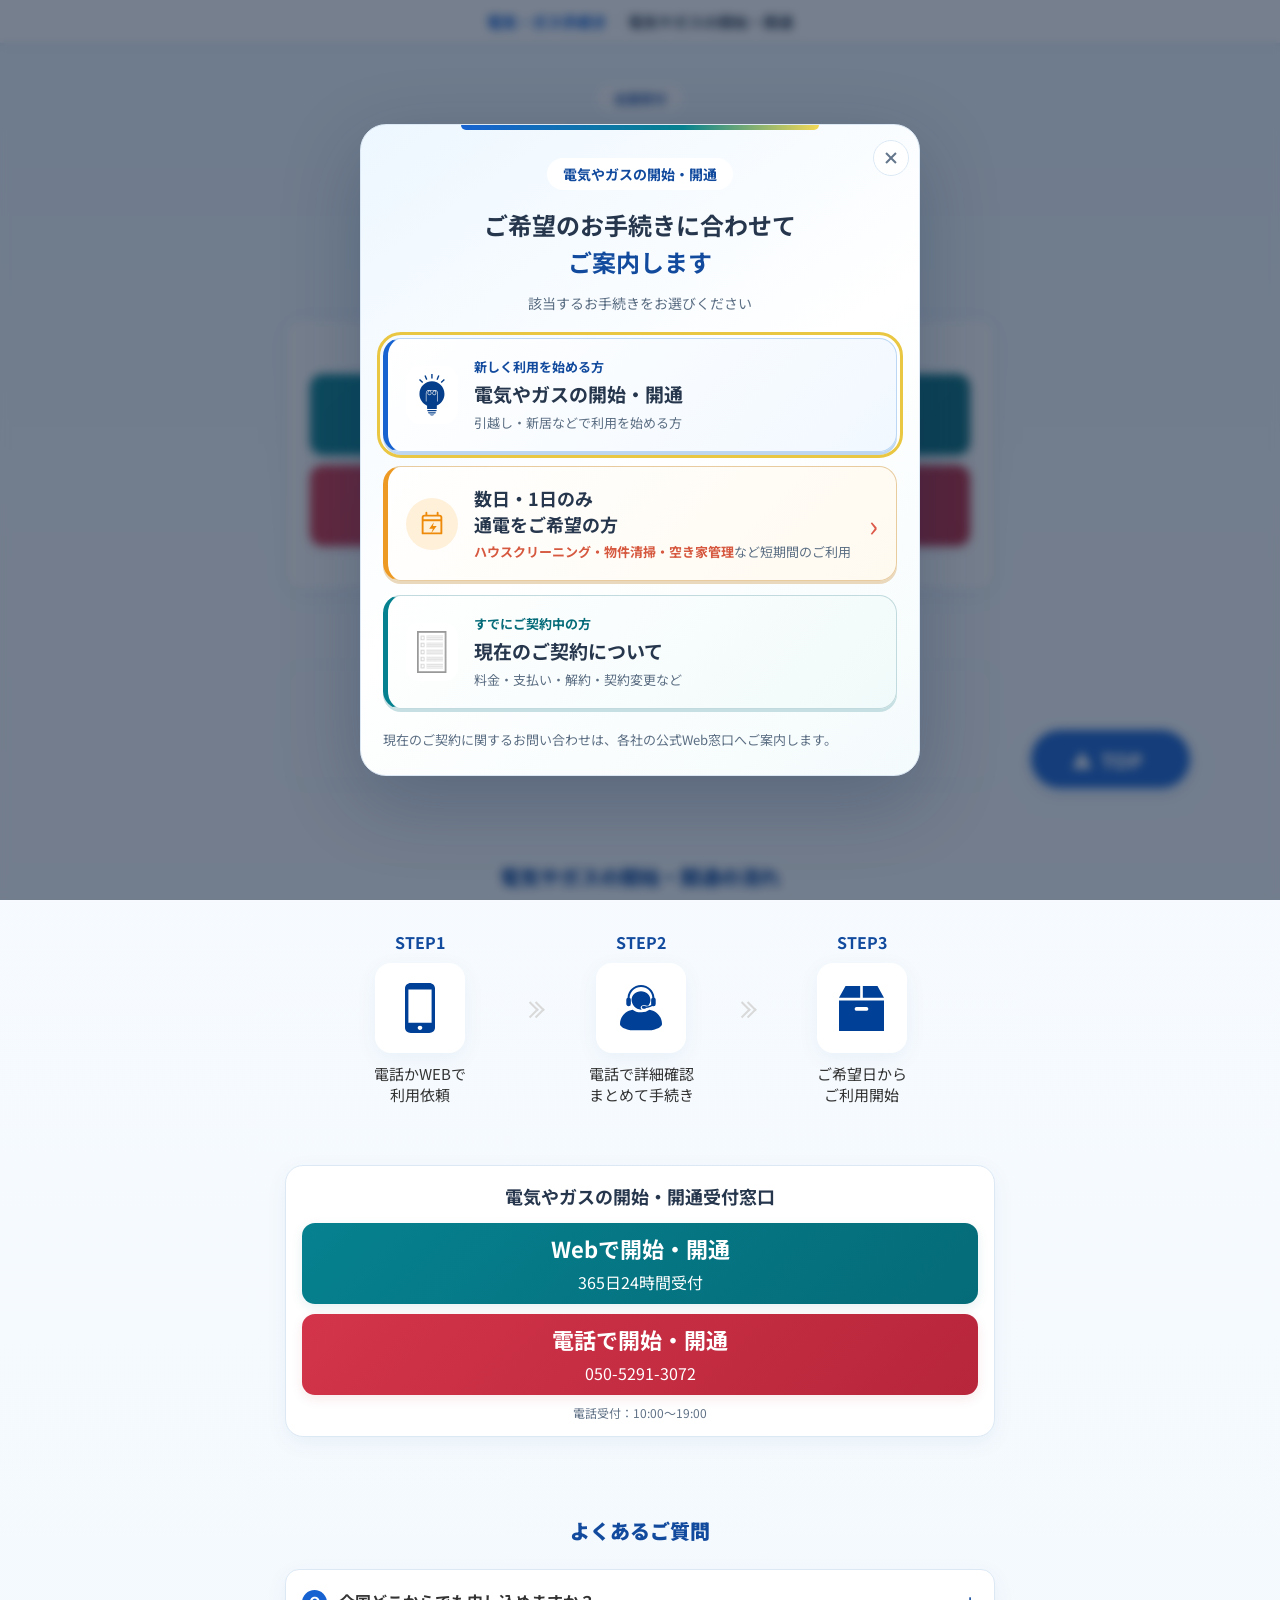
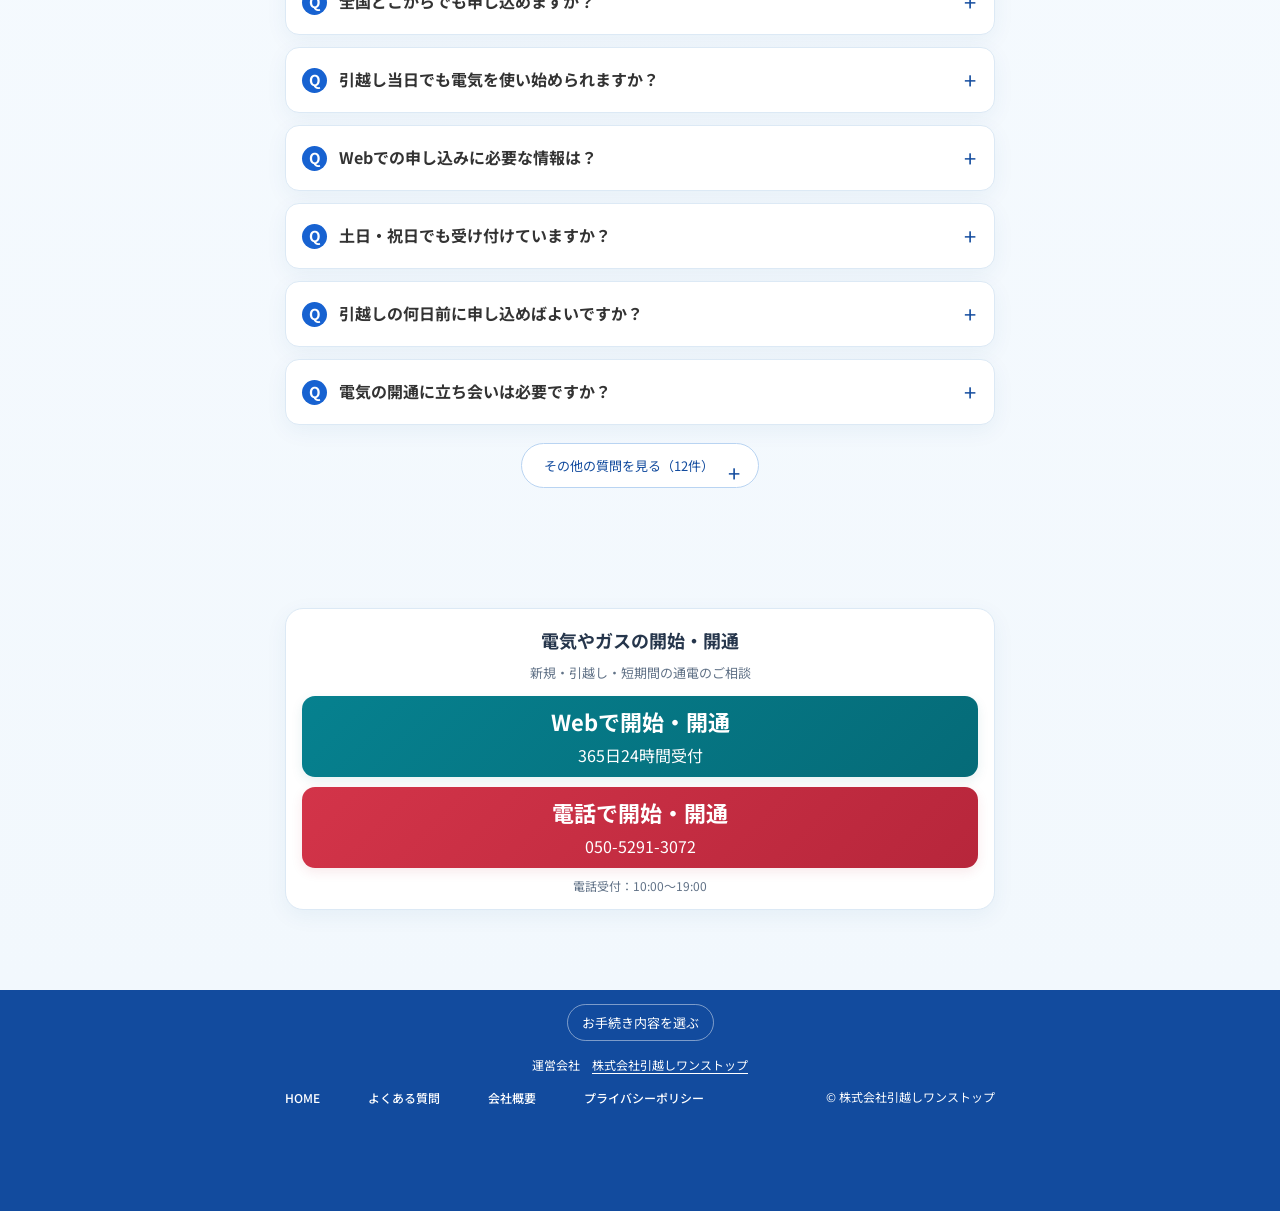
==== index.html @ e58f7c4e "Broaden opening copy and add temporary electricity routing" ====
<!doctype html>
<html lang="ja">

	<head>
<script src="js/contact-route.js?v=2"></script>
<link rel="stylesheet" href="css/contact-route.css?v=2">

		<meta charset="utf-8">
		<meta http-equiv="X-UA-Compatible" content="IE=edge">
		<meta name="viewport" content="width=device-width,initial-scale=1">
		<meta name="format-detection" content="telephone=no">
		<title>電気やガスの開始・開通｜Web・電話で受付</title>
		<meta content="電気やガスの開始・開通をWeb・電話で受付。引越し・新居の利用開始や、ハウスクリーニング・物件清掃・空き家管理などの短期間の通電もご相談いただけます。" name="description">
		<meta content="" name="keywords">
		<meta name="robots" content="index,follow">
		<meta property="og:type" content="website">
		<meta property="og:title" content="電気やガスの開始・開通｜Web・電話で受付">
		<meta property="og:site_name" content="電気やガスの開始・開通｜Web・電話で受付">
		<meta property="og:description" content="電気やガスの開始・開通をWeb・電話で受付。引越し・新居の利用開始や、ハウスクリーニング・物件清掃・空き家管理などの短期間の通電もご相談いただけます。">
		<link rel="stylesheet" href="./css/fonts.css">
		<link rel="stylesheet" href="./css/style.css">
		<link rel="stylesheet" href="./css/fresh.css?v=3">
		<link rel="stylesheet" href="./css/guidance.css?v=3">
		<link rel="stylesheet" href="./css/conversion.css?v=2">
		<link rel="stylesheet" href="./css/operator.css?v=2">
<link rel="canonical" href="https://hikkoshi-moveon.com/">
<meta property="og:url" content="https://hikkoshi-moveon.com/">
<link rel="stylesheet" href="./css/submission.css?v=2">
<link rel="icon" type="image/svg+xml" href="./img/denki.svg">
	<script>
(function(w,d){
  if(!['hikkoshi-moveon.com','www.hikkoshi-moveon.com'].includes(w.location.hostname))return;
  w.dataLayer=w.dataLayer||[];
  w.dataLayer.push({'gtm.start':new Date().getTime(),event:'gtm.js'});
  var s=d.createElement('script');s.async=true;s.src='https://www.googletagmanager.com/gtm.js?id=GTM-NSDBHPNR';
  d.head.appendChild(s);
})(window,document);
</script>
</head>

	<body class="top">
		<header class="l-header" id="top"><a class="l-header--mainTxt" href="./">電気・ガス手続き<span class="l-header--subTxt">電気やガスの開始・開通</span></a></header>
		<main class="top-main">
<section class="top-mainVisual">
    <p class="hero-area">全国受付</p>
    <div class="top-mainVisual__imgs"><img class="top-mainVisual__img" src="./img/denki.svg" alt="電気"><img class="top-mainVisual__img" src="./img/gasu.svg" alt="ガス"></div>
    <div class="top-mainVisual__titleWrap"><h1 class="top-mainVisual__title">電気やガスの<br>開始・開通</h1></div>
<aside class="temporary-notice" aria-label="短期間の通電について"><strong>数日・1日のみの通電をご希望の方へ</strong><p>ハウスクリーニング・物件清掃・空き家管理など、短期間の通電について、用途と利用期間を確認してご案内します。</p></aside>
    <div class="hero-contact" id="contact">
      <p class="hero-contact__label">電気やガスの開始・開通はこちら</p>
      <div class="contact-actions">
      <a class="contact-actions__button" id="primary-web-cta" href="./form/"><strong>Webで開始・開通</strong><small>365日24時間受付</small></a>
      <a class="contact-actions__button contact-actions__button--phone" href="tel:050-5291-3072" data-phone-call><strong>電話で開始・開通</strong><small data-phone-number>050-5291-3072</small></a>
    </div>
      <p class="contact-hours" data-phone-hours>電話受付：10:00〜19:00</p>
    </div>
    <div class="top-mainVisual__descWrap"><div class="top-mainVisual__desc"><div class="top-mainVisual__descImg"><img src="./img/syorui.png" alt="" width="35" height="48"></div><p>書類の記入や印鑑は不要です。</p></div></div>
  </section>
  <section class="existing-contact" aria-labelledby="current-contract-title">
    <h2 id="current-contract-title">現在の電気のご契約について</h2>
    <p>料金・支払い・解約・契約変更は、ご契約中の会社へお問い合わせください。</p>
    <a href="/power-company-contacts/?contact=current" data-contract-contacts>電力会社の公式窓口一覧を見る</a>
  </section>
<section class="top-flow">
				<div class="top-flow__titleWrap">
					<h2 class="top-title">電気やガスの<br class="item--sp">開始・開通の流れ</h2>
				</div>
				<div class="top-flow__contents">
					<div class="top-flow__content">
						<h3 class="top-flow__contentTitle">STEP1</h3>
						<div class="top-flow__contentImg top-flow__contentImg--primary">
							<picture>
								<source srcset="./img/step1_pc.svg" media="(min-width: 767px)"><img src="./img/step1_sp.svg" alt="" width="30px" height="45px" loading="lazy"></picture>
						</div><p class="top-flow__contentDesc">電話かWEBで<br>利用依頼</p>
					</div>
					<div class="top-flow__content">
						<h3 class="top-flow__contentTitle">STEP2</h3>
						<div class="top-flow__contentImg top-flow__contentImg--secondary">
							<picture>
								<source srcset="./img/step2_pc.svg" media="(min-width: 767px)"><img src="./img/step2_sp.svg" alt="" width="40px" height="44px" loading="lazy"></picture>
						</div><p class="top-flow__contentDesc">電話で詳細確認<br>まとめて手続き</p>
					</div>
					<div class="top-flow__content">
						<h3 class="top-flow__contentTitle">STEP3</h3>
						<div class="top-flow__contentImg top-flow__contentImg--tertiary">
							<picture>
								<source srcset="./img/step3_pc.svg" media="(min-width: 767px)"><img src="./img/step3_sp.svg" alt="" width="40px" height="40px" loading="lazy"></picture>
						</div><p class="top-flow__contentDesc">ご希望日から<br>ご利用開始</p>
					</div>
				</div>
			</section>
<section class="top-tel">
    <div class="contact-card">
      <h2 class="c-telCta__title">電気やガスの開始・開通受付窓口</h2>
      <div class="contact-actions">
      <a class="contact-actions__button" href="./form/"><strong>Webで開始・開通</strong><small>365日24時間受付</small></a>
      <a class="contact-actions__button contact-actions__button--phone" href="tel:050-5291-3072" data-phone-call><strong>電話で開始・開通</strong><small data-phone-number>050-5291-3072</small></a>
    </div>
      <p class="contact-hours" data-phone-hours>電話受付：10:00〜19:00</p>
    </div>
  </section>
<section class="top-faq" id="faq">
  <div class="top-faq__titleWrap"><h2 class="top-title">よくあるご質問</h2></div>
  <div class="faq-list">
    <details class="faq-item">
  <summary class="faq-question"><span class="faq-question__mark" aria-hidden="true">Q</span><span>全国どこからでも申し込めますか？</span></summary>
  <div class="faq-answer">全国から電気やガスの開始・開通のご相談を受け付けています。サービスの提供可否は、ご利用先の住所や建物設備を確認してご案内します。</div>
</details>
<details class="faq-item">
  <summary class="faq-question"><span class="faq-question__mark" aria-hidden="true">Q</span><span>引越し当日でも電気を使い始められますか？</span></summary>
  <div class="faq-answer">当日のお手続きが可能かは、地域・設備・受付時刻によって変わります。電話で入居先とご希望日をお伝えいただき、対応できる日程をご確認ください。</div>
</details>
<details class="faq-item">
  <summary class="faq-question"><span class="faq-question__mark" aria-hidden="true">Q</span><span>Webでの申し込みに必要な情報は？</span></summary>
  <div class="faq-answer">ご利用先の都道府県、希望サービス、開始・開通希望日、お名前、電話番号、メールアドレスをご入力ください。詳しい住所や建物の情報は、お電話で確認します。</div>
</details>
<details class="faq-item">
  <summary class="faq-question"><span class="faq-question__mark" aria-hidden="true">Q</span><span>土日・祝日でも受け付けていますか？</span></summary>
  <div class="faq-answer">Webは365日24時間受付です。電話は10:00〜19:00にご相談いただけます。受付日と実際に電気を使い始められる日は異なる場合があります。</div>
</details>
<details class="faq-item">
  <summary class="faq-question"><span class="faq-question__mark" aria-hidden="true">Q</span><span>引越しの何日前に申し込めばよいですか？</span></summary>
  <div class="faq-answer">入居する住所と日程が決まったら、お早めにお申し込みください。1〜2週間前を目安に準備すると安心です。引越しが集中する時期は余裕をもってお手続きください。</div>
</details>
<details class="faq-item">
  <summary class="faq-question"><span class="faq-question__mark" aria-hidden="true">Q</span><span>電気の開通に立ち会いは必要ですか？</span></summary>
  <div class="faq-answer">電気の利用開始は、原則として立ち会いなしで行える場合が多いです。メーターや配線の工事などが必要な場合は、契約先から作業内容と立ち会いについて案内があります。</div>
</details>
    <details class="faq-more"><summary>その他の質問を見る（12件）</summary><div class="faq-more__items"><details class="faq-item">
  <summary class="faq-question"><span class="faq-question__mark" aria-hidden="true">Q</span><span>新居の電気を使い始めるには、どこへ申し込めばよいですか？</span></summary>
  <div class="faq-answer">新居で利用する電力会社への使用開始手続きが必要です。こちらの窓口では、電話またはWebでお申し込みを受け付け、入居先や希望日を確認してご案内します。</div>
</details>
<details class="faq-item">
  <summary class="faq-question"><span class="faq-question__mark" aria-hidden="true">Q</span><span>ブレーカーを上げて電気が点けば、手続きは不要ですか？</span></summary>
  <div class="faq-answer">電気が点くことと、契約が済んでいることは別です。使用開始のお申し込みを行い、契約先の案内に沿ってご利用ください。</div>
</details>
<details class="faq-item">
  <summary class="faq-question"><span class="faq-question__mark" aria-hidden="true">Q</span><span>停止している電気の再開も相談できますか？</span></summary>
  <div class="faq-answer">新居で新しく利用を始める場合は、こちらの窓口へご相談ください。支払いの遅れなどで現在の契約が停止している場合は、その契約先に再開方法をご確認ください。<a href="/power-company-contacts/?contact=current" data-contract-contacts>電力会社の公式窓口一覧を確認する</a></div>
</details>
<details class="faq-item">
  <summary class="faq-question"><span class="faq-question__mark" aria-hidden="true">Q</span><span>賃貸マンションやアパートでも申し込めますか？</span></summary>
  <div class="faq-answer">賃貸住宅の利用開始もご相談いただけます。建物で電気の契約先が指定されている場合や一括受電の場合は、まず管理会社・貸主に手続き方法を確認してください。</div>
</details>
<details class="faq-item">
  <summary class="faq-question"><span class="faq-question__mark" aria-hidden="true">Q</span><span>新築の家で電気を使い始めたい場合は？</span></summary>
  <div class="faq-answer">建物やメーターの工事状況によって、必要な準備が変わります。入居日が決まったら、施工会社や契約先に状況を確認し、早めにご相談ください。</div>
</details>
<details class="faq-item">
  <summary class="faq-question"><span class="faq-question__mark" aria-hidden="true">Q</span><span>利用開始日は何時から電気を使えますか？</span></summary>
  <div class="faq-answer">開始時刻は契約先や設備の条件によって異なります。入居当日の朝など、ご希望の時間がある場合は、お申し込み時にその旨をお伝えください。</div>
</details>
<details class="faq-item">
  <summary class="faq-question"><span class="faq-question__mark" aria-hidden="true">Q</span><span>清掃や内覧のために、数日だけ電気を使えますか？</span></summary>
  <div class="faq-answer">1日・数日だけの通電もご相談いただけます。利用目的・期間・停止日を確認してご案内します。料金や解約条件は、契約先の案内をご確認ください。<a href="/?contact=temporary#top">短期間の通電の受付案内を見る</a></div>
</details>
<details class="faq-item">
  <summary class="faq-question"><span class="faq-question__mark" aria-hidden="true">Q</span><span>引越し前の家の電気停止も、まとめて依頼できますか？</span></summary>
  <div class="faq-answer">こちらでは新居での開始をご案内しています。旧居の電気は、現在ご契約中の会社へ停止日を指定してお手続きください。新居の開始とは別に確認が必要です。</div>
</details>
<details class="faq-item">
  <summary class="faq-question"><span class="faq-question__mark" aria-hidden="true">Q</span><span>今、どの電力会社と契約しているかわからない場合は？</span></summary>
  <div class="faq-answer">電気料金の請求書、契約時のメール、口座やカードの明細などで契約先をご確認ください。建物側で契約している場合は、管理会社・貸主へお問い合わせください。<a href="/power-company-contacts/?contact=current" data-contract-contacts>電力会社の公式窓口一覧を確認する</a></div>
</details>
<details class="faq-item">
  <summary class="faq-question"><span class="faq-question__mark" aria-hidden="true">Q</span><span>料金の支払い・解約・名義変更も、こちらで手続きできますか？</span></summary>
  <div class="faq-answer">現在の契約に関する支払い、解約、名義や支払い方法の変更は、ご契約中の会社が窓口です。請求書などで契約先を確認して直接お問い合わせください。<a href="/power-company-contacts/?contact=current" data-contract-contacts>電力会社の公式窓口一覧を確認する</a></div>
</details>
<details class="faq-item">
  <summary class="faq-question"><span class="faq-question__mark" aria-hidden="true">Q</span><span>新居の電気料金プランは選べますか？</span></summary>
  <div class="faq-answer">供給できる地域や契約条件により、選べるプランは異なります。月々の料金に加え、契約期間・解約時の条件も確認してお選びください。</div>
</details>
<details class="faq-item">
  <summary class="faq-question"><span class="faq-question__mark" aria-hidden="true">Q</span><span>ガスも電気と一緒に相談できますか？</span></summary>
  <div class="faq-answer">電気とあわせてガスの開始・開通もご相談いただけます。対応する地域や物件設備を確認してご案内します。都市ガスの開栓は、通常、室内での確認作業と立ち会いが必要です。</div>
</details></div></details>
  </div>
</section>
<section class="contact-card contact-card--last">
    <h2>電気やガスの開始・開通</h2>
    <p class="contact-card__note">新規・引越し・短期間の通電のご相談</p>
    <div class="contact-actions">
      <a class="contact-actions__button" href="./form/"><strong>Webで開始・開通</strong><small>365日24時間受付</small></a>
      <a class="contact-actions__button contact-actions__button--phone" href="tel:050-5291-3072" data-phone-call><strong>電話で開始・開通</strong><small data-phone-number>050-5291-3072</small></a>
    </div>
    <p class="contact-hours" data-phone-hours>電話受付：10:00〜19:00</p>
  </section>
<div class="top-followingBtn"><a class="top-followingBtn__content" href="#top">TOP</a></div>
</main>
		<footer class="l-footer">
			<button class="guidance-reopen" type="button" data-open-guidance>お手続き内容を選ぶ</button>
			<p class="l-footer__operator">運営会社　<a href="https://hikkoshi-1sp.jp/" data-operator-url><span data-operator-name>株式会社引越しワンストップ</span></a></p>
<div class="l-footer__inner">
				<div class="l-footer__contents"><a class="l-footer__content" href="./">HOME</a><a class="l-footer__content" href="./faq/">よくある質問</a><a class="l-footer__content" href="./company/">会社概要</a><a class="l-footer__content" href="./privacy/" target="_blank" rel="noopener noreferrer">プライバシーポリシー</a></div><p class="l-footer__copyright"><small>© <span data-operator-name>株式会社引越しワンストップ</span></small></p>
			</div>
		</footer>

    <nav class="sticky-cta" aria-label="固定のお申し込みメニュー" hidden>
      <a class="sticky-cta__button" href="./form/"><strong>Webで開始・開通</strong><small>365日24時間受付</small></a>
      <a class="sticky-cta__button sticky-cta__phone" href="tel:050-5291-3072" data-sticky-phone><strong>電話で開始・開通</strong><small>050-5291-3072</small></a>
    </nav>
    <dialog class="guidance-dialog" id="entry-guidance" aria-labelledby="entry-guidance-title" aria-describedby="entry-guidance-lead">
      <div class="guidance-dialog__inner">
        <button class="guidance-dialog__close" type="button" data-close-guidance aria-label="案内を閉じる"></button>
        <p class="guidance-dialog__kicker">電気やガスの開始・開通</p>
        <h2 class="guidance-dialog__title" id="entry-guidance-title">ご希望のお手続きに合わせて<br><span>ご案内します</span></h2>
        <p class="guidance-dialog__lead" id="entry-guidance-lead">該当するお手続きをお選びください</p>
        <div class="guidance-dialog__options">
    <button class="guidance-option guidance-option--new" type="button" data-select-new-route autofocus>
      <span class="guidance-option__icon" aria-hidden="true"><img src="./img/denki.svg" alt=""></span>
      <span class="guidance-option__copy"><span class="guidance-option__label">新しく利用を始める方</span><strong>電気やガスの開始・開通</strong><small>引越し・新居などで利用を始める方</small></span>
    </button>
    <button class="guidance-option guidance-option--temporary" type="button" data-select-temporary-route>
      <span class="guidance-option__icon" aria-hidden="true"><svg viewBox="0 0 32 32" fill="none"><path d="M10 7V4m12 3V4M6 12h20M8 7h16a2 2 0 0 1 2 2v17H6V9a2 2 0 0 1 2-2Z" stroke="currentColor" stroke-width="2" stroke-linecap="round" stroke-linejoin="round"/><path d="m18 14-5 7h4l-2 5 6-8h-4l1-4Z" fill="currentColor"/></svg></span>
      <span class="guidance-option__copy"><strong>数日・1日のみ<br>通電をご希望の方</strong><small><span class="guidance-option__purpose">ハウスクリーニング・物件清掃・空き家管理</span>など短期間のご利用</small></span>
      <span class="guidance-option__arrow" aria-hidden="true">›</span>
    </button>
    <a class="guidance-option guidance-option--current" href="/power-company-contacts/?contact=current" data-contract-contacts>
      <span class="guidance-option__icon" aria-hidden="true"><img src="./img/syorui.png" alt=""></span>
      <span class="guidance-option__copy"><span class="guidance-option__label">すでにご契約中の方</span><strong>現在のご契約について</strong><small>料金・支払い・解約・契約変更など</small></span>
    </a>
  </div>
  <p class="guidance-dialog__note">現在のご契約に関するお問い合わせは、各社の公式Web窓口へご案内します。</p>
      </div>
    </dialog>
    <dialog class="guidance-dialog" id="phone-guidance" aria-labelledby="phone-guidance-title" aria-describedby="phone-guidance-lead">
      <div class="guidance-dialog__inner">
        <button class="guidance-dialog__close" type="button" data-close-guidance aria-label="電話受付の案内を閉じる"></button>
        <p class="guidance-dialog__kicker">電話受付のご案内</p>
        <h2 class="guidance-dialog__title" id="phone-guidance-title">ただいま電話受付は営業時間外です</h2>
        <p class="phone-guidance__schedule">電話受付：10:00〜19:00</p>
        <p class="guidance-dialog__lead" id="phone-guidance-lead">Webフォームは365日24時間受付。<br>こちらから開始・開通の手続きをご確認いただけます。</p>
        <a class="guidance-dialog__web" href="./form/" autofocus><strong>Webで開始・開通</strong><small>365日24時間受付</small></a>
      </div>
    </dialog>

			<script src="./js/site-config.js?v=6" defer></script>
		<script src="./js/production.js?v=1" defer></script>
<script src="./js/browser-state.js?v=3" defer></script>
<script src="./js/app.js?v=6" defer></script>
		<script src="./js/guidance.js?v=5" defer></script>
	<script src="./js/analytics.js?v=1" defer></script>
</body>

</html>
---- css/contact-route.css ----
html.is-current-contract .contact-actions__button--phone,
html.is-current-contract [data-phone-call],
html.is-current-contract [data-sticky-phone],
html.is-current-contract .form-phone,
html.is-current-contract [data-application-phone],
html.is-current-contract .contact-hours,
html.is-current-contract .phone-guidance__schedule,
html.is-current-contract a[href^="tel:050-5291-3072"],
html.is-current-contract a[href^="tel:05052913072"],
html.is-current-contract .contact-lead--standard,
html.is-current-contract .contact-box {
  display: none !important;
}

html.is-current-contract .sticky-cta {
  grid-template-columns: minmax(0, 1fr);
}

.contact-lead--current {
  display: none;
}

html.is-current-contract .contact-lead--current {
  display: block;
}

.temporary-notice { display: none; }
html.is-temporary-use .temporary-notice { display: block; margin: 18px auto; padding: 14px 16px; border: 1px solid #edd3a9; border-radius: 14px; color: var(--fresh-ink); background: #fff8ea; font-size: 13px; line-height: 1.7; }
.temporary-notice strong { color: #9f5b09; }
.temporary-notice p { margin-top: 6px; }
.top-mainVisual > .temporary-notice { width: calc(100% - 40px); max-width: 510px; }
.form-page > .temporary-notice, .confirm-page > .temporary-notice { width: min(calc(100% - 32px), 710px); }
---- css/fonts.css ----
@font-face {
  font-family: 'Noto Sans JP';
  font-style: normal;
  font-weight: 400;
  font-display: swap;
  src: url(../fonts/-F6jfjtqLzI2JPCgQBnw7HFyzSD-AsregP8VFBEj75s.ttf) format('truetype');
}
@font-face {
  font-family: 'Noto Sans JP';
  font-style: normal;
  font-weight: 500;
  font-display: swap;
  src: url(../fonts/-F6jfjtqLzI2JPCgQBnw7HFyzSD-AsregP8VFCMj75s.ttf) format('truetype');
}
@font-face {
  font-family: 'Noto Sans JP';
  font-style: normal;
  font-weight: 700;
  font-display: swap;
  src: url(../fonts/-F6jfjtqLzI2JPCgQBnw7HFyzSD-AsregP8VFPYk75s.ttf) format('truetype');
}
@font-face {
  font-family: 'Noto Sans JP';
  font-style: normal;
  font-weight: 900;
  font-display: swap;
  src: url(../fonts/-F6jfjtqLzI2JPCgQBnw7HFyzSD-AsregP8VFLgk75s.ttf) format('truetype');
}
@font-face {
  font-family: 'Poppins';
  font-style: normal;
  font-weight: 400;
  font-display: swap;
  src: url(../fonts/pxiEyp8kv8JHgFVrFJA.ttf) format('truetype');
}
@font-face {
  font-family: 'Poppins';
  font-style: normal;
  font-weight: 600;
  font-display: swap;
  src: url(../fonts/pxiByp8kv8JHgFVrLEj6V1s.ttf) format('truetype');
}
---- css/style.css ----
@charset "utf-8";
/* Reference CSS retained for matching the analyzed landing page. */
/* ==========================================================================
 Foundation
========================================================================== */
p,
h1,
h2,
h3,
dl,
dd {
  margin: 0;
}
button {
  padding: 0;
  border: none;
}
button:focus {
  outline: none;
}
button:hover {
  cursor: pointer;
}
body {
  margin: 0;
}
ul,
ol {
  padding: 0;
  margin: 0;
  list-style: none;
}
em {
  font-style: normal;
}
img {
  vertical-align: top;
}

* {
  -webkit-box-sizing: border-box;
          box-sizing: border-box;
  color: #333;
  scroll-behavior: smooth;
}
body {
  font-family: "Noto Sans JP", -apple-system, BlinkMacSystemFont, "Helvetica Neue", YuGothic, Hiragino Kaku Gothic ProN, Arial, "メイリオ", Meiryo, sans-serif;
  -webkit-text-size-adjust: 100%;
}
body.is-fixed {
  position: fixed;
}
a {
  cursor: pointer;
}
table {
  border-collapse: collapse;
}
dl {
  display: -webkit-box;
  display: -ms-flexbox;
  display: flex;
  -ms-flex-wrap: wrap;
      flex-wrap: wrap;
}
ul {
  list-style: none;
}
select,
textarea {
  background-color: #fff;
}
select::-ms-expand {
  display: none;
}
.selectMain__placeholder {
  display: none;
}
.item--pc {
  display: none;
}
@media screen and (min-width: 767px) {
  .item--pc {
    display: block;
  }
}
.item--sp {
  display: block;
}
@media screen and (min-width: 767px) {
  .item--sp {
    display: none;
  }
}
/* ==========================================================================
 Layout
========================================================================== */
.l-header {
  padding: 10px 10px 8px;
  border-bottom: 2px solid #004097;
}
@media screen and (min-width: 767px) {
  .l-header {
    padding: 11px 10px 11px;
    border-bottom: 3px solid #004097;
  }
}
.l-header--mainTxt {
  display: block;
  text-decoration: none;
  text-align: center;
  font-weight: 700;
  font-size: 12px;
  color: #004097;
  line-height: 1.4;
}
@media screen and (min-width: 767px) {
  .l-header--mainTxt {
    font-weight: 900;
    font-size: 15px;
  }
}
.l-header--mainTxt > span {
  margin-left: 10px;
  padding-left: 10px;
  border-left: 1px solid #004097;
  color: #333;
}
@media screen and (min-width: 767px) {
  .l-header--mainTxt > span {
    font-weight: 700;
  }
}
.l-footer {
  padding: 15px 20px;
  background: #004097;
}
@media screen and (min-width: 767px) {
  .l-footer {
    padding: 14px 20px;
  }
}
@media screen and (min-width: 767px) {
  .l-footer__inner {
    display: -webkit-box;
    display: -ms-flexbox;
    display: flex;
    -webkit-box-pack: justify;
        -ms-flex-pack: justify;
            justify-content: space-between;
    width: 100%;
    max-width: 710px;
    height: 18px;
    margin: 0 auto;
  }
}
.l-footer__contents {
  width: -webkit-fit-content;
  width: -moz-fit-content;
  width: fit-content;
  margin: 0 auto;
}
@media screen and (min-width: 767px) {
  .l-footer__contents {
    display: -webkit-box;
    display: -ms-flexbox;
    display: flex;
    height: 18px;
    margin: 0;
  }
}
.l-footer__content {
  display: inline-block;
  font-size: 11px;
  line-height: 1.5;
  color: #fff;
  text-decoration: none;
}
@media screen and (min-width: 767px) {
  .l-footer__content {
    font-weight: 500;
    font-size: 12px;
  }
}
.l-footer__content:not(:first-of-type) {
  margin-left: 23px;
}
@media screen and (min-width: 767px) {
  .l-footer__content:not(:first-of-type) {
    margin-left: 48px;
  }
}
.l-footer__content:hover {
  opacity: 0.8;
}
.l-footer__copyright {
  text-align: center;
  margin-top: 13px;
}
@media screen and (min-width: 767px) {
  .l-footer__copyright {
    margin-top: 0;
  }
}
.l-footer__copyright > small {
  font-size: 8px;
  color: #fff;
  line-height: 1.4;
}
@media screen and (min-width: 767px) {
  .l-footer__copyright > small {
    display: block;
    font-size: 12px;
  }
}
/* ==========================================================================
 Object
========================================================================== */
/* -----------------------------------------------------------------
 Component
----------------------------------------------------------------- */
.c-buttonPrimary {
  display: -webkit-box;
  display: -ms-flexbox;
  display: flex;
  -webkit-box-align: center;
      -ms-flex-align: center;
          align-items: center;
  -webkit-box-pack: center;
      -ms-flex-pack: center;
          justify-content: center;
  width: 100%;
  max-width: 335px;
  padding: 15px 65px 15px 39px;
  background: -webkit-gradient(linear, left top, left bottom, from(#004097), to(#0e376f));
  background: linear-gradient(180deg, #004097 0%, #0e376f 100%);
  border-radius: 5px;
  text-decoration: none;
}
.c-buttonPrimary:hover {
  opacity: 0.8;
}
@media screen and (min-width: 767px) {
  .c-buttonPrimary {
    padding: 21px 52px 20px 52px;
    max-width: 100%;
  }
}
.c-buttonPrimary--line {
  background: -webkit-gradient(linear, left top, left bottom, from(#06c755), to(#14984a));
  background: linear-gradient(180deg, #06c755 0%, #14984a 100%);
}
.c-buttonPrimary__txt {
  margin-left: 19px;
}
.c-buttonPrimary__txt > h2 {
  color: #fff;
  font-weight: 700;
  font-size: 20px;
  line-height: 1.4;
}
.c-buttonPrimary__txt > p {
  margin-top: 3px;
  color: #fff;
  font-weight: 400;
  font-size: 10px;
  line-height: 1.4;
}
.c-buttonPrimary__highlight {
  display: inline-block;
  padding: 3px 5px;
  margin: 0 2px;
  background: #fff;
  color: #0b3978;
  font-weight: 700;
  border-radius: 4px;
}
.c-buttonPrimary--newContract {
  max-width: 640px;
  min-height: 65px;
  padding: 13px 16px;
  border-radius: 50px;
  display: -webkit-box;
  display: -ms-flexbox;
  display: flex;
  -webkit-box-align: center;
      -ms-flex-align: center;
          align-items: center;
  -webkit-box-pack: justify;
      -ms-flex-pack: justify;
          justify-content: space-between;
  gap: 16px;
}
@media screen and (min-width: 767px) {
  .c-buttonPrimary--newContract {
    max-width: 640px;
    min-height: 86px;
    height: 86px;
    padding: 20px 24px;
  }
}
.c-buttonPrimary--newContract .c-buttonPrimary__inner {
  display: -webkit-box;
  display: -ms-flexbox;
  display: flex;
  -webkit-box-orient: vertical;
  -webkit-box-direction: normal;
      -ms-flex-direction: column;
          flex-direction: column;
  -webkit-box-align: center;
      -ms-flex-align: center;
          align-items: center;
  gap: 2px;
  -webkit-box-flex: 1;
      -ms-flex: 1;
          flex: 1;
  min-width: 0;
}
@media screen and (min-width: 767px) {
  .c-buttonPrimary--newContract .c-buttonPrimary__inner {
    gap: 4px;
  }
}
.c-buttonPrimary--newContract .c-buttonPrimary__row {
  display: -webkit-box;
  display: -ms-flexbox;
  display: flex;
  -webkit-box-align: center;
      -ms-flex-align: center;
          align-items: center;
  gap: 8px;
  -ms-flex-wrap: nowrap;
      flex-wrap: nowrap;
}
.c-buttonPrimary--newContract .c-buttonPrimary__mainTxt {
  color: #fff;
  font-weight: 700;
  font-size: 16px;
  line-height: 1.1;
  margin: 0;
  white-space: nowrap;
}
@media screen and (min-width: 767px) {
  .c-buttonPrimary--newContract .c-buttonPrimary__mainTxt {
    font-size: 20px;
    line-height: 1.4;
  }
}
.c-buttonPrimary--newContract .c-buttonPrimary__subTxt {
  color: #fff;
  font-weight: 400;
  font-size: 10px;
  line-height: 1.4;
  margin: 0;
}
@media screen and (min-width: 767px) {
  .c-buttonPrimary--newContract .c-buttonPrimary__subTxt {
    font-size: 12px;
    line-height: 1.17;
  }
}
.c-buttonPrimary--newContract .c-buttonPrimary__highlight {
  margin: 0;
  -ms-flex-negative: 0;
      flex-shrink: 0;
  font-size: 13px;
  line-height: 1.1;
}
@media screen and (min-width: 767px) {
  .c-buttonPrimary--newContract .c-buttonPrimary__highlight {
    font-size: 16px;
    line-height: 1.1;
  }
}
.c-buttonPrimary__arrow {
  display: inline-block;
  width: 6.2px;
  height: 12.4px;
  -ms-flex-negative: 0;
      flex-shrink: 0;
  border: none;
  -o-object-fit: contain;
     object-fit: contain;
  vertical-align: middle;
}
@media screen and (min-width: 767px) {
  .c-buttonPrimary__arrow {
    width: 8.25px;
    height: 16.5px;
  }
}
.c-buttonSecondary {
  position: relative;
  display: block;
  width: 100%;
  max-width: 175px;
  padding: 14px 40px 14px 24px;
  border: 1px solid #004097;
  border-radius: 5px;
  text-decoration: none;
  font-size: 12px;
  line-height: 1.4;
  color: #004097;
}
.c-buttonSecondary:after {
  position: absolute;
  content: "";
  top: 50%;
  right: 26px;
  width: 6px;
  height: 6px;
  border-top: 0.5px solid #004097;
  border-right: 0.5px solid #004097;
  -webkit-transform: rotate(45deg) translateY(-50%);
          transform: rotate(45deg) translateY(-50%);
}
.c-buttonSecondary:hover {
  opacity: 0.8;
}
.c-faq {
  width: 100%;
  max-width: 335px;
}
@media screen and (min-width: 767px) {
  .c-faq {
    max-width: 710px;
  }
}
.c-faq__content {
  width: inherit;
}
.c-faq__content:not(:first-of-type) {
  margin-top: 22px;
}
@media screen and (min-width: 767px) {
  .c-faq__content:not(:first-of-type) {
    margin-top: 20px;
  }
}
.c-faq__que {
  position: relative;
  width: inherit;
  padding: 10px 20px 10px 54px;
  background: #fff;
  border-radius: 5px 5px 0 0;
  font-weight: 700;
  font-size: 14px;
  line-height: 1.4;
}
@media screen and (min-width: 767px) {
  .c-faq__que {
    padding: 18px 20px 19px 60px;
    font-size: 16px;
  }
}
.c-faq__que::before {
  position: absolute;
  content: "";
  left: 20px;
  width: 24px;
  height: 24px;
  background: #b0b0b0;
  border-radius: 50%;
}
@media screen and (min-width: 767px) {
  .c-faq__que::before {
    width: 30px;
    height: 30px;
  }
}
.c-faq__que::after {
  position: absolute;
  content: "";
  background-image: url("../img/que.svg");
  background-repeat: no-repeat;
  background-size: 11px 14px;
  top: 15px;
  left: 26px;
  width: 11px;
  height: 14px;
}
@media screen and (min-width: 767px) {
  .c-faq__que::after {
    background-size: 13px 19px;
    top: 23px;
    left: 28px;
    width: 13px;
    height: 19px;
  }
}
.c-faq__ans {
  position: relative;
  width: inherit;
  padding: 10px 20px 10px 54px;
  background: #eceff4;
  border-radius: 0 0 5px 5px;
  font-size: 13px;
  line-height: 1.4;
}
@media screen and (min-width: 767px) {
  .c-faq__ans {
    padding: 18px 20px 20px 60px;
    font-size: 15px;
  }
}
.c-faq__ans::before {
  position: absolute;
  content: "";
  left: 20px;
  width: 24px;
  height: 24px;
  background: #004097;
  border-radius: 50%;
}
@media screen and (min-width: 767px) {
  .c-faq__ans::before {
    width: 30px;
    height: 30px;
  }
}
.c-faq__ans:after {
  position: absolute;
  content: "";
  background-image: url("../img/ans.svg");
  background-repeat: no-repeat;
  background-size: 11px 14px;
  top: 15px;
  left: 26px;
  width: 11px;
  height: 14px;
}
@media screen and (min-width: 767px) {
  .c-faq__ans:after {
    background-size: 12px 19px;
    top: 23px;
    left: 29px;
    width: 12px;
    height: 19px;
  }
}
.formRow {
  display: -webkit-box;
  display: -ms-flexbox;
  display: flex;
  -webkit-box-align: baseline;
      -ms-flex-align: baseline;
          align-items: baseline;
  -ms-flex-wrap: nowrap;
      flex-wrap: nowrap;
  padding: 10px 0 20px;
}
.formRow:last-of-type {
  border-bottom: 0;
  padding-bottom: 0;
  margin-bottom: 40px;
}
.formRow--select {
  padding: 15px 0;
}
.formRow--select:last-of-type {
  border-bottom: 0;
  padding-bottom: 0;
  margin-bottom: 30px;
}
.formRow__que {
  height: auto;
  width: 100%;
  max-width: 280px;
  display: -webkit-box;
  display: -ms-flexbox;
  display: flex;
  -webkit-box-align: center;
      -ms-flex-align: center;
          align-items: center;
}
.formRow__que--secondary {
  width: 100%;
  height: auto;
  display: -webkit-box;
  display: -ms-flexbox;
  display: flex;
  -webkit-box-align: center;
      -ms-flex-align: center;
          align-items: center;
}
.formRow__que__main {
  font-size: 20px;
  text-align: left;
  font-weight: normal;
}
.formRow__que__main--secondary {
  margin-left: 15px;
  font-size: 20px;
}
.formRow__que__label--required,
.formRow__que__label--any {
  display: -webkit-box;
  display: -ms-flexbox;
  display: flex;
  width: 70px;
  height: 32px;
  -webkit-box-pack: center;
      -ms-flex-pack: center;
          justify-content: center;
  -webkit-box-align: center;
      -ms-flex-align: center;
          align-items: center;
  border-radius: 6px;
  color: #fff;
  border: none;
  font-size: 14px;
}
.formRow__que__label--required {
  background: #f97d7d;
  margin-right: 15px;
}
.formRow__que__label--any {
  background: #7eb800;
  margin-right: 15px;
}
.formRow__ans {
  display: -webkit-box;
  display: -ms-flexbox;
  display: flex;
  -ms-flex-wrap: wrap;
      flex-wrap: wrap;
  -webkit-box-align: center;
      -ms-flex-align: center;
          align-items: center;
  padding-left: 10px;
  width: 100%;
  min-width: 504px;
  -webkit-box-pack: justify;
      -ms-flex-pack: justify;
          justify-content: space-between;
}
.formRow__ans--select {
  display: -webkit-box;
  display: -ms-flexbox;
  display: flex;
  -ms-flex-wrap: wrap;
      flex-wrap: wrap;
  -webkit-box-align: center;
      -ms-flex-align: center;
          align-items: center;
  width: 100%;
}
.formRow__que__annotation {
  color: #808080;
}
.inputMain,
.inputSecondary,
.selectMain,
.selectSecondary,
.selectTertiary {
  height: 50px;
  padding: 0 19px;
  border-radius: 3px;
  border: 1px solid #b1b1b1;
  font-size: 16px;
  font-family: inherit;
}
.inputMain::-webkit-input-placeholder,
.inputSecondary::-webkit-input-placeholder,
.selectMain::-webkit-input-placeholder,
.selectSecondary::-webkit-input-placeholder,
.selectTertiary::-webkit-input-placeholder {
  color: #c4c4c4;
}
.inputMain::-moz-placeholder,
.inputSecondary::-moz-placeholder,
.selectMain::-moz-placeholder,
.selectSecondary::-moz-placeholder,
.selectTertiary::-moz-placeholder {
  color: #c4c4c4;
}
.inputMain::-ms-input-placeholder,
.inputSecondary::-ms-input-placeholder,
.selectMain::-ms-input-placeholder,
.selectSecondary::-ms-input-placeholder,
.selectTertiary::-ms-input-placeholder {
  color: #c4c4c4;
}
.inputMain::placeholder,
.inputSecondary::placeholder,
.selectMain::placeholder,
.selectSecondary::placeholder,
.selectTertiary::placeholder {
  color: #c4c4c4;
}
.inputMain {
  width: 100%;
}
.inputSecondary {
  width: 162px;
}
.selectMain {
  width: 100%;
}
.selectBox,
.selectBox--short {
  position: relative;
}
.selectBox:after,
.selectBox--short:after {
  content: '';
  display: block;
  position: absolute;
  top: 50%;
  -webkit-transform: translateY(-50%);
          transform: translateY(-50%);
  width: 0;
  height: 0;
  border-top: 11px solid #393939;
  border-right: 7px solid transparent;
  border-left: 7px solid transparent;
}
.selectBox {
  width: 100%;
}
.selectBox:after {
  right: 25px;
}
.selectBox--short:after {
  right: 14px;
}
.selectSecondary {
  width: 140px;
}
.selectTertiary {
  width: 70px;
}
.formRow__ans__chara {
  display: inline-block;
  font-weight: bold;
  height: 23px;
  margin: 0 28.6px 0 12px;
}
.radioSet {
  margin-right: 50px;
  display: -webkit-box;
  display: -ms-flexbox;
  display: flex;
  -webkit-box-align: center;
      -ms-flex-align: center;
          align-items: center;
}
.radioSet__button {
  margin-right: 15px;
}
.textareaMain {
  width: 100%;
  height: 200px;
  padding: 10px;
  border: 1px solid #b1b1b1;
  border-radius: 3px;
  font-size: 16px;
}
.textareaMain::-webkit-input-placeholder {
  font-size: 16px;
  color: #b7b7b7;
}
.textareaMain::-moz-placeholder {
  font-size: 16px;
  color: #b7b7b7;
}
.textareaMain::-ms-input-placeholder {
  font-size: 16px;
  color: #b7b7b7;
}
.textareaMain::placeholder {
  font-size: 16px;
  color: #b7b7b7;
}
.formErrorTxt {
  color: #f00;
  margin-left: 10px;
  display: none;
}
.formErrorTxtSecondary {
  color: #f00;
  margin-left: 10px;
}
.form__caution {
  margin-top: 45px;
  font-size: 16px;
}
.formSection__info {
  margin-top: 10px;
}
.formSection__info__head {
  font-size: 12px;
  font-weight: bold;
}
.formSection__info__txt {
  font-size: 12px;
  margin-top: 8px;
}
@media screen and (max-width: 960px) {
  .formRow {
    -webkit-box-orient: vertical;
    -webkit-box-direction: normal;
        -ms-flex-direction: column;
            flex-direction: column;
    padding: 0 0 21.5px;
    margin-bottom: 0;
    -webkit-box-align: start;
        -ms-flex-align: start;
            align-items: flex-start;
    width: 100%;
  }
  .formRow:last-of-type {
    padding-bottom: 50px;
    margin-bottom: 0;
  }
  .formRowfirst-of-type {
    padding-top: 0;
  }
  .formRow__que {
    margin-top: 0;
    padding: 0 17px;
  }
  .formRow__ans {
    max-width: none;
    padding: 0 17px;
    margin-top: 12.5px;
    min-width: 0;
  }
  .formRow__que__main {
    margin-left: 15px;
    font-weight: bold;
  }
  .formRow__que__main--secondary {
    margin-left: 0px;
    margin-right: 15px;
    width: 80%;
    text-align: left;
    font-size: 14px;
  }
}
@media screen and (max-width: 767px) {
  .formRow__que__label--required {
    width: 40px;
    height: 20px;
    font-size: 12px;
    line-height: 20px;
  }
  .formRow__que__label--any {
    width: 45px;
    height: 20px;
    font-size: 10px;
    line-height: 20px;
  }
  .formRow__que__main {
    font-size: 14px;
    margin-left: 0;
    margin-right: 15px;
    font-weight: bold;
  }
  .formRow__ans {
    max-width: none;
    padding: 0 17px;
    margin-top: 12.5px;
    min-width: 0;
  }
  .formRow__ans__chara {
    margin: 0 17px 0 5px;
  }
  .formRow__ans__chara:last-of-type {
    margin-right: 0;
  }
  .inputMain,
  .inputSecondary,
  ._selectBase,
  .selectMain {
    font-size: 14px;
  }
  .inputSecondary {
    width: 100%;
  }
  .selectSecondary {
    width: 97px;
  }
  .selectTertiary {
    width: 55.5px;
  }
  .radioSet {
    margin-right: 0;
    font-size: 16px;
  }
  .radioSet:first-of-type {
    margin: 0 130px 5px 0;
  }
  .radioSet__button {
    margin-right: 15px;
  }
  .textareaMain {
    height: 188.8px;
  }
  .formRow__que--secondary {
    width: 100%;
    width: 100%;
    height: auto;
    margin: 10px auto;
    padding: 0 27px;
    display: -webkit-box;
    display: -ms-flexbox;
    display: flex;
    -webkit-box-pack: justify;
        -ms-flex-pack: justify;
            justify-content: space-between;
  }
  .formRow__que__annotation {
    font-size: 12px;
  }
}
.c-tel {
  display: none;
}
@media screen and (min-width: 767px) {
  .c-tel {
    display: -webkit-box;
    display: -ms-flexbox;
    display: flex;
    -webkit-box-pack: center;
        -ms-flex-pack: center;
            justify-content: center;
    -webkit-box-align: center;
        -ms-flex-align: center;
            align-items: center;
    width: 100%;
    max-width: 345px;
    height: 86px;
    padding: 10px 33px 9px 33px;
    background: #fff;
    border-radius: 5px;
  }
}
.c-tel__txt {
  margin-left: 20px;
}
.c-tel__txt > h2 {
  font-weight: 700;
  font-size: 14px;
  line-height: 1.4;
  color: #004097;
}
.c-tel__txt > p:nth-of-type(1) {
  font-weight: 700;
  font-size: 20px;
  line-height: 1.4;
  color: #004097;
}
.c-tel__txt > p:nth-of-type(1) > span {
  margin-left: 10px;
  font-weight: 700;
  font-size: 11px;
  line-height: 1.4;
  color: #004097;
}
.c-tel__txt > p:nth-of-type(2) {
  margin-top: 2px;
  font-size: 10px;
  line-height: 1.4;
  color: #333;
}
.c-telCta {
  width: 100%;
  max-width: 335px;
  padding: 15px 24px;
  background: #fff;
  border-radius: 5px;
}
@media screen and (min-width: 767px) {
  .c-telCta {
    max-width: 710px;
    padding: 12px 24px;
  }
}
.c-telCta__title {
  font-weight: 700;
  font-size: 15px;
  color: #333;
  line-height: 1.4;
  text-align: center;
}
.c-telCta__number {
  display: -webkit-box;
  display: -ms-flexbox;
  display: flex;
  -webkit-box-pack: center;
      -ms-flex-pack: center;
          justify-content: center;
  -webkit-box-align: center;
      -ms-flex-align: center;
          align-items: center;
  margin-top: 10px;
}
@media screen and (min-width: 767px) {
  .c-telCta__number {
    margin-top: 4px;
    margin-right: 11px;
  }
}
@media screen and (min-width: 767px) {
  .c-telCta__number > img {
    width: 30px;
    height: 30px;
  }
}
.c-telCta__number > p {
  margin-left: 10px;
  font-weight: 700;
  font-size: 24px;
  line-height: 1.4;
  color: #004097;
}
@media screen and (min-width: 767px) {
  .c-telCta__number > p {
    margin-left: 11px;
    font-size: 32px;
  }
}
.c-telCta__time {
  font-size: 12px;
  line-height: 1.4;
  color: #333;
  text-align: center;
}
@media screen and (min-width: 767px) {
  .c-telCta__time {
    font-size: 15px;
  }
}
.c-telCta__buttonWrap {
  width: 100%;
  max-width: 261px;
  margin: 15px auto 0;
}
.c-telCta__button {
  display: block;
  width: 100%;
  max-width: 287px;
  margin: 15px auto 0;
  padding: 10px 5px;
  background: -webkit-gradient(linear, left top, left bottom, from(#004097), to(#0e376f));
  background: linear-gradient(180deg, #004097 0%, #0e376f 100%);
  border-radius: 5px;
  text-decoration: none;
  font-weight: 700;
  font-size: 18px;
  line-height: 1.4;
  color: #fff;
  text-align: center;
}
.c-telCta__button:hover {
  opacity: 0.8;
}
@media screen and (min-width: 767px) {
  .c-telCta__button {
    display: none;
  }
}
/* -----------------------------------------------------------------
 Project
----------------------------------------------------------------- */
/* -----------------------------------------------------------------
 Utility
----------------------------------------------------------------- */
.confirmArea.is-open {
  color: #ffc0cb;
}
.confirmArea.is-fixed {
  color: #008000;
}
/* -----------------------------------------------------------------
 Pages
----------------------------------------------------------------- */
.top-contact__contents {
  display: -webkit-box;
  display: -ms-flexbox;
  display: flex;
  -webkit-box-orient: vertical;
  -webkit-box-direction: normal;
      -ms-flex-direction: column;
          flex-direction: column;
  -webkit-box-align: center;
      -ms-flex-align: center;
          align-items: center;
}
.top-contact__contents:not(:first-of-type) {
  margin-top: 10px;
}
@media screen and (min-width: 767px) {
  .top-contact__contents:not(:first-of-type) {
    margin-top: 20px;
  }
}
@media screen and (min-width: 767px) {
  .top-contact__contents {
    -webkit-box-orient: horizontal;
    -webkit-box-direction: normal;
        -ms-flex-direction: row;
            flex-direction: row;
    -webkit-box-pack: justify;
        -ms-flex-pack: justify;
            justify-content: space-between;
    width: 100%;
    max-width: 711px;
    margin: 0 auto;
  }
}
@media screen and (min-width: 767px) {
  .top-contact__contents--col {
    -webkit-box-orient: vertical;
    -webkit-box-direction: normal;
        -ms-flex-direction: column;
            flex-direction: column;
  }
}
.top-contact__contents--col > .c-buttonPrimary:not(:first-of-type) {
  margin-top: 10px;
}
@media screen and (min-width: 767px) {
  .top-contact__contents--col > .c-buttonPrimary:not(:first-of-type) {
    margin-top: 0;
  }
}
@media screen and (min-width: 767px) {
  .top-contact__contents--col >.c-buttonPrimary--sp {
    display: none;
  }
}
.top-contact__contents--col > .c-tel {
  margin-left: 20px;
}
.top-contact__tel {
  width: 100%;
  max-width: 335px;
  padding: 15px 24px;
  background: #fff;
  border-radius: 5px;
}
@media screen and (min-width: 767px) {
  .top-contact__tel {
    max-width: 710px;
    padding: 12px 24px;
  }
}
.top-contact__telTitleWrap {
  width: -webkit-fit-content;
  width: -moz-fit-content;
  width: fit-content;
  margin: 0 auto;
}
.top-contact__telTitle {
  font-weight: 700;
  font-size: 15px;
  line-height: 1.4;
  color: #333;
}
.top-contact__telDetailWrap {
  display: -webkit-box;
  display: -ms-flexbox;
  display: flex;
  -webkit-box-pack: justify;
      -ms-flex-pack: justify;
          justify-content: space-between;
  -webkit-box-align: center;
      -ms-flex-align: center;
          align-items: center;
  width: 100%;
  max-width: 210px;
  margin: 10px auto 0;
}
@media screen and (min-width: 767px) {
  .top-contact__telDetailWrap {
    max-width: 272px;
    margin: 4px auto 0;
  }
}
@media screen and (min-width: 767px) {
  .top-contact__telDetailWrap > img {
    width: 30px;
    height: auto;
  }
}
.top-contact__telDetailWrap > p {
  font-weight: 700;
  font-size: 24px;
  line-height: 1.4;
  color: #004097;
}
@media screen and (min-width: 767px) {
  .top-contact__telDetailWrap > p {
    font-size: 32px;
  }
}
.top-contact__telNoteWrap {
  width: -webkit-fit-content;
  width: -moz-fit-content;
  width: fit-content;
  margin: 0 auto;
}
.top-contact__telNote {
  font-size: 12px;
  line-height: 1.4;
  color: #333;
}
@media screen and (min-width: 767px) {
  .top-contact__telNote {
    font-size: 15px;
  }
}
.top-contact__telButtonWrap {
  width: 100%;
  max-width: 261px;
  margin: 15px auto 0;
}
.top-contact__telButton {
  display: block;
  background: -webkit-gradient(linear, left top, left bottom, from(#004097), to(#0e376f));
  background: linear-gradient(180deg, #004097 0%, #0e376f 100%);
  border-radius: 5px;
  width: 287px;
  padding: 10px 0;
  text-align: center;
  text-decoration: none;
  font-weight: 700;
  font-size: 18px;
  line-height: 1.4;
  color: #fff;
}
.top-contact__telCenterBtn {
  display: -webkit-inline-box;
  display: -ms-inline-flexbox;
  display: inline-flex;
  -webkit-box-align: center;
      -ms-flex-align: center;
          align-items: center;
  -webkit-box-pack: justify;
      -ms-flex-pack: justify;
          justify-content: space-between;
  width: 100%;
  height: 55px;
  padding: 0 20px 0 67px;
  background: -webkit-gradient(linear, left top, left bottom, from(#004097), to(#0e376f));
  background: linear-gradient(180deg, #004097 0%, #0e376f 100%);
  border-radius: 50px;
  color: #fff;
  font-weight: 700;
  font-size: 16px;
  line-height: 1.1;
  text-decoration: none;
  text-align: center;
  -webkit-box-sizing: border-box;
          box-sizing: border-box;
}
.top-contact__telCenterBtn:hover {
  opacity: 0.8;
}
.top-contact__telCenterBtn__txt {
  color: #fff;
  font-weight: 700;
  text-align: left;
}
.top-contact__telCenterBtn__arrow {
  display: inline-block;
  width: 6.2px;
  height: 12.4px;
  -ms-flex-negative: 0;
      flex-shrink: 0;
  border: none;
  background: transparent url("../img/arrow.svg") center/contain no-repeat;
}
.top-contact__newContractBlock {
  display: -webkit-box;
  display: -ms-flexbox;
  display: flex;
  -webkit-box-orient: vertical;
  -webkit-box-direction: normal;
      -ms-flex-direction: column;
          flex-direction: column;
  -webkit-box-align: center;
      -ms-flex-align: center;
          align-items: center;
  width: 100%;
  max-width: 335px;
  padding: 20px 10px 16px;
  gap: 16px;
  background: #fff;
  border-radius: 5px;
}
@media screen and (min-width: 767px) {
  .top-contact__newContractBlock {
    max-width: 100%;
    padding: 32px 34px 24px;
    gap: 24px;
  }
}
.top-contact__newContractTitle {
  font-weight: 700;
  font-size: 16px;
  line-height: 1.2;
  color: #333;
  margin: 0;
  -ms-flex-item-align: center;
      align-self: center;
  text-align: center;
}
@media screen and (min-width: 767px) {
  .top-contact__newContractTitle {
    font-size: 24px;
    line-height: 1.17;
  }
}
.top-contact__newContractBlock .c-buttonPrimary {
  margin-top: 0;
}
.top-contact__newContractNote {
  font-weight: 300;
  font-size: 12px;
  line-height: 1.4;
  color: #333;
  margin: 0;
  -ms-flex-item-align: center;
      align-self: center;
  text-align: center;
}
@media screen and (min-width: 767px) {
  .top-contact__newContractNote {
    font-size: 15px;
  }
}
.top-contact__currentContractBlock {
  display: -webkit-box;
  display: -ms-flexbox;
  display: flex;
  -webkit-box-orient: vertical;
  -webkit-box-direction: normal;
      -ms-flex-direction: column;
          flex-direction: column;
  -webkit-box-align: center;
      -ms-flex-align: center;
          align-items: center;
  width: 100%;
  max-width: 335px;
  margin-top: 24px;
  padding: 20px 15px 16px;
  gap: 20px;
  background: #fff;
  border-radius: 5px;
}
@media screen and (min-width: 767px) {
  .top-contact__currentContractBlock {
    max-width: 100%;
    padding: 32px 34px 24px;
    gap: 16px;
  }
}
.top-contact__currentContractTitle {
  font-weight: 700;
  font-size: 16px;
  line-height: 1.2;
  color: #333;
  margin: 0;
  -ms-flex-item-align: center;
      align-self: center;
  text-align: center;
}
@media screen and (min-width: 767px) {
  .top-contact__currentContractTitle {
    font-size: 24px;
    line-height: 1.17;
  }
}
.top-contact__currentContractMsg {
  font-weight: 500;
  font-size: 15px;
  line-height: 1.5;
  color: #333;
  margin: 0;
  -ms-flex-item-align: center;
      align-self: center;
  text-align: center;
}
@media screen and (min-width: 767px) {
  .top-contact__currentContractMsg {
    font-weight: 350;
  }
}
.top-contact__currentContractBtns {
  display: -webkit-box;
  display: -ms-flexbox;
  display: flex;
  -webkit-box-orient: vertical;
  -webkit-box-direction: normal;
      -ms-flex-direction: column;
          flex-direction: column;
  -ms-flex-wrap: wrap;
      flex-wrap: wrap;
  -webkit-box-pack: center;
      -ms-flex-pack: center;
          justify-content: center;
  -webkit-box-align: center;
      -ms-flex-align: center;
          align-items: center;
  gap: 16px;
  width: 100%;
  max-width: 261px;
  margin-top: 0;
}
@media screen and (min-width: 767px) {
  .top-contact__currentContractBtns {
    -webkit-box-orient: horizontal;
    -webkit-box-direction: normal;
        -ms-flex-direction: row;
            flex-direction: row;
    max-width: none;
    margin-top: 8px;
    gap: 20px;
  }
}
.top-contact__currentContractBtn {
  display: -webkit-inline-box;
  display: -ms-inline-flexbox;
  display: inline-flex;
  -webkit-box-align: center;
      -ms-flex-align: center;
          align-items: center;
  -webkit-box-pack: center;
      -ms-flex-pack: center;
          justify-content: center;
  width: 100%;
  height: 55px;
  padding: 0 40px;
  background: -webkit-gradient(linear, left top, left bottom, from(#0146a1), to(#053e8a));
  background: linear-gradient(180deg, #0146a1 0%, #053e8a 100%);
  border-radius: 50px;
  color: #fff;
  font-weight: 700;
  font-size: 16px;
  line-height: 1.4;
  text-decoration: none;
  text-align: center;
  -webkit-box-sizing: border-box;
          box-sizing: border-box;
}
.top-contact__currentContractBtn:hover {
  opacity: 0.8;
}
@media screen and (min-width: 767px) {
  .top-contact__currentContractBtn {
    width: 240px;
    height: 60px;
    padding: 0;
  }
}
.top-faq {
  padding: 60px 0;
}
@media screen and (min-width: 767px) {
  .top-faq {
    padding: 80px 0;
  }
}
.top-faq__contentsWrap {
  width: -webkit-fit-content;
  width: -moz-fit-content;
  width: fit-content;
  margin: 20px auto 0;
}
@media screen and (min-width: 767px) {
  .top-faq__contentsWrap {
    margin: 40px auto 0;
  }
}
.top-faq__btnWrap {
  width: -webkit-fit-content;
  width: -moz-fit-content;
  width: fit-content;
  margin: 22px auto 0;
}
@media screen and (min-width: 767px) {
  .top-faq__btnWrap {
    margin: 20px auto 0;
  }
}
.top-flow {
  padding: 60px 0 30px;
}
@media screen and (min-width: 767px) {
  .top-flow {
    padding: 80px 0 60px;
  }
}
.top-flow__contents {
  display: -webkit-box;
  display: -ms-flexbox;
  display: flex;
  -webkit-box-pack: justify;
      -ms-flex-pack: justify;
          justify-content: space-between;
  width: 100%;
  max-width: 335px;
  margin: 21px auto 0;
}
@media screen and (min-width: 767px) {
  .top-flow__contents {
    max-width: 533px;
    margin: 40px auto 0;
  }
}
.top-flow__content {
  display: -webkit-box;
  display: -ms-flexbox;
  display: flex;
  -webkit-box-orient: vertical;
  -webkit-box-direction: normal;
      -ms-flex-direction: column;
          flex-direction: column;
  -webkit-box-align: center;
      -ms-flex-align: center;
          align-items: center;
}
.top-flow__contentTitle {
  font-weight: 700;
  font-size: 14px;
  line-height: 1.4;
  color: #004097;
}
@media screen and (min-width: 767px) {
  .top-flow__contentTitle {
    font-size: 16px;
  }
}
.top-flow__contentImg {
  display: grid;
  place-items: center;
  width: 100%;
  max-width: 72px;
  height: 72px;
  margin-top: 12px;
  background: #fff;
  border-radius: 10px;
}
@media screen and (min-width: 767px) {
  .top-flow__contentImg {
    width: 90px;
    max-width: 90px;
    height: 90px;
    margin-top: 10px;
    border-radius: 5px;
  }
}
.top-flow__contentImg img {
  display: block;
}
.top-flow__contentImg--primary img {
  width: 30px;
  height: 45px;
}
@media screen and (min-width: 767px) {
  .top-flow__contentImg--primary img {
    height: 50px;
  }
}
.top-flow__contentImg--secondary {
  position: relative;
}
.top-flow__contentImg--secondary img {
  width: 40px;
  height: 44px;
}
@media screen and (min-width: 767px) {
  .top-flow__contentImg--secondary img {
    width: 42px;
    height: 46.2px;
  }
}
.top-flow__contentImg--secondary:before {
  position: absolute;
  content: "";
  top: 50%;
  left: -50px;
  width: 10px;
  height: 10px;
  border-top: 2px solid #d9d9d9;
  border-right: 2px solid #d9d9d9;
  -webkit-transform: rotate(45deg) translateY(-50%);
          transform: rotate(45deg) translateY(-50%);
}
@media screen and (min-width: 767px) {
  .top-flow__contentImg--secondary:before {
    left: -70px;
  }
}
.top-flow__contentImg--secondary:after {
  position: absolute;
  content: "";
  top: 50%;
  left: -44px;
  width: 10px;
  height: 10px;
  border-top: 2px solid #d9d9d9;
  border-right: 2px solid #d9d9d9;
  -webkit-transform: rotate(45deg) translateY(-50%);
          transform: rotate(45deg) translateY(-50%);
}
@media screen and (min-width: 767px) {
  .top-flow__contentImg--secondary:after {
    left: -76px;
  }
}
.top-flow__contentImg--tertiary {
  position: relative;
}
.top-flow__contentImg--tertiary img {
  width: 40px;
  height: 40px;
}
@media screen and (min-width: 767px) {
  .top-flow__contentImg--tertiary img {
    width: 45px;
    height: 45px;
  }
}
.top-flow__contentImg--tertiary:before {
  position: absolute;
  content: "";
  top: 50%;
  left: -45px;
  width: 10px;
  height: 10px;
  border-top: 2px solid #d9d9d9;
  border-right: 2px solid #d9d9d9;
  -webkit-transform: rotate(45deg) translateY(-50%);
          transform: rotate(45deg) translateY(-50%);
}
@media screen and (min-width: 767px) {
  .top-flow__contentImg--tertiary:before {
    left: -85px;
  }
}
.top-flow__contentImg--tertiary:after {
  position: absolute;
  content: "";
  top: 50%;
  left: -39px;
  width: 10px;
  height: 10px;
  border-top: 2px solid #d9d9d9;
  border-right: 2px solid #d9d9d9;
  -webkit-transform: rotate(45deg) translateY(-50%);
          transform: rotate(45deg) translateY(-50%);
}
@media screen and (min-width: 767px) {
  .top-flow__contentImg--tertiary:after {
    left: -79px;
  }
}
.top-flow__contentDesc {
  margin-top: 10px;
  font-weight: 400;
  font-size: 14px;
  line-height: 1.4;
  text-align: center;
}
@media screen and (min-width: 767px) {
  .top-flow__contentDesc {
    font-size: 15px;
  }
}
.top-followingBtn {
  display: none;
}
@media screen and (min-width: 767px) {
  .top-followingBtn {
    position: fixed;
    display: block;
    width: -webkit-fit-content;
    width: -moz-fit-content;
    width: fit-content;
    bottom: 50px;
    right: 90px;
  }
}
.top-followingBtn__content {
  position: relative;
  display: inline-block;
  padding: 16px 47px 12px 70px;
  background: #004097;
  border-radius: 5px;
  -webkit-box-shadow: 0 0 1px #fff;
          box-shadow: 0 0 1px #fff;
  color: #fff;
  font-weight: 900;
  font-size: 20px;
  line-height: 1.5;
  text-decoration: none;
}
.top-followingBtn__content:before {
  position: absolute;
  content: "";
  top: 52%;
  left: 41px;
  width: 0;
  height: 0;
  border-style: solid;
  border-width: 0 10px 17px 10px;
  border-color: transparent transparent #fff transparent;
  -webkit-transform: translateY(-50%);
          transform: translateY(-50%);
}
.top-followingBtn__content:hover {
  opacity: 0.8;
}
.top-main {
  padding: 0 20px 60px;
  background: #f5f5f5;
}
@media screen and (min-width: 767px) {
  .top-main {
    padding: 0 20px 80px;
  }
}
.top-mainVisual {
  padding: 50px 0 16px;
}
@media screen and (min-width: 767px) {
  .top-mainVisual {
    padding: 50px 0 24px;
  }
}
.top-mainVisual__imgs {
  display: -webkit-box;
  display: -ms-flexbox;
  display: flex;
  -webkit-box-pack: justify;
      -ms-flex-pack: justify;
          justify-content: space-between;
  width: 100%;
  max-width: 242px;
  margin: 0 auto;
}
@media screen and (min-width: 767px) {
  .top-mainVisual__imgs {
    max-width: 362px;
  }
}
.top-mainVisual__img {
  width: 60px;
}
@media screen and (min-width: 767px) {
  .top-mainVisual__img {
    width: 72px;
  }
}
.top-mainVisual__titleWrap {
  margin-top: 29px;
}
@media screen and (min-width: 767px) {
  .top-mainVisual__titleWrap {
    margin-top: 49px;
  }
}
.top-mainVisual__title {
  font-weight: 700;
  font-size: 20px;
  line-height: 1.4;
  color: #333;
  text-align: center;
}
@media screen and (min-width: 767px) {
  .top-mainVisual__title {
    font-weight: 900;
    font-size: 32px;
  }
}
.top-mainVisual__descWrap {
  margin: 12px auto 0;
}
@media screen and (min-width: 767px) {
  .top-mainVisual__descWrap {
    margin: 20px auto 0;
  }
}
.top-mainVisual__desc {
  display: -webkit-box;
  display: -ms-flexbox;
  display: flex;
  -webkit-box-pack: center;
      -ms-flex-pack: center;
          justify-content: center;
  -webkit-box-align: center;
      -ms-flex-align: center;
          align-items: center;
  width: 100%;
  max-width: 335px;
  margin: auto;
  padding: 16px 16px 16px 27px;
}
@media screen and (min-width: 767px) {
  .top-mainVisual__desc {
    max-width: 710px;
    padding: 17px 16px;
  }
}
.top-mainVisual__desc > p {
  margin-left: 13px;
  font-size: 13px;
  line-height: 1.4;
  color: #000;
}
@media screen and (min-width: 767px) {
  .top-mainVisual__desc > p {
    margin-left: 21px;
    font-size: 15px;
    line-height: 1.6;
  }
}
.top-mainVisual__descImg {
  position: relative;
  margin: auto 0;
}
.top-mainVisual__descImg::after {
  display: inline-block;
  position: absolute;
  content: "";
  top: -5px;
  left: 16px;
  width: 0;
  height: 57px;
  border-left: 3px solid #f00;
  -webkit-transform: rotate(36deg);
          transform: rotate(36deg);
}
.top-tel {
  display: -webkit-box;
  display: -ms-flexbox;
  display: flex;
  -webkit-box-pack: center;
      -ms-flex-pack: center;
          justify-content: center;
}
.top-title {
  font-weight: 700;
  font-size: 20px;
  line-height: 1.4;
  text-align: center;
}
@media screen and (min-width: 767px) {
  .top-title {
    font-weight: 900;
  }
}
.faq-page {
  padding: 0 20px 62px;
  background: #f5f5f5;
}
@media screen and (min-width: 767px) {
  .faq-page {
    padding: 0 20px 100px;
  }
}
.faq-page__section {
  padding-top: 30px;
}
@media screen and (min-width: 767px) {
  .faq-page__section {
    padding-top: 60px;
  }
}
.faq-page__title {
  font-weight: 700;
  font-size: 24px;
  line-height: 1.4;
  color: #004097;
  text-align: center;
}
.faq-page__contentsWrap {
  width: -webkit-fit-content;
  width: -moz-fit-content;
  width: fit-content;
  margin: 20px auto 0;
}
@media screen and (min-width: 767px) {
  .faq-page__contentsWrap {
    margin: 40px auto 0;
  }
}
.company-page {
  padding: 0 20px 345px;
  background: #f5f5f5;
}
@media screen and (min-width: 767px) {
  .company-page {
    padding: 0 20px 400px;
  }
}
.company-page__section {
  padding-top: 30px;
}
@media screen and (min-width: 767px) {
  .company-page__section {
    padding-top: 60px;
  }
}
.company-page__title {
  font-weight: 700;
  font-size: 24px;
  line-height: 1.4;
  color: #004097;
  text-align: center;
}
.company-page__itemsWrap {
  width: -webkit-fit-content;
  width: -moz-fit-content;
  width: fit-content;
  margin: 20px auto 0;
}
@media screen and (min-width: 767px) {
  .company-page__itemsWrap {
    width: 710px;
    margin: 40px auto 0;
  }
}
.company-page__items {
  width: 100%;
  max-width: 335px;
  padding: 20px 24px;
  background: #fff;
  border-radius: 5px;
}
@media screen and (min-width: 767px) {
  .company-page__items {
    max-width: 710px;
    padding: 40px 48px;
  }
}
.company-page__item {
  display: -webkit-box;
  display: -ms-flexbox;
  display: flex;
  -ms-flex-wrap: nowrap;
      flex-wrap: nowrap;
  padding: 12px 10px;
}
@media screen and (min-width: 767px) {
  .company-page__item {
    padding: 16px 16px;
  }
}
.company-page__item:not(:first-of-type) {
  border-top: 1px solid #d8d8d8;
}
.company-page__ttl {
  width: 100%;
  max-width: 60px;
  font-weight: 700;
  font-size: 13px;
  line-height: 1.5;
  color: #333;
}
@media screen and (min-width: 767px) {
  .company-page__ttl {
    font-size: 15px;
  }
}
.company-page__content {
  margin-left: 20px;
  font-weight: 500;
  font-size: 13px;
  color: #333;
  line-height: 1.5;
}
@media screen and (min-width: 767px) {
  .company-page__content {
    margin-left: 80px;
    font-size: 15px;
  }
}
.form-page {
  display: none;
  background: #f5f5f5;
}
.form-page.active {
  display: block;
}
.form-page__section {
  padding: 30px 20px 60px;
}
@media screen and (min-width: 767px) {
  .form-page__section {
    padding: 80px 20px 100px;
  }
}
.form-page__title {
  text-align: center;
  font-weight: 700;
  font-size: 24px;
  line-height: 1.4;
  color: #004097;
}
.form-page__noteWrap {
  display: -webkit-box;
  display: -ms-flexbox;
  display: flex;
  -webkit-box-align: center;
      -ms-flex-align: center;
          align-items: center;
  width: 100%;
  max-width: 315px;
  margin: 30px auto 0;
}
@media screen and (min-width: 767px) {
  .form-page__noteWrap {
    max-width: 474px;
  }
}
.form-page__noteWrap > img {
  width: 30px;
  height: -webkit-max-content;
  height: -moz-max-content;
  height: max-content;
}
@media screen and (min-width: 767px) {
  .form-page__noteWrap > img {
    width: 38px;
  }
}
.form-page__noteWrap > p {
  margin-left: 13px;
  font-size: 13px;
  line-height: 1.4;
}
@media screen and (min-width: 767px) {
  .form-page__noteWrap > p {
    margin-left: 20px;
  }
}
.form-page__formWrap {
  width: 100%;
  max-width: 335px;
  margin: 40px auto 0;
}
@media screen and (min-width: 767px) {
  .form-page__formWrap {
    max-width: 710px;
    margin: 62px auto 0;
  }
}
.form-page__form {
  width: 100%;
}
.form-page__inputArea {
  padding: 30px 10px;
  background: #fff;
}
@media screen and (min-width: 767px) {
  .form-page__inputArea {
    padding: 40px 80px;
  }
}
.form-page__formItem {
  max-height: 0;
  opacity: 0;
  visibility: hidden;
  -webkit-transform: translateY(30px);
          transform: translateY(30px);
  -webkit-transition: opacity 1.5s, margin 0.3s, -webkit-transform 1s;
  transition: opacity 1.5s, margin 0.3s, -webkit-transform 1s;
  transition: opacity 1.5s, transform 1s, margin 0.3s;
  transition: opacity 1.5s, transform 1s, margin 0.3s, -webkit-transform 1s;
}
.form-page__formItem.active {
  max-height: 999px;
  opacity: 1;
  visibility: visible;
  -webkit-transform: translateY(0px);
          transform: translateY(0px);
}
.form-page__formItem.active:not(:last-of-type) {
  margin-bottom: 40px;
}
@media screen and (min-width: 767px) {
  .form-page__formItem.active:not(:last-of-type) {
    margin-bottom: 62px;
  }
}
.form-page__formLabelWrap {
  display: -webkit-box;
  display: -ms-flexbox;
  display: flex;
  -webkit-box-align: start;
      -ms-flex-align: start;
          align-items: flex-start;
}
.form-page__formLabelWrap > img {
  width: 32px;
}
@media screen and (min-width: 767px) {
  .form-page__formLabelWrap > img {
    width: 56px;
  }
}
.form-page__formLabel {
  position: relative;
  width: -webkit-fill-available;
  margin-left: 10px;
  padding: 10px 4px;
  background: #f5f5f5;
  border-radius: 3px;
  color: #333;
  font-weight: 500;
  font-size: 13px;
  line-height: 1.4;
}
@media screen and (min-width: 767px) {
  .form-page__formLabel {
    margin-left: 20px;
    padding: 16px 16px;
    font-size: 14px;
  }
}
.form-page__formLabel > span {
  color: #3375d9;
}
.form-page__formLabel:before {
  position: absolute;
  top: 4px;
  left: -7px;
  content: "";
  width: 0;
  height: 0;
  border-style: solid;
  border-width: 5px 10px 5px 0;
  border-color: transparent #f5f5f5 transparent transparent;
}
@media screen and (min-width: 767px) {
  .form-page__formLabel:before {
    top: 8px;
    left: -12px;
    border-width: 10px 20px 10px 0;
  }
}
.form-page__formInputWrap {
  position: relative;
  margin-top: 20px;
  padding: 16px 8px;
  background: #ebf3ff;
  border-radius: 3px;
}
@media screen and (min-width: 767px) {
  .form-page__formInputWrap {
    max-width: 485px;
    margin-top: 17px;
    margin-left: auto;
    padding: 24px 16px;
    border-radius: 5px;
  }
}
.form-page__formInputWrap > input {
  width: 100%;
  padding: 10px 8px;
  border: 0.5px solid #d0d0d0;
  border-radius: 3px;
  font-size: 14px;
  line-height: 1.4;
  color: #333;
  cursor: pointer;
}
@media screen and (min-width: 767px) {
  .form-page__formInputWrap > input {
    padding: 16px 10px;
    border: 1px solid #d0d0d0;
    border-radius: 5px;
    font-size: 16px;
  }
}
.form-page__formInputWrap--select select {
  width: 100%;
  padding: 10px 20px 10px 8px;
  border: 0.5px solid #d0d0d0;
  border-radius: 3px;
  -webkit-appearance: none;
     -moz-appearance: none;
          appearance: none;
  cursor: pointer;
}
@media screen and (min-width: 767px) {
  .form-page__formInputWrap--select select {
    padding: 16px 35px 16px 10px;
    border: 1px solid #d0d0d0;
    border-radius: 5px;
    font-size: 16px;
  }
}
.form-page__formInputWrap--select:after {
  position: absolute;
  content: "";
  top: 50%;
  right: 18px;
  width: 0;
  height: 0;
  border-style: solid;
  border-width: 10px 5.5px 0 5.5px;
  border-color: #004097 transparent transparent transparent;
  -webkit-transform: translateY(-50%);
          transform: translateY(-50%);
  pointer-events: none;
}
@media screen and (min-width: 767px) {
  .form-page__formInputWrap--select:after {
    right: 28px;
    border-width: 12px 6.6px 0 6.6px;
  }
}
.form-page__formInputWrap--radio label {
  position: relative;
  display: block;
  height: 40px;
  padding: 10px 22px;
  border: 0.6px solid #d0d0d0;
  background: #fff;
  border-radius: 3px;
  cursor: pointer;
}
@media screen and (min-width: 767px) {
  .form-page__formInputWrap--radio label {
    height: 55px;
    padding: 10px 16px;
    border: 1px solid #d0d0d0;
    border-radius: 5px;
  }
}
.form-page__formInputWrap--radio label:not(:first-of-type) {
  margin-top: 10px;
}
.form-page__formInputWrap--radio input {
  display: none;
  -webkit-appearance: none;
     -moz-appearance: none;
          appearance: none;
}
.form-page__formInputWrap--radio input:checked + .form-page__radioTxt {
  color: #fff;
  background: #004097;
}
.form-page__formInputWrap--radio input:checked + .form-page__radioTxt > span:before {
  border: 2px solid #fff;
}
.form-page__formInputWrap--radio p {
  margin-top: 10px;
  font-size: 11px;
  line-height: 1.4;
}
@media screen and (min-width: 767px) {
  .form-page__formInputWrap--radio p {
    font-size: 14px;
  }
}
.form-page__formInputWrap--date {
  position: relative;
}
.form-page__formInputWrap--date > input {
  width: -webkit-fill-available;
  padding: 10px 8px;
  background: #fff;
  color: #333;
  font-size: 14px;
  line-height: 1.4;
}
@media screen and (min-width: 767px) {
  .form-page__formInputWrap--date > input {
    padding: 10px 10px;
  }
}
input[type="date"]::-webkit-date-and-time-value {
  text-align: left;
}
.form-page__validateMsgWrap {
  display: none;
  margin-top: 2px;
}
@media screen and (min-width: 767px) {
  .form-page__validateMsgWrap {
    max-width: 485px;
    margin-left: auto;
  }
}
.form-page__validateMsgWrap > p {
  color: #ff4952;
  font-size: 11px;
  font-weight: 700;
}
.form-page__validateMsgWrap.active {
  display: block;
}
.form-page__radioTxt {
  position: absolute;
  top: 0;
  left: 0;
  display: block;
  width: 100%;
  height: 100%;
  padding-left: 24px;
  line-height: 40px;
  font-size: 14px;
  color: #333;
}
@media screen and (min-width: 767px) {
  .form-page__radioTxt {
    padding-left: 32px;
    line-height: 53px;
    font-size: 16px;
  }
}
.form-page__radioTxt span:before {
  position: absolute;
  content: "";
  top: 50%;
  left: 7px;
  width: 10px;
  height: 10px;
  border: 0.6px solid #cecece;
  border-radius: 50%;
  -webkit-transform: translateY(-50%);
          transform: translateY(-50%);
}
@media screen and (min-width: 767px) {
  .form-page__radioTxt span:before {
    left: 10px;
    width: 15px;
    height: 15px;
    border: 1px solid #cecece;
  }
}
.form-page__radioTxt span:after {
  position: absolute;
  content: "";
  top: 50%;
  left: 11px;
  width: 6px;
  height: 6px;
  background: #fff;
  border-radius: 50%;
  -webkit-transform: translateY(-50%);
          transform: translateY(-50%);
}
@media screen and (min-width: 767px) {
  .form-page__radioTxt span:after {
    left: 15px;
    width: 9px;
    height: 9px;
  }
}
.form-page__formButtonWrap {
  width: -webkit-fit-content;
  width: -moz-fit-content;
  width: fit-content;
  margin: 10px auto 0;
}
.form-page__formButtonWrap input,
.form-page__formButtonWrap button {
  width: 140px;
  padding: 10px 0;
  background: #004097;
  border: 0.5px solid #d0d0d0;
  border-radius: 3px;
  color: #fff;
  font-size: 14px;
  line-height: 1.4;
}
@media screen and (min-width: 767px) {
  .form-page__formButtonWrap input,
  .form-page__formButtonWrap button {
    width: 150px;
    padding: 8px 0;
    border: 1px solid #004097;
    border-radius: 5px;
  }
}
.form-page__formButtonWrap input:hover,
.form-page__formButtonWrap button:hover {
  opacity: 0.8;
  -webkit-transition: 0.3s;
  transition: 0.3s;
}
.form-page__progressTxtWrap {
  width: -webkit-fit-content;
  width: -moz-fit-content;
  width: fit-content;
  margin: 40px auto 0;
}
@media screen and (min-width: 767px) {
  .form-page__progressTxtWrap {
    margin: 60px auto 0;
  }
}
.form-page__progressTxt {
  width: 100%;
  text-align: center;
  font-weight: 700;
  font-size: 14px;
  line-height: 1.4;
}
@media screen and (min-width: 767px) {
  .form-page__progressTxt {
    font-size: 16px;
  }
}
.form-page__progressLineWrap {
  display: -webkit-box;
  display: -ms-flexbox;
  display: flex;
  -webkit-box-pack: center;
      -ms-flex-pack: center;
          justify-content: center;
  -webkit-box-orient: vertical;
  -webkit-box-direction: normal;
      -ms-flex-direction: column;
          flex-direction: column;
  width: -webkit-fit-content;
  width: -moz-fit-content;
  width: fit-content;
  margin: 16px auto 0 0;
}
@media screen and (min-width: 767px) {
  .form-page__progressLineWrap {
    margin: 30px auto 0;
  }
}
.form-page__progressLine {
  display: -webkit-box;
  display: -ms-flexbox;
  display: flex;
  padding-left: 7px;
}
.form-page__progressLine > span {
  position: relative;
  width: 11.5px;
  height: 11.5px;
  background: #d9d9d9;
  border-radius: 50%;
}
@media screen and (min-width: 767px) {
  .form-page__progressLine > span {
    width: 20px;
    height: 20px;
  }
}
.form-page__progressLine > span:not(:first-of-type) {
  margin-left: 39px;
}
@media screen and (min-width: 767px) {
  .form-page__progressLine > span:not(:first-of-type) {
    margin-left: 84px;
  }
}
.form-page__progressLine > span:not(:first-of-type):after {
  position: absolute;
  content: "";
  top: 50%;
  left: -39px;
  width: 39px;
  height: 0;
  border-top: 2px solid #d9d9d9;
  -webkit-transform: translateY(-50%);
          transform: translateY(-50%);
}
@media screen and (min-width: 767px) {
  .form-page__progressLine > span:not(:first-of-type):after {
    left: -84px;
    width: 84px;
  }
}
.form-page__progressLine > span:nth-of-type(3) {
  margin-left: 48px;
}
@media screen and (min-width: 767px) {
  .form-page__progressLine > span:nth-of-type(3) {
    margin-left: 84px;
  }
}
.form-page__progressLine > span:nth-of-type(3):after {
  left: -48px;
  width: 48px;
}
@media screen and (min-width: 767px) {
  .form-page__progressLine > span:nth-of-type(3):after {
    left: -84px;
    width: 84px;
  }
}
.form-page__progressLine > span:nth-of-type(4) {
  margin-left: 42px;
}
@media screen and (min-width: 767px) {
  .form-page__progressLine > span:nth-of-type(4) {
    margin-left: 84px;
  }
}
.form-page__progressLine > span:nth-of-type(4):after {
  left: -42px;
  width: 42px;
}
@media screen and (min-width: 767px) {
  .form-page__progressLine > span:nth-of-type(4):after {
    left: -84px;
    width: 84px;
  }
}
.form-page__progressLine > span:nth-of-type(5) {
  margin-left: 38px;
}
@media screen and (min-width: 767px) {
  .form-page__progressLine > span:nth-of-type(5) {
    margin-left: 84px;
  }
}
.form-page__progressLine > span:nth-of-type(5):after {
  left: -38px;
  width: 38px;
}
@media screen and (min-width: 767px) {
  .form-page__progressLine > span:nth-of-type(5):after {
    left: -84px;
    width: 84px;
  }
}
.form-page__progressLine > span:nth-of-type(6) {
  margin-left: 41px;
}
@media screen and (min-width: 767px) {
  .form-page__progressLine > span:nth-of-type(6) {
    margin-left: 84px;
  }
}
.form-page__progressLine > span:nth-of-type(6):after {
  left: -41px;
  width: 41px;
}
@media screen and (min-width: 767px) {
  .form-page__progressLine > span:nth-of-type(6):after {
    left: -84px;
    width: 84px;
  }
}
.form-page__progressLine > span.form-page__progressLineBlue {
  background: #004097;
}
.form-page__progressLine > span.form-page__progressLineBlue:after {
  border-top: 2px solid #004097;
}
.form-page__progressCat {
  margin-top: 6px;
}
@media screen and (min-width: 767px) {
  .form-page__progressCat {
    width: 600px;
    margin-top: 10px;
  }
}
.form-page__progressCat > span {
  color: #d9d9d9;
  font-weight: 700;
  font-size: 9px;
  line-height: 1.4;
}
@media screen and (min-width: 767px) {
  .form-page__progressCat > span {
    font-size: 11px;
  }
}
.form-page__progressCat > span:not(:first-of-type) {
  margin-left: 7px;
}
@media screen and (min-width: 767px) {
  .form-page__progressCat > span:not(:first-of-type):nth-of-type(2) {
    margin-left: 56px;
  }
  .form-page__progressCat > span:not(:first-of-type):nth-of-type(3) {
    margin-left: 44px;
  }
  .form-page__progressCat > span:not(:first-of-type):nth-of-type(4) {
    margin-left: 55px;
  }
  .form-page__progressCat > span:not(:first-of-type):nth-of-type(5) {
    margin-left: 65px;
  }
  .form-page__progressCat > span:not(:first-of-type):nth-of-type(6) {
    margin-left: 38px;
  }
}
.form-page__progressCat > span.form-page__progressCatBlue {
  color: #004097;
}
.form-page__confirmationWrap {
  width: -webkit-fit-content;
  width: -moz-fit-content;
  width: fit-content;
  margin: 40px auto 0;
}
@media screen and (min-width: 767px) {
  .form-page__confirmationWrap {
    margin: 60px auto 0;
  }
}
.form-page__checkboxWrap {
  position: relative;
}
.form-page__checkboxWrap > input {
  position: absolute;
  top: 50%;
  left: -4px;
  width: 16px;
  height: 16px;
  -webkit-appearance: none;
     -moz-appearance: none;
          appearance: none;
  z-index: 1;
  border-radius: 3px;
  -webkit-transform: translateY(-57%);
          transform: translateY(-57%);
  cursor: pointer;
}
.form-page__checkboxWrap > input:checked + span:after {
  position: absolute;
  content: "";
  top: 8px;
  left: 2px;
  width: 10px;
  height: 5px;
  border-bottom: 2px solid #333;
  border-left: 2px solid #333;
  -webkit-transform: rotate(-45deg);
          transform: rotate(-45deg);
}
.form-page__checkboxWrap > span {
  position: relative;
}
.form-page__checkboxWrap > span:before {
  position: absolute;
  content: "";
  top: 50%;
  width: 14px;
  height: 14px;
  background: #fff;
  border: 1px solid #d0d0d0;
  border-radius: 2px;
  -webkit-transform: translateY(-40%);
          transform: translateY(-40%);
}
.form-page__checkboxWrap > label {
  padding-left: 20px;
  cursor: pointer;
  font-weight: 300;
  font-size: 11px;
  line-height: 1.5;
}
.form-page__checkboxWrap a {
  color: #0078ff;
}
.form-page__confirmationBtnWrap {
  width: -webkit-fit-content;
  width: -moz-fit-content;
  width: fit-content;
  margin: 28px auto 0;
}
@media screen and (min-width: 767px) {
  .form-page__confirmationBtnWrap {
    margin: 30px auto 0;
  }
}
.form-page__confirmationBtn {
  width: 200px;
  padding: 15px 0;
  background: -webkit-gradient(linear, left top, left bottom, from(#004097), to(#0e376f));
  background: linear-gradient(180deg, #004097 0%, #0e376f 100%);
  border-radius: 5px;
  color: #fff;
  font-weight: 900;
  font-size: 16px;
  line-height: 1.4;
  opacity: 0.5;
  pointer-events: none;
}
@media screen and (min-width: 767px) {
  .form-page__confirmationBtn {
    width: 270px;
  }
}
.form-page__confirmationBtn:hover {
  opacity: 0.8;
  -webkit-transition: 0.3s;
  transition: 0.3s;
}
.form-page__confirmationBtn.active {
  opacity: 1;
  pointer-events: auto;
}
.confirm-page {
  display: none;
  background: #f5f5f5;
}
.confirm-page.active {
  display: block;
}
.confirm-page__section {
  padding: 30px 20px 60px;
}
@media screen and (min-width: 767px) {
  .confirm-page__section {
    padding: 60px 20px 200px;
  }
}
.confirm-page__title {
  text-align: center;
  font-weight: 700;
  font-size: 24px;
  line-height: 1.4;
  color: #004097;
}
.confirm-page__contentWrap {
  width: -webkit-fit-content;
  width: -moz-fit-content;
  width: fit-content;
  margin: 20px auto 0;
}
@media screen and (min-width: 767px) {
  .confirm-page__contentWrap {
    margin: 40px auto 0;
  }
}
.confirm-page__content {
  width: 100%;
  max-width: 335px;
  padding: 20px 32px;
  background: #fff;
  border-radius: 5px;
}
@media screen and (min-width: 767px) {
  .confirm-page__content {
    width: 710px;
    max-width: none;
    padding: 40px 42px 29px 54px;
  }
}
.confirm-page__txt {
  font-weight: 700;
  font-size: 14px;
  line-height: 1.4;
}
@media screen and (min-width: 767px) {
  .confirm-page__txt {
    font-size: 16px;
  }
}
.confirm-page__detailWrap {
  margin: 42px auto 0;
}
@media screen and (min-width: 767px) {
  .confirm-page__detailWrap {
    margin: 55px auto 0;
  }
}
.confirm-page__detail {
  display: -webkit-box;
  display: -ms-flexbox;
  display: flex;
  -webkit-box-orient: vertical;
  -webkit-box-direction: normal;
      -ms-flex-direction: column;
          flex-direction: column;
  width: 100%;
}
.confirm-page__detailTitle {
  font-weight: 700;
  font-size: 16px;
  line-height: 1.4;
}
.confirm-page__detailTitle:not(:first-of-type) {
  margin-top: 10px;
  padding-top: 10px;
  border-top: 1px solid #cfcfcf;
}
@media screen and (min-width: 767px) {
  .confirm-page__detailTitle:not(:first-of-type) {
    margin-top: 15px;
    padding-top: 15px;
  }
}
.confirm-page__detailInfo {
  margin-top: 10px;
  height: 21px;
  font-size: 15px;
  line-height: 1.4;
}
.confirm-page__btnWrap {
  display: -webkit-box;
  display: -ms-flexbox;
  display: flex;
  -webkit-box-orient: vertical;
  -webkit-box-direction: reverse;
      -ms-flex-flow: column-reverse;
          flex-flow: column-reverse;
  gap: 15px;
  width: -webkit-fit-content;
  width: -moz-fit-content;
  width: fit-content;
  margin: 40px auto 0;
}
@media screen and (min-width: 767px) {
  .confirm-page__btnWrap {
    -webkit-box-orient: horizontal;
    -webkit-box-direction: normal;
        -ms-flex-flow: row;
            flex-flow: row;
    margin: 45px auto 0;
  }
}
.confirm-page__btn {
  display: block;
  width: -webkit-max-content;
  width: -moz-max-content;
  width: max-content;
  max-width: 240px;
  padding: 12px 88px;
  background: -webkit-gradient(linear, left top, left bottom, from(#004097), to(#0e376f));
  background: linear-gradient(180deg, #004097 0%, #0e376f 100%);
  -webkit-box-shadow: 0px 4px 4px rgba(0, 0, 0, .15);
          box-shadow: 0px 4px 4px rgba(0, 0, 0, .15);
  border-radius: 5px;
  text-decoration: none;
  text-align: center;
  color: #fff;
  font-weight: 900;
  font-size: 16px;
  line-height: 1.4;
}
@media screen and (min-width: 767px) {
  .confirm-page__btn {
    padding: 12px 82px;
  }
}
.confirm-page__btn--back {
  color: #000;
  background: #e8e8e8;
}
@media screen and (min-width: 767px) {
  .confirm-page__btn--back {
    padding: 12px 33px;
  }
}
.thanks-page {
  background: #f5f5f5;
}
.thanks-page__section {
  padding: 30px 20px 500px;
}
@media screen and (min-width: 767px) {
  .thanks-page__section {
    padding: 60px 20px 600px;
  }
}
.thanks-page__title {
  text-align: center;
  font-weight: 700;
  font-size: 24px;
  line-height: 1.4;
  color: #004097;
}
.thanks-page__contentWrap {
  width: -webkit-fit-content;
  width: -moz-fit-content;
  width: fit-content;
  margin: 20px auto 0;
}
@media screen and (min-width: 767px) {
  .thanks-page__contentWrap {
    margin: 40px auto 0;
  }
}
.thanks-page__content {
  width: 100%;
  max-width: 335px;
  padding: 20px 24px;
  background: #fff;
  border-radius: 5px;
}
@media screen and (min-width: 767px) {
  .thanks-page__content {
    width: 710px;
    max-width: 100%;
    padding: 20px 24px 29px;
  }
}
.thanks-page__txt {
  font-weight: 500;
  font-size: 13px;
  line-height: 1.4;
}
@media screen and (min-width: 767px) {
  .thanks-page__txt {
    text-align: center;
    font-size: 16px;
  }
}
.thanks-page__btnWrap {
  width: -webkit-fit-content;
  width: -moz-fit-content;
  width: fit-content;
  margin: 11px auto 0;
}
@media screen and (min-width: 767px) {
  .thanks-page__btnWrap {
    margin: 40px auto 0;
  }
}
.thanks-page__btn {
  display: block;
  width: -webkit-max-content;
  width: -moz-max-content;
  width: max-content;
  max-width: 240px;
  padding: 12px 79px;
  background: -webkit-gradient(linear, left top, left bottom, from(#004097), to(#0e376f));
  background: linear-gradient(180deg, #004097 0%, #0e376f 100%);
  -webkit-box-shadow: 0px 4px 4px rgba(0, 0, 0, .15);
          box-shadow: 0px 4px 4px rgba(0, 0, 0, .15);
  border-radius: 5px;
  text-decoration: none;
  text-align: center;
  color: #fff;
  font-weight: 900;
  line-height: 1.4;
}
@media screen and (min-width: 767px) {
  .thanks-page__btn {
    max-width: 246px;
    padding: 15px 80px;
  }
}
/* -----------------------------------------------------------------
 Js
----------------------------------------------------------------- */

/* Local preview helpers. The landing page itself keeps the reference layout. */
.preview-form-note { max-width:335px; margin:0 auto 18px; font-size:13px; line-height:1.6; text-align:center; }
@media screen and (min-width:767px) { .preview-form-note { max-width:710px; } }
.form-page__validateMsgWrap.active { visibility:visible; }
.form-page__formInputWrap input[aria-invalid="true"], .form-page__formInputWrap select[aria-invalid="true"] { border-color:#d83434; }
.form-page__formInputWrap input:focus-visible, .form-page__formInputWrap select:focus-visible { outline:2px solid #3375d9; outline-offset:2px; }
a:focus-visible, button:focus-visible { outline:2px solid #3375d9; outline-offset:3px; }
---- css/fresh.css ----
@charset "utf-8";

/* A light visual refresh. The reference layout and content live in style.css. */
:root {
  --fresh-blue: #1762d1;
  --fresh-blue-dark: #124b9e;
  --fresh-teal: #06818f;
  --fresh-teal-dark: #056b78;
  --fresh-ink: #26364c;
  --fresh-line: #dce9f5;
  --fresh-soft: #f0f8ff;
  --fresh-shadow: 0 6px 22px rgb(25 83 144 / 6%);
}

.l-header {
  background: #fff;
  border-bottom-color: var(--fresh-line);
}
.l-header--mainTxt {
  color: var(--fresh-blue);
}
.l-header--mainTxt > span {
  color: var(--fresh-ink);
  border-left-color: var(--fresh-line);
}
.top-main,
.faq-page,
.company-page,
.form-page,
.confirm-page,
.thanks-page {
  background: linear-gradient(180deg, #edf7ff 0, #f7fbff 520px, #f2f8fd 100%);
}

.top-mainVisual__title,
.top-title,
.faq-page__title,
.company-page__title,
.form-page__title,
.confirm-page__title,
.thanks-page__title,
.top-flow__contentTitle {
  color: var(--fresh-blue-dark);
}
.top-mainVisual__title {
  letter-spacing: .025em;
}
.top-mainVisual__imgs {
  justify-content: center;
  gap: 56px;
}
@media screen and (min-width: 767px) {
  .top-mainVisual__imgs {
    gap: 80px;
  }
}
.c-buttonPrimary__highlight {
  background: #fff2a0;
  color: #075a65;
}

.top-contact__newContractBlock,
.top-contact__currentContractBlock,
.top-contact__tel,
.c-telCta,
.company-page__items,
.confirm-page__content,
.thanks-page__content {
  border-radius: 16px;
  box-shadow: var(--fresh-shadow);
}
.top-contact__newContractBlock {
  box-shadow: 0 8px 28px rgb(25 83 144 / 8%);
}
.top-contact__newContractTitle,
.top-contact__currentContractTitle,
.top-contact__telTitle,
.c-telCta__title {
  color: var(--fresh-ink);
}

.c-buttonPrimary,
.form-page__confirmationBtn,
.confirm-page__btn:not(.confirm-page__btn--back),
.thanks-page__btn {
  background: linear-gradient(135deg, var(--fresh-teal), var(--fresh-teal-dark));
  box-shadow: 0 5px 13px rgb(5 107 120 / 13%);
}
.c-buttonPrimary,
.top-contact__currentContractBtn,
.top-contact__telCenterBtn,
.c-buttonSecondary,
.top-followingBtn__content,
.form-page__formButtonWrap button,
.form-page__formButtonWrap input,
.form-page__confirmationBtn,
.thanks-page__btn {
  transition: box-shadow .18s ease, filter .18s ease;
}
.top-contact__currentContractBtn {
  background: #f1f7ff;
  color: var(--fresh-blue-dark);
  border: 1px solid #c8def6;
}
.top-contact__telCenterBtn {
  background: linear-gradient(135deg, #2272d3, var(--fresh-blue));
  box-shadow: 0 4px 12px rgb(23 98 209 / 12%);
}
.top-contact__telDetailWrap > p,
.c-telCta__number > p {
  color: var(--fresh-blue-dark);
}
.top-flow__contentImg {
  border-radius: 16px;
  box-shadow: var(--fresh-shadow);
}

.c-faq__content {
  border-radius: 14px;
  box-shadow: 0 4px 16px rgb(25 83 144 / 4%);
}
.c-faq__que {
  color: var(--fresh-ink);
  border-radius: 14px 14px 0 0;
}
.c-faq__que::before {
  background: #6c90b9;
}
.c-faq__ans {
  background: #e9f3fd;
  border-radius: 0 0 14px 14px;
  line-height: 1.6;
}
.c-faq__ans::before {
  background: var(--fresh-blue);
}
.c-buttonSecondary {
  background: #fff;
  color: var(--fresh-blue-dark);
  border-color: #b9d4f2;
  border-radius: 50px;
}
.c-buttonSecondary::after {
  border-color: var(--fresh-blue-dark);
}
.top-followingBtn__content {
  background: var(--fresh-blue);
  border-radius: 50px;
  box-shadow: 0 5px 16px rgb(23 98 209 / 15%);
}
.l-footer {
  background: var(--fresh-blue-dark);
}

/* Carry the same restrained tone into the existing form and secondary pages. */
.form-page__inputArea {
  border-radius: 16px;
  box-shadow: var(--fresh-shadow);
}
.form-page__formLabel {
  background: #f2f7fc;
  border-radius: 10px;
}
.form-page__formLabel::before {
  border-right-color: #f2f7fc;
}
.form-page__formInputWrap {
  background: #edf7ff;
  border-radius: 10px;
}
.form-page__formInputWrap > input,
.form-page__formInputWrap select,
.form-page__formInputWrap--radio label,
.form-page__radioTxt {
  border-radius: 7px;
}
.form-page__formInputWrap--radio input:checked + .form-page__radioTxt,
.form-page__formButtonWrap button,
.form-page__formButtonWrap input,
.form-page__progressLine > span.form-page__progressLineBlue {
  background: var(--fresh-blue);
}
.form-page__formButtonWrap button,
.form-page__formButtonWrap input {
  border-color: var(--fresh-blue);
  border-radius: 50px;
}
.form-page__progressLine > span.form-page__progressLineBlue::after {
  border-top-color: var(--fresh-blue);
}
.form-page__progressCat > span.form-page__progressCatBlue {
  color: var(--fresh-blue-dark);
}
.form-page__confirmationBtn,
.confirm-page__btn,
.thanks-page__btn {
  border-radius: 50px;
}
.company-page__item:not(:first-of-type) {
  border-top-color: var(--fresh-line);
}

/* No reference-company phone links are exposed before a new number is set. */
.is-phone-pending .top-contact__telButtonWrap,
.is-phone-pending .c-telCta__buttonWrap {
  display: none;
}
.is-phone-pending .top-contact__telDetailWrap > p,
.is-phone-pending .c-telCta__number > p {
  font-size: 16px;
}
.is-phone-pending .top-contact__telDetailWrap {
  justify-content: center;
  gap: 10px;
}
.policy-page__note {
  font-size: 15px;
  line-height: 1.8;
}

@media (hover: hover) {
  .c-buttonPrimary:hover,
  .top-contact__currentContractBtn:hover,
  .top-contact__telCenterBtn:hover,
  .c-buttonSecondary:hover,
  .top-followingBtn__content:hover,
  .form-page__confirmationBtn.active:hover,
  .thanks-page__btn:hover {
    opacity: 1;
    filter: brightness(1.05);
  }
}
@media (prefers-reduced-motion: reduce) {
  a,
  button,
  input {
    transition: none;
  }
}
---- css/guidance.css ----
@charset "utf-8";

.top {
  padding-bottom: calc(90px + env(safe-area-inset-bottom));
  background: var(--fresh-blue-dark);
}
.top-followingBtn {
  bottom: 112px;
}
.guidance-open {
  overflow: hidden;
}
.guidance-dialog,
.guidance-dialog * {
  color: var(--fresh-ink);
}
.guidance-dialog {
  width: min(calc(100% - 24px), 560px);
  max-height: calc(100dvh - 24px);
  padding: 0;
  border: 1px solid #dce9f5;
  border-radius: 26px;
  background: linear-gradient(145deg, #edf7ff, #fff 52%, #f4fbfc);
  box-shadow: 0 24px 80px rgb(9 35 70 / 24%);
  font-family: inherit;
  overscroll-behavior: contain;
}
.guidance-dialog::backdrop {
  background: rgb(20 36 60 / 58%);
  backdrop-filter: blur(5px);
}
.guidance-dialog::before {
  content: "";
  display: block;
  width: 64%;
  height: 5px;
  margin: auto;
  border-radius: 0 0 8px 8px;
  background: linear-gradient(90deg, var(--fresh-blue), var(--fresh-teal) 62%, #f4d957);
}
.guidance-dialog__inner {
  position: relative;
  padding: 28px 22px 24px;
}
.guidance-dialog__close {
  position: absolute;
  top: 10px;
  right: 10px;
  display: grid;
  place-items: center;
  width: 36px;
  height: 36px;
  border: 1px solid var(--fresh-line);
  border-radius: 50%;
  background: #fff;
}
.guidance-dialog__close::before,
.guidance-dialog__close::after {
  position: absolute;
  content: "";
  width: 14px;
  height: 2px;
  background: #63768b;
  transform: rotate(45deg);
}
.guidance-dialog__close::after {
  transform: rotate(-45deg);
}
.guidance-dialog__kicker {
  width: fit-content;
  margin: 0 auto 16px;
  padding: 6px 16px;
  border-radius: 50px;
  color: var(--fresh-blue-dark);
  background: #fff;
  font-size: 14px;
  font-weight: 700;
}
.guidance-dialog__title {
  margin: 0 0 12px;
  font-size: 24px;
  line-height: 1.55;
  font-weight: 700;
  text-align: center;
}
.guidance-dialog__title > span {
  color: var(--fresh-blue-dark);
}
.guidance-dialog__lead {
  color: #5b6e83;
  font-size: 14px;
  line-height: 1.7;
  text-align: center;
}
.guidance-dialog__options {
  display: grid;
  gap: 14px;
  margin-top: 22px;
}
.guidance-option {
  display: flex;
  align-items: center;
  gap: 16px;
  width: 100%;
  min-height: 104px;
  padding: 18px;
  border: 1px solid #bbd7f4;
  border-left: 5px solid var(--fresh-blue);
  border-radius: 18px;
  background: linear-gradient(135deg, #fff, #f1f8ff);
  box-shadow: 0 3px 0 #bfd6ef;
  font-family: inherit;
  text-align: left;
  text-decoration: none;
}
.guidance-option--current {
  border-color: #c0dadd;
  border-left-color: var(--fresh-teal);
  background: linear-gradient(135deg, #fff, #f1fafa);
  box-shadow: 0 3px 0 #c6dfe2;
}
.guidance-option__icon {
  display: grid;
  place-items: center;
  flex: 0 0 52px;
  height: 58px;
  border-radius: 14px;
  background: #fff;
}
.guidance-option__icon > img {
  width: auto;
  max-width: 30px;
  height: 42px;
}
.guidance-option__copy {
  min-width: 0;
}
.guidance-option__label {
  display: block;
  margin-bottom: 4px;
  color: var(--fresh-blue-dark);
  font-size: 13px;
  font-weight: 700;
}
.guidance-option--current .guidance-option__label {
  color: var(--fresh-teal-dark);
}
.guidance-option strong {
  display: block;
  font-size: 19px;
  line-height: 1.45;
}
.guidance-option small {
  display: block;
  margin-top: 5px;
  color: #5b6e83;
  font-size: 13px;
  line-height: 1.55;
}
.guidance-dialog__note {
  margin-top: 20px;
  color: #5b6e83;
  font-size: 13px;
  line-height: 1.7;
}
.guidance-dialog__web {
  display: grid;
  gap: 4px;
  margin-top: 22px;
  padding: 16px;
  border-radius: 50px;
  background: linear-gradient(135deg, var(--fresh-teal), var(--fresh-teal-dark));
  text-align: center;
  text-decoration: none;
}
.guidance-dialog__web > strong,
.guidance-dialog__web > small {
  color: #fff;
}
.guidance-dialog__web > strong {
  font-size: 17px;
}
.guidance-dialog__web > small {
  font-size: 13px;
}
.phone-guidance__schedule {
  margin: 8px 0 12px;
  font-size: 14px;
  text-align: center;
}
.guidance-reopen {
  display: block;
  margin: 0 auto 14px;
  padding: 8px 14px;
  border: 1px solid rgb(255 255 255 / 45%);
  border-radius: 50px;
  color: #fff;
  background: transparent;
  font-family: inherit;
  font-size: 13px;
}

.sticky-cta {
  position: fixed;
  z-index: 30;
  inset: auto 0 0;
  display: grid;
  grid-template-columns: 1fr 1fr;
  gap: 8px;
  width: min(100%, 710px);
  margin: auto;
  padding: 10px 10px calc(10px + env(safe-area-inset-bottom));
  border: 1px solid var(--fresh-line);
  border-bottom: 0;
  border-radius: 18px 18px 0 0;
  background: rgb(255 255 255 / 96%);
  box-shadow: 0 -5px 24px rgb(15 55 105 / 12%);
  backdrop-filter: blur(10px);
}
.sticky-cta[hidden] {
  display: none;
}
.sticky-cta__button {
  display: grid;
  align-content: center;
  justify-items: center;
  gap: 4px;
  min-width: 0;
  min-height: 60px;
  padding: 10px 8px;
  border: 0;
  border-radius: 12px;
  background: linear-gradient(135deg, var(--fresh-teal), var(--fresh-teal-dark));
  font-family: inherit;
  text-align: center;
  text-decoration: none;
}
.sticky-cta__button strong,
.sticky-cta__button small {
  color: #fff;
}
.sticky-cta__button strong {
  font-size: 16px;
  line-height: 1.4;
}
.sticky-cta__button small {
  font-size: 12px;
  line-height: 1.4;
}
.sticky-cta__phone {
  background: linear-gradient(135deg, #d33449, #b7263b);
}
.guidance-dialog a:focus-visible,
.guidance-dialog button:focus-visible,
.sticky-cta__button:focus-visible,
.guidance-reopen:focus-visible {
  outline: 3px solid #eac742;
  outline-offset: 3px;
}
@media (max-width: 480px) {
  .guidance-dialog__inner {
    padding: 26px 16px 20px;
  }
  .guidance-dialog__title {
    font-size: 21px;
  }
  .guidance-option {
    gap: 12px;
    padding: 14px 12px;
  }
  .guidance-option__icon {
    flex-basis: 40px;
    height: 50px;
  }
  .guidance-option strong {
    font-size: 17px;
  }
  .sticky-cta__button strong {
    font-size: 14px;
  }
}
@media (hover: hover) {
  .guidance-option:hover,
  .guidance-dialog__web:hover,
  .sticky-cta__button:hover {
    filter: brightness(1.04);
  }
}

/* Short-period electricity routing. */
.guidance-dialog { overflow-y: auto; }
.guidance-option--temporary { border-color: #e8cc9f; border-left-color: #ed9a25; background: linear-gradient(135deg, #fff, #fffaf0); box-shadow: 0 3px 0 #ead8bc; }
.guidance-option--temporary .guidance-option__icon { height: 52px; border-radius: 50%; color: #ee8a0a; background: #fff0da; }
.guidance-option--temporary svg { width: 30px; height: 30px; }
.guidance-option--temporary svg, .guidance-option--temporary svg * { color: #ee8a0a; }
.guidance-option--temporary strong { font-size: 18px; }
.guidance-option--temporary .guidance-option__purpose { color: #d6583f; font-weight: 700; }
.guidance-option__arrow { margin-left: auto; flex: 0 0 auto; color: #dc5849; font-size: 30px; line-height: 1; }
---- css/conversion.css ----
@charset "utf-8";

.top-mainVisual {
  max-width: 710px;
  margin: auto;
  padding: 24px 0 18px;
}
.hero-area {
  width: fit-content;
  margin: 0 auto 16px;
  padding: 5px 18px;
  border-radius: 50px;
  color: var(--fresh-blue-dark);
  background: #fff;
  font-size: 13px;
  font-weight: 700;
}
.top-mainVisual__imgs { gap: 44px; }
.top-mainVisual__img { width: 50px; }
.top-mainVisual__titleWrap { margin-top: 18px; }
.top-mainVisual__title {
  font-size: 26px;
  line-height: 1.4;
  white-space: pre-line;
}
.hero-contact,
.contact-card {
  width: 100%;
  max-width: 710px;
  margin: 22px auto 0;
  padding: 18px 16px 14px;
  border: 1px solid var(--fresh-line);
  border-radius: 18px;
  background: #fff;
  box-shadow: var(--fresh-shadow);
  text-align: center;
}
.hero-contact__label {
  margin: 0 0 12px;
  color: var(--fresh-ink);
  font-size: 14px;
  font-weight: 700;
}
.contact-actions {
  display: grid;
  grid-template-columns: 1fr;
  gap: 10px;
}
.contact-actions__button {
  display: grid;
  align-content: center;
  justify-items: center;
  gap: 6px;
  min-width: 0;
  min-height: 76px;
  padding: 10px 12px;
  border-radius: 13px;
  background: linear-gradient(135deg, var(--fresh-teal), var(--fresh-teal-dark));
  box-shadow: 0 4px 12px rgb(5 107 120 / 10%);
  text-decoration: none;
  text-align: center;
}
.contact-actions__button--phone {
  background: linear-gradient(135deg, #d33449, #b7263b);
  box-shadow: 0 4px 12px rgb(183 38 59 / 10%);
}
.contact-actions__button strong {
  color: #fff;
  font-size: 20px;
  line-height: 1.4;
}
.contact-actions__button small {
  color: #fff;
  font-size: 14px;
  line-height: 1.5;
}
.contact-hours {
  margin: 9px 0 0;
  color: #617287;
  font-size: 12px;
  line-height: 1.5;
  text-align: center;
}
.top-mainVisual__descWrap { margin-top: 16px; }
.top-mainVisual__desc { padding: 8px 0; }
.top-mainVisual__descImg > img { width: 20px; height: auto; }
.top-mainVisual__descImg::after { display: none; }
.top-mainVisual__desc > p {
  margin-left: 10px;
  color: #617287;
  font-size: 12px;
}
.existing-contact {
  width: 100%;
  max-width: 710px;
  margin: 0 auto;
  padding: 18px;
  border: 1px solid var(--fresh-line);
  border-radius: 16px;
  background: #f8fbff;
  text-align: center;
}
.existing-contact h2 {
  margin: 0 0 8px;
  color: var(--fresh-ink);
  font-size: 14px;
}
.existing-contact p {
  color: #617287;
  font-size: 12px;
  line-height: 1.7;
}
.existing-contact a,
.faq-answer a {
  display: inline-block;
  margin-top: 10px;
  color: var(--fresh-blue-dark);
  font-size: 13px;
  text-underline-offset: 3px;
}
.contact-card { margin-top: 0; }
.contact-card h2 {
  margin-bottom: 14px;
  color: var(--fresh-ink);
  font-size: 18px;
}
.contact-card--last { margin-top: 40px; }
.contact-card__note {
  margin: -4px 0 14px;
  color: #617287;
  font-size: 13px;
}
.guidance-new-route {
  padding: 16px 12px 12px;
  border: 1px solid #bbd7f4;
  border-radius: 18px;
  background: linear-gradient(135deg, #fff, #f1f8ff);
}
.guidance-new-route h3 {
  margin: 0 0 14px;
  font-size: 18px;
}
.contact-actions--dialog { gap: 8px; }
.contact-actions--dialog .contact-actions__button { min-height: 70px; padding: 10px 4px; }
.contact-actions--dialog strong { font-size: 18px; }
.contact-actions--dialog small { font-size: 14px; }
.guidance-dialog__web > strong { font-size: 19px; }

.faq-list {
  width: 100%;
  max-width: 710px;
  margin: 24px auto 0;
}
.faq-item {
  margin-top: 12px;
  overflow: hidden;
  border: 1px solid var(--fresh-line);
  border-radius: 14px;
  background: #fff;
  box-shadow: var(--fresh-shadow);
}
.faq-question {
  position: relative;
  display: flex;
  align-items: center;
  gap: 12px;
  min-height: 64px;
  padding: 15px 38px 15px 16px;
  color: var(--fresh-ink);
  font-size: 14px;
  font-weight: 700;
  line-height: 1.6;
  cursor: pointer;
  list-style: none;
}
.faq-question::-webkit-details-marker,
.faq-more > summary::-webkit-details-marker { display: none; }
.faq-question__mark {
  display: grid;
  place-items: center;
  flex: 0 0 25px;
  width: 25px;
  height: 25px;
  border-radius: 50%;
  color: #fff;
  background: var(--fresh-blue);
  font-size: 15px;
}
.faq-question::after,
.faq-more > summary::after {
  position: absolute;
  right: 18px;
  content: "+";
  color: var(--fresh-blue-dark);
  font-size: 22px;
  font-weight: 400;
}
.faq-item[open] > .faq-question::after,
.faq-more[open] > summary::after { content: "−"; }
.faq-answer {
  padding: 16px 18px;
  border-top: 1px solid var(--fresh-line);
  color: #465a71;
  background: #edf6ff;
  font-size: 14px;
  line-height: 1.8;
}
.faq-more { margin-top: 18px; }
.faq-more > summary {
  position: relative;
  width: fit-content;
  margin: auto;
  padding: 12px 44px 12px 22px;
  border: 1px solid #b9d4f2;
  border-radius: 50px;
  color: var(--fresh-blue-dark);
  background: #fff;
  font-size: 13px;
  cursor: pointer;
  list-style: none;
}
.faq-more__items { margin-top: 16px; }
.contact-actions__button:focus-visible,
.existing-contact a:focus-visible,
.faq-question:focus-visible,
.faq-more > summary:focus-visible {
  outline: 3px solid #eac742;
  outline-offset: 3px;
}
@media (max-width: 360px) {
  .top-mainVisual__title { font-size: 24px; }
}
@media (min-width: 767px) {
  .top-mainVisual { padding-top: 38px; }
  .top-mainVisual__imgs { gap: 70px; }
  .top-mainVisual__img { width: 65px; }
  .top-mainVisual__title { font-size: 32px; white-space: normal; }
  .hero-contact { padding: 22px 24px 16px; }
  .contact-actions__button strong { font-size: 22px; }
  .contact-actions__button small { font-size: 16px; }
  .contact-actions--dialog strong { font-size: 20px; }
  .contact-actions--dialog small { font-size: 14px; }
  .faq-question { font-size: 16px; }
}
@media (hover: hover) {
  .contact-actions__button:hover { filter: brightness(1.05); }
}
---- css/operator.css ----
@charset "utf-8";

.l-footer__operator {
  margin: 0 0 14px;
  color: #fff;
  font-size: 12px;
  line-height: 1.7;
  text-align: center;
}
.l-footer__operator a { color: #fff; text-underline-offset: 3px; }
.l-footer__operator [data-operator-name],
.l-footer__copyright [data-operator-name] { color: #fff; }
.operator-page { padding-bottom: 80px; }
.operator-page .company-page__itemsWrap {
  width: 100%;
  max-width: 710px;
}
.operator-page .company-page__items {
  max-width: 710px;
  padding: 18px;
}
.operator-page .company-page__item {
  display: grid;
  grid-template-columns: 90px minmax(0, 1fr);
  gap: 14px;
  padding: 14px 0;
}
.operator-page .company-page__ttl { max-width: none; }
.operator-page .company-page__content { min-width: 0; margin: 0; overflow-wrap: anywhere; }
.operator-page a { color: var(--fresh-blue-dark); text-underline-offset: 3px; }
.operator-page__source {
  margin-top: 18px;
  color: #617287;
  font-size: 13px;
  line-height: 1.8;
}
.policy-status {
  color: var(--fresh-ink);
  font-size: 15px;
  line-height: 1.9;
}
.policy-status > p + p { margin-top: 16px; }
.policy-status__contacts {
  margin-top: 22px;
  padding-top: 18px;
  border-top: 1px solid var(--fresh-line);
}
.policy-status__contacts p + p { margin-top: 6px; }
.policy-status__link {
  display: inline-block;
  margin-top: 18px;
  font-weight: 700;
}
@media (min-width: 767px) {
  .operator-page .company-page__items { padding: 28px 36px; }
  .operator-page .company-page__item { grid-template-columns: 130px minmax(0, 1fr); gap: 28px; }
}
---- css/submission.css ----
@charset "utf-8";
.submission-honeypot { position: absolute; left: -10000px; width: 1px; height: 1px; }
.submission-status { margin: 18px 0; color: #b7263b; font-size: 14px; line-height: 1.8; }
.confirm-page__btn:disabled { opacity: .55; cursor: wait; }
.thanks-receipt { display: block; margin-top: 20px; padding: 16px; border: 1px solid var(--fresh-line); border-radius: 12px; background: #edf6ff; font-size: 14px; line-height: 1.8; }
.thanks-receipt[hidden] { display: none; }
.thanks-receipt dt { font-weight: 700; }
.thanks-receipt dd { margin: 0 0 10px; overflow-wrap: anywhere; }
.thanks-page__btn { width: 240px; max-width: 100%; padding: 14px 24px; white-space: nowrap; }
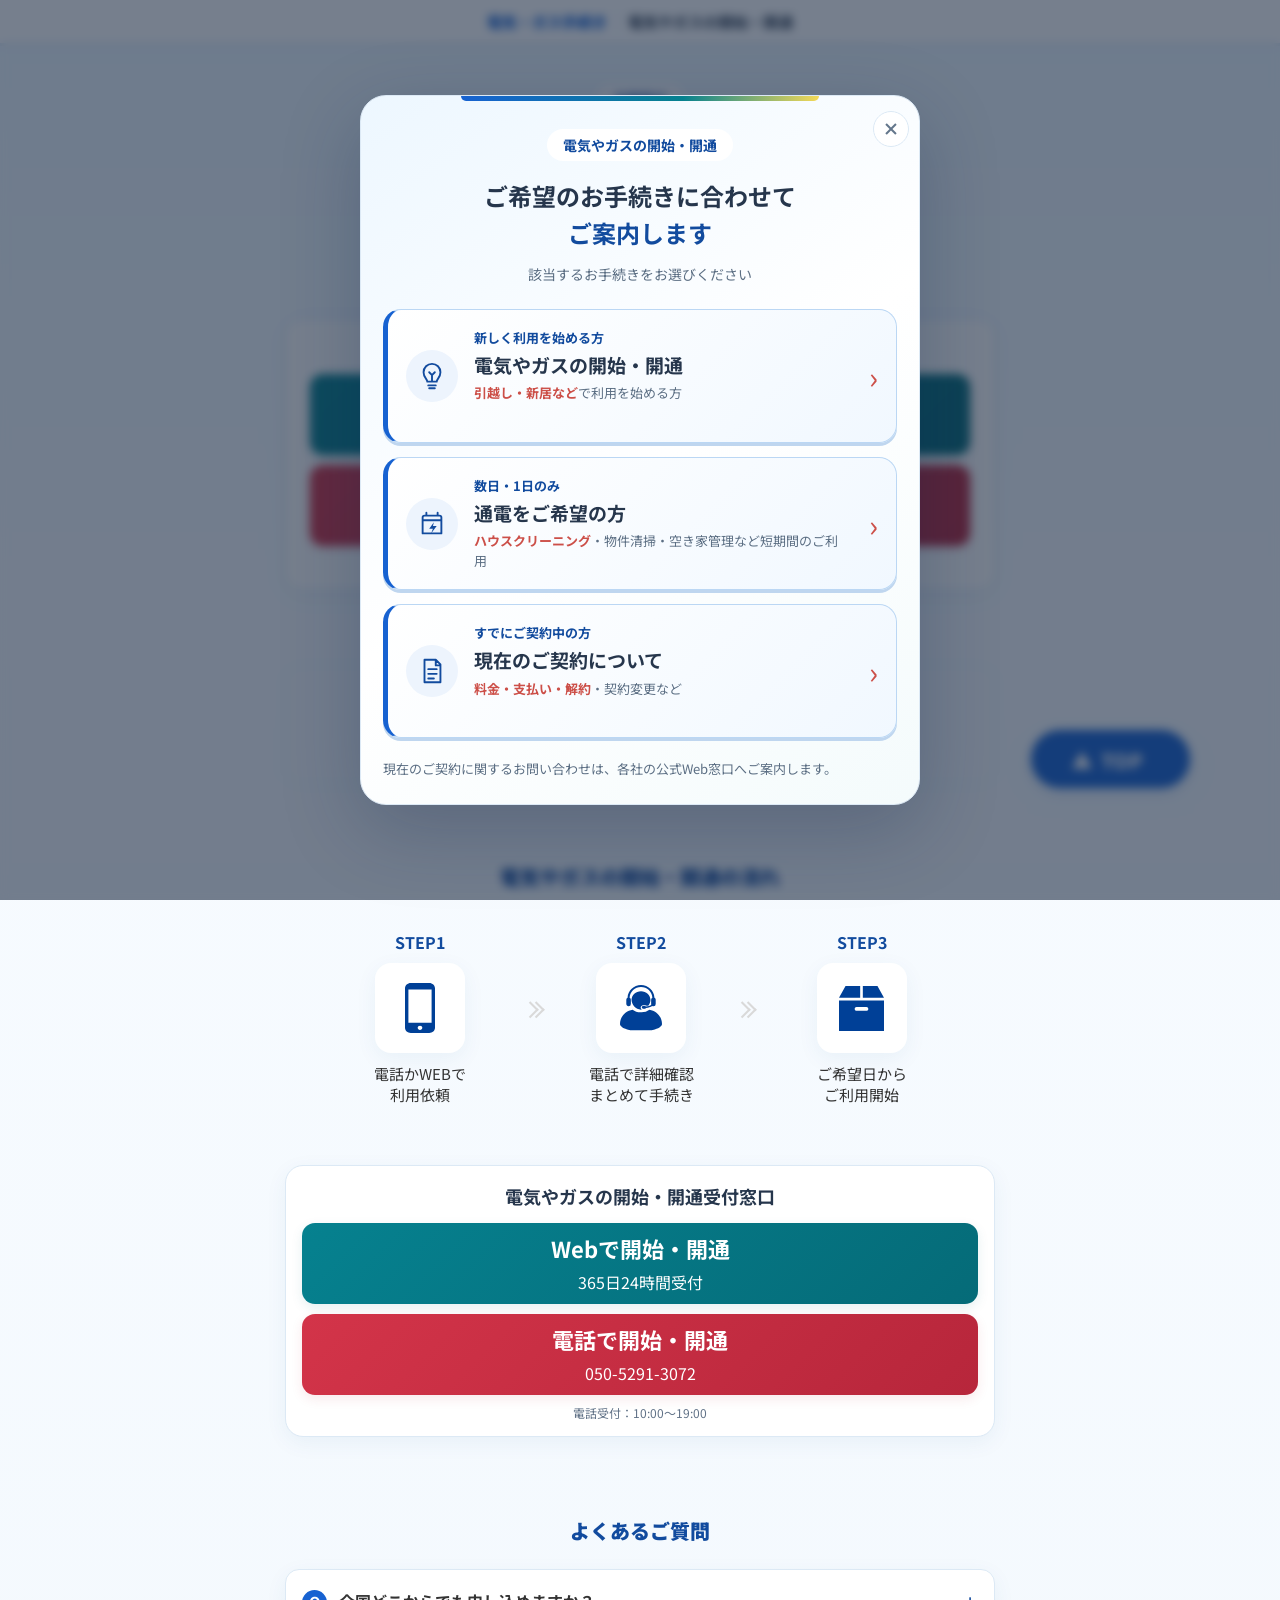
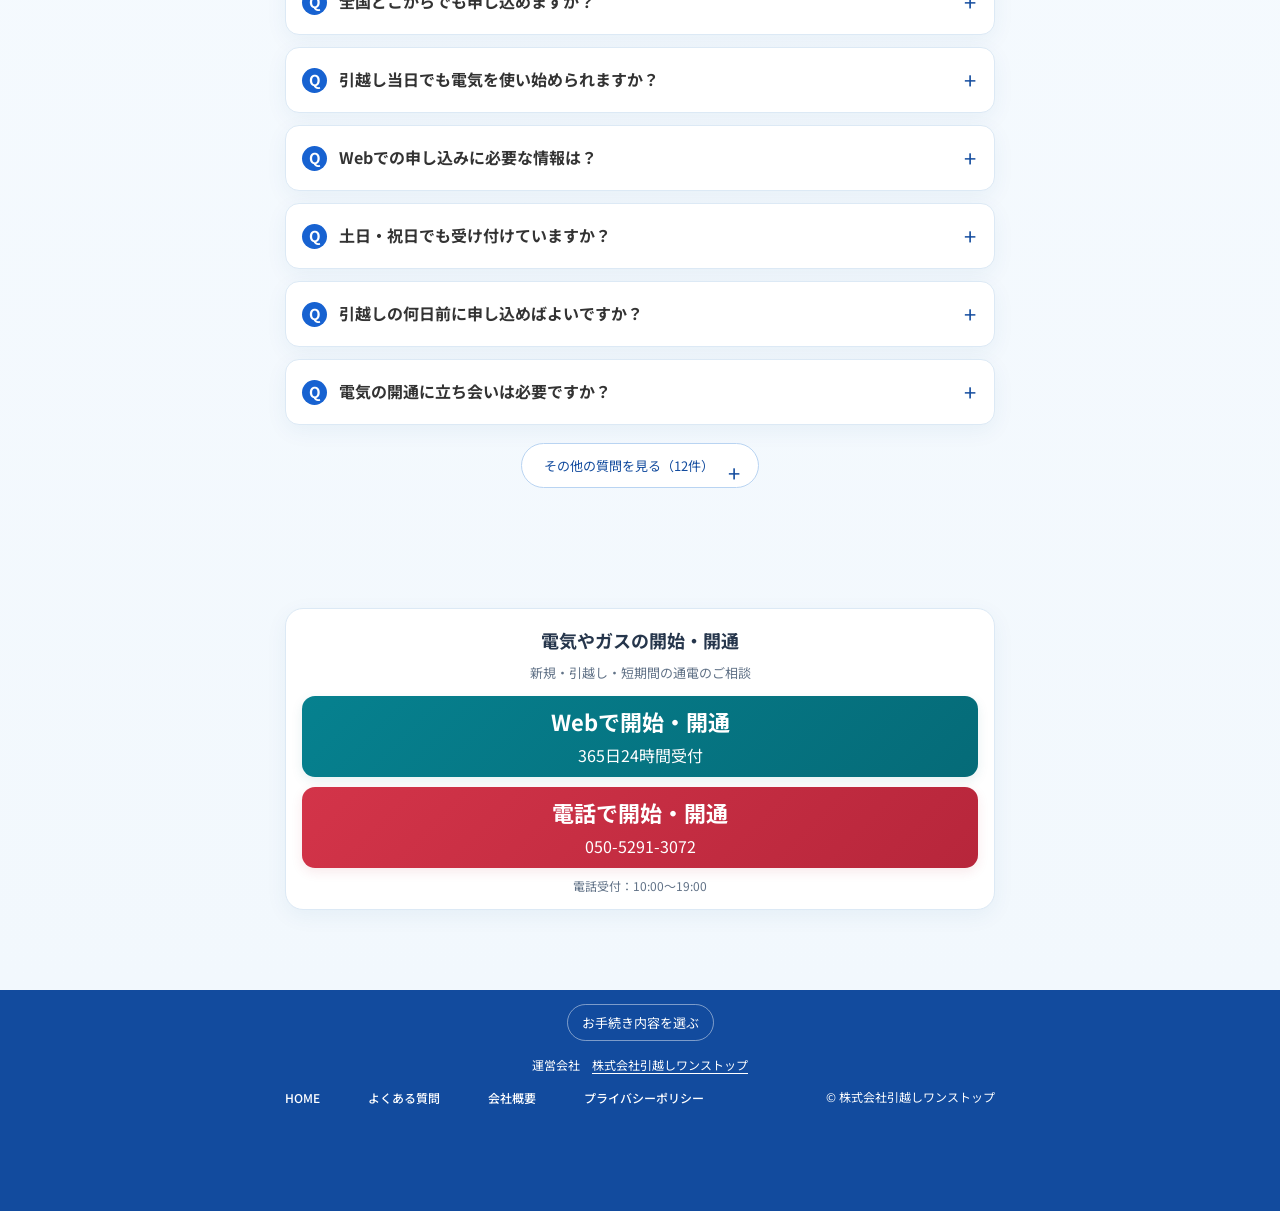
==== commit e427ba68: "Balance entry modal choices and red accents" ====
--- a/index.html
+++ b/index.html
@@ -20,7 +20,7 @@
 		<link rel="stylesheet" href="./css/fonts.css">
 		<link rel="stylesheet" href="./css/style.css">
 		<link rel="stylesheet" href="./css/fresh.css?v=3">
-		<link rel="stylesheet" href="./css/guidance.css?v=3">
+		<link rel="stylesheet" href="./css/guidance.css?v=4">
 		<link rel="stylesheet" href="./css/conversion.css?v=2">
 		<link rel="stylesheet" href="./css/operator.css?v=2">
 <link rel="canonical" href="https://hikkoshi-moveon.com/">
@@ -203,21 +203,23 @@
       <div class="guidance-dialog__inner">
         <button class="guidance-dialog__close" type="button" data-close-guidance aria-label="案内を閉じる"></button>
         <p class="guidance-dialog__kicker">電気やガスの開始・開通</p>
-        <h2 class="guidance-dialog__title" id="entry-guidance-title">ご希望のお手続きに合わせて<br><span>ご案内します</span></h2>
+        <h2 class="guidance-dialog__title" id="entry-guidance-title" tabindex="-1" autofocus>ご希望のお手続きに合わせて<br><span>ご案内します</span></h2>
         <p class="guidance-dialog__lead" id="entry-guidance-lead">該当するお手続きをお選びください</p>
         <div class="guidance-dialog__options">
-    <button class="guidance-option guidance-option--new" type="button" data-select-new-route autofocus>
-      <span class="guidance-option__icon" aria-hidden="true"><img src="./img/denki.svg" alt=""></span>
-      <span class="guidance-option__copy"><span class="guidance-option__label">新しく利用を始める方</span><strong>電気やガスの開始・開通</strong><small>引越し・新居などで利用を始める方</small></span>
+    <button class="guidance-option guidance-option--new" type="button" data-select-new-route>
+      <span class="guidance-option__icon" aria-hidden="true"><svg viewBox="0 0 32 32" fill="none"><path d="M11 22c0-3-4-4-4-10a9 9 0 0 1 18 0c0 6-4 7-4 10m-10 0h10m-9 4h8m-7 3h6M13 12l3 3 3-3m-3 3v7" stroke="currentColor" stroke-width="2" stroke-linecap="round" stroke-linejoin="round"/></svg></span>
+      <span class="guidance-option__copy"><span class="guidance-option__label">新しく利用を始める方</span><strong>電気やガスの開始・開通</strong><small><span class="guidance-option__accent">引越し・新居など</span>で利用を始める方</small></span>
+      <span class="guidance-option__arrow" aria-hidden="true">›</span>
     </button>
     <button class="guidance-option guidance-option--temporary" type="button" data-select-temporary-route>
       <span class="guidance-option__icon" aria-hidden="true"><svg viewBox="0 0 32 32" fill="none"><path d="M10 7V4m12 3V4M6 12h20M8 7h16a2 2 0 0 1 2 2v17H6V9a2 2 0 0 1 2-2Z" stroke="currentColor" stroke-width="2" stroke-linecap="round" stroke-linejoin="round"/><path d="m18 14-5 7h4l-2 5 6-8h-4l1-4Z" fill="currentColor"/></svg></span>
-      <span class="guidance-option__copy"><strong>数日・1日のみ<br>通電をご希望の方</strong><small><span class="guidance-option__purpose">ハウスクリーニング・物件清掃・空き家管理</span>など短期間のご利用</small></span>
+      <span class="guidance-option__copy"><span class="guidance-option__label">数日・1日のみ</span><strong>通電をご希望の方</strong><small><span class="guidance-option__accent">ハウスクリーニング</span>・物件清掃・空き家管理など短期間のご利用</small></span>
       <span class="guidance-option__arrow" aria-hidden="true">›</span>
     </button>
     <a class="guidance-option guidance-option--current" href="/power-company-contacts/?contact=current" data-contract-contacts>
-      <span class="guidance-option__icon" aria-hidden="true"><img src="./img/syorui.png" alt=""></span>
-      <span class="guidance-option__copy"><span class="guidance-option__label">すでにご契約中の方</span><strong>現在のご契約について</strong><small>料金・支払い・解約・契約変更など</small></span>
+      <span class="guidance-option__icon" aria-hidden="true"><svg viewBox="0 0 32 32" fill="none"><path d="M8 4h12l5 5v19H8V4Zm12 0v6h5M12 14h9m-9 5h9m-9 5h6" stroke="currentColor" stroke-width="2" stroke-linecap="round" stroke-linejoin="round"/></svg></span>
+      <span class="guidance-option__copy"><span class="guidance-option__label">すでにご契約中の方</span><strong>現在のご契約について</strong><small><span class="guidance-option__accent">料金・支払い・解約</span>・契約変更など</small></span>
+      <span class="guidance-option__arrow" aria-hidden="true">›</span>
     </a>
   </div>
   <p class="guidance-dialog__note">現在のご契約に関するお問い合わせは、各社の公式Web窓口へご案内します。</p>
--- a/css/guidance.css
+++ b/css/guidance.css
@@ -94,11 +94,13 @@
 }
 .guidance-dialog__options {
   display: grid;
+  grid-auto-rows: 1fr;
   gap: 14px;
   margin-top: 22px;
 }
 .guidance-option {
-  display: flex;
+  display: grid;
+  grid-template-columns: 52px minmax(0, 1fr) 12px;
   align-items: center;
   gap: 16px;
   width: 100%;
@@ -113,19 +115,13 @@
   text-align: left;
   text-decoration: none;
 }
-.guidance-option--current {
-  border-color: #c0dadd;
-  border-left-color: var(--fresh-teal);
-  background: linear-gradient(135deg, #fff, #f1fafa);
-  box-shadow: 0 3px 0 #c6dfe2;
-}
 .guidance-option__icon {
   display: grid;
   place-items: center;
   flex: 0 0 52px;
-  height: 58px;
-  border-radius: 14px;
-  background: #fff;
+  height: 52px;
+  border-radius: 50%;
+  background: #edf4fd;
 }
 .guidance-option__icon > img {
   width: auto;
@@ -134,6 +130,7 @@
 }
 .guidance-option__copy {
   min-width: 0;
+  align-self: stretch;
 }
 .guidance-option__label {
   display: block;
@@ -141,9 +138,6 @@
   color: var(--fresh-blue-dark);
   font-size: 13px;
   font-weight: 700;
-}
-.guidance-option--current .guidance-option__label {
-  color: var(--fresh-teal-dark);
 }
 .guidance-option strong {
   display: block;
@@ -265,14 +259,16 @@
     font-size: 21px;
   }
   .guidance-option {
+    grid-template-columns: 40px minmax(0, 1fr) 10px;
     gap: 12px;
     padding: 14px 12px;
   }
   .guidance-option__icon {
     flex-basis: 40px;
-    height: 50px;
+    height: 40px;
   }
   .guidance-option strong {
+    min-height: 2.9em;
     font-size: 17px;
   }
   .sticky-cta__button strong {
@@ -287,12 +283,13 @@
   }
 }
 
-/* Short-period electricity routing. */
+/* The three entry choices share the same visual emphasis. */
 .guidance-dialog { overflow-y: auto; }
-.guidance-option--temporary { border-color: #e8cc9f; border-left-color: #ed9a25; background: linear-gradient(135deg, #fff, #fffaf0); box-shadow: 0 3px 0 #ead8bc; }
-.guidance-option--temporary .guidance-option__icon { height: 52px; border-radius: 50%; color: #ee8a0a; background: #fff0da; }
-.guidance-option--temporary svg { width: 30px; height: 30px; }
-.guidance-option--temporary svg, .guidance-option--temporary svg * { color: #ee8a0a; }
-.guidance-option--temporary strong { font-size: 18px; }
-.guidance-option--temporary .guidance-option__purpose { color: #d6583f; font-weight: 700; }
-.guidance-option__arrow { margin-left: auto; flex: 0 0 auto; color: #dc5849; font-size: 30px; line-height: 1; }
+#entry-guidance-title:focus { outline: none; }
+.guidance-option__icon svg { width: 30px; height: 30px; }
+.guidance-option__icon svg, .guidance-option__icon svg * { color: var(--fresh-blue-dark); }
+.guidance-option__accent { color: #cc4f48; font-weight: 700; }
+.guidance-option__arrow { justify-self: end; color: #cc4f48; font-size: 30px; line-height: 1; }
+@media (max-width: 480px) {
+  .guidance-option__icon svg { width: 26px; height: 26px; }
+}
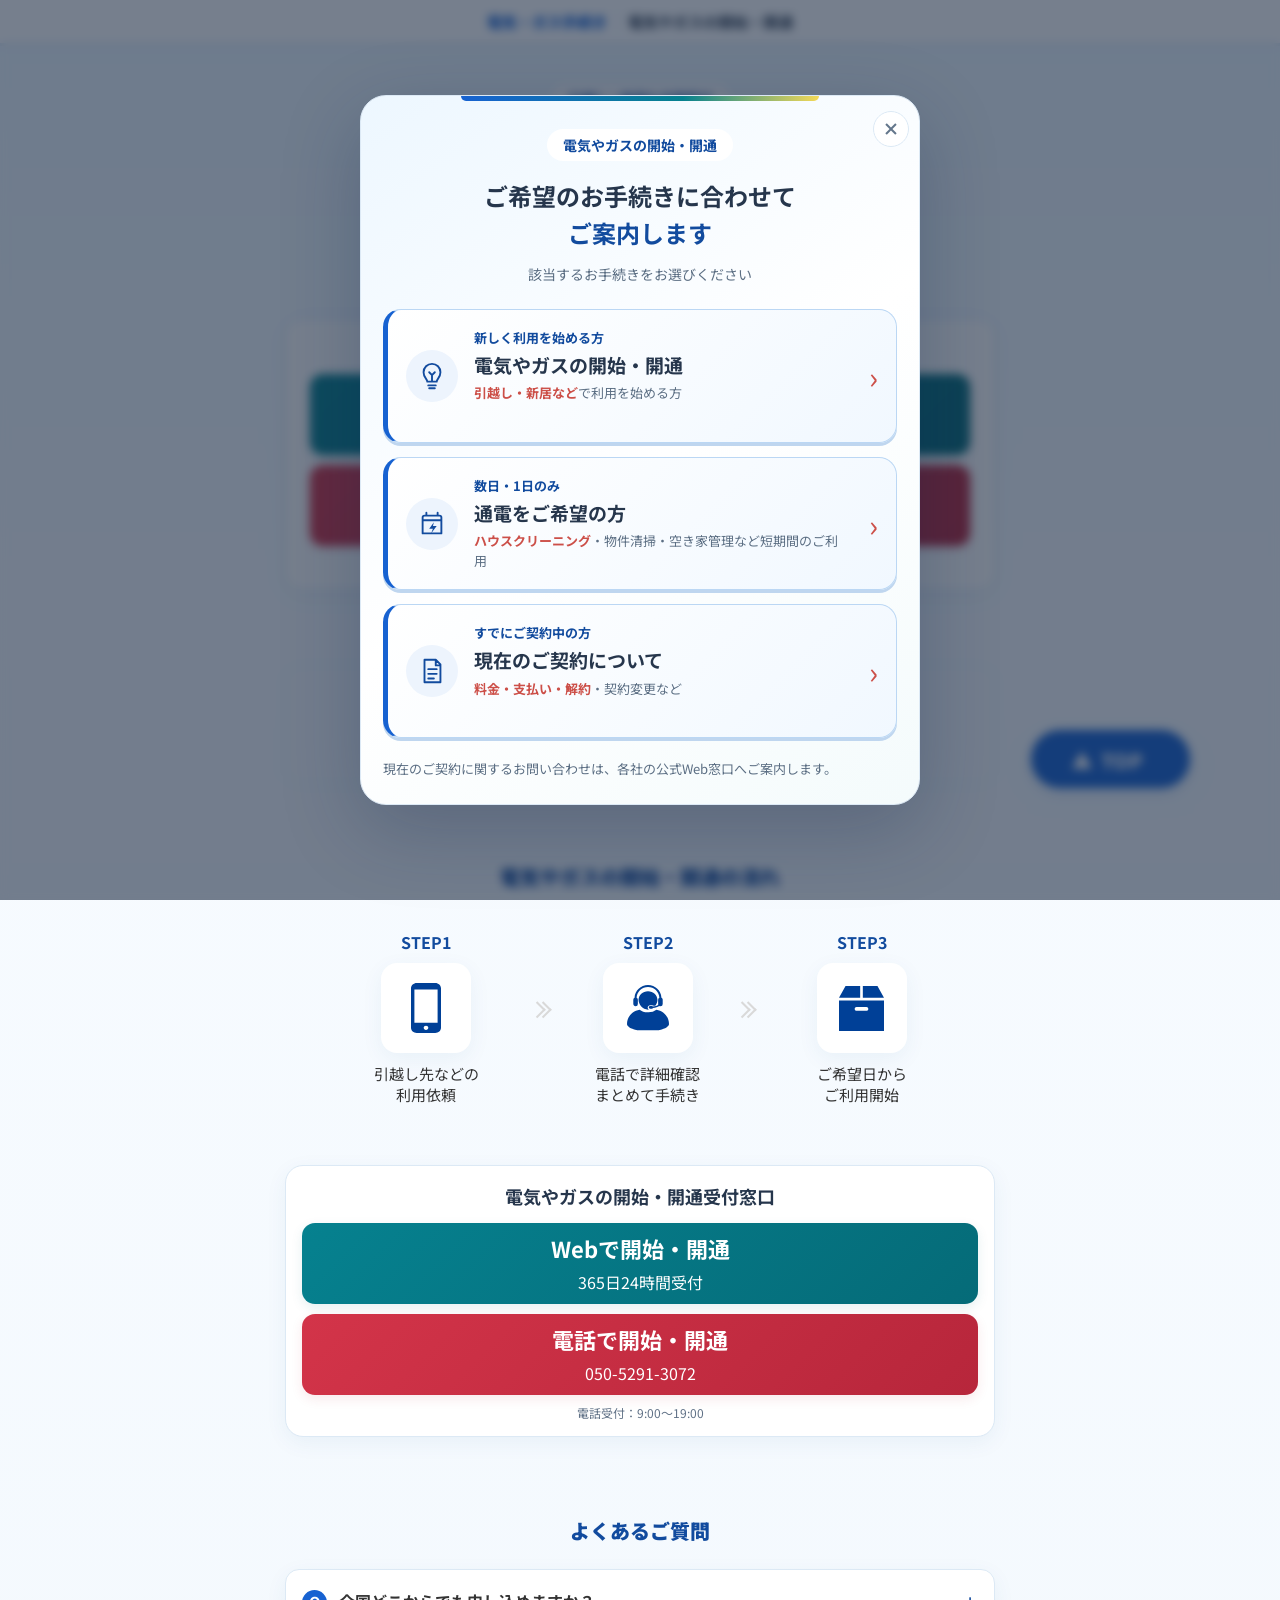
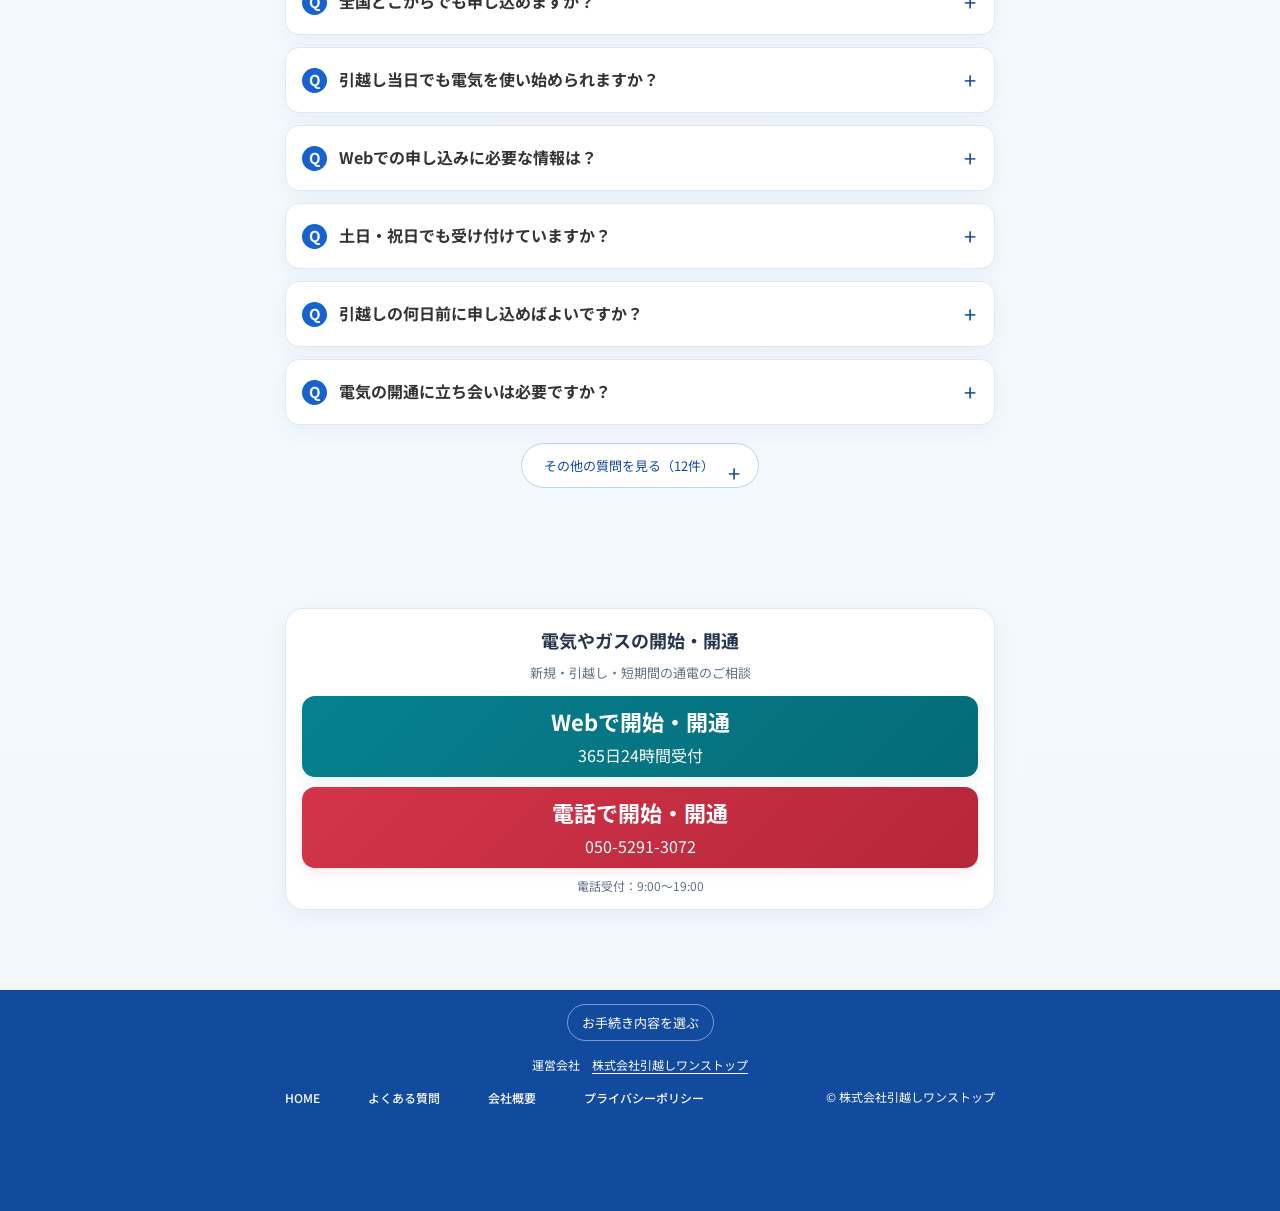
==== commit daa302a4: "Add moving context and open phone reception at 9 JST" ====
--- a/index.html
+++ b/index.html
@@ -13,10 +13,6 @@
 		<meta content="電気やガスの開始・開通をWeb・電話で受付。引越し・新居の利用開始や、ハウスクリーニング・物件清掃・空き家管理などの短期間の通電もご相談いただけます。" name="description">
 		<meta content="" name="keywords">
 		<meta name="robots" content="index,follow">
-		<meta property="og:type" content="website">
-		<meta property="og:title" content="電気やガスの開始・開通｜Web・電話で受付">
-		<meta property="og:site_name" content="電気やガスの開始・開通｜Web・電話で受付">
-		<meta property="og:description" content="電気やガスの開始・開通をWeb・電話で受付。引越し・新居の利用開始や、ハウスクリーニング・物件清掃・空き家管理などの短期間の通電もご相談いただけます。">
 		<link rel="stylesheet" href="./css/fonts.css">
 		<link rel="stylesheet" href="./css/style.css">
 		<link rel="stylesheet" href="./css/fresh.css?v=3">
@@ -24,9 +20,7 @@
 		<link rel="stylesheet" href="./css/conversion.css?v=2">
 		<link rel="stylesheet" href="./css/operator.css?v=2">
 <link rel="canonical" href="https://hikkoshi-moveon.com/">
-<meta property="og:url" content="https://hikkoshi-moveon.com/">
 <link rel="stylesheet" href="./css/submission.css?v=2">
-<link rel="icon" type="image/svg+xml" href="./img/denki.svg">
 	<script>
 (function(w,d){
   if(!['hikkoshi-moveon.com','www.hikkoshi-moveon.com'].includes(w.location.hostname))return;
@@ -36,13 +30,36 @@
   d.head.appendChild(s);
 })(window,document);
 </script>
+
+<meta name="theme-color" content="#1762d1">
+<link rel="icon" href="/favicon.ico?v=5" sizes="any">
+<link rel="icon" href="/favicon-48x48.png?v=5" type="image/png" sizes="48x48">
+<link rel="apple-touch-icon" href="/apple-touch-icon.png?v=5" sizes="180x180">
+<link rel="manifest" href="/site.webmanifest?v=5">
+<meta property="og:type" content="website">
+<meta property="og:locale" content="ja_JP">
+<meta property="og:site_name" content="電気・ガス手続き">
+<meta property="og:title" content="電気やガスの開始・開通｜Web・電話で受付">
+<meta property="og:description" content="電気やガスの開始・開通をWeb・電話で受付。引越し・新居の利用開始や、ハウスクリーニング・物件清掃・空き家管理などの短期間の通電もご相談いただけます。">
+<meta property="og:url" content="https://hikkoshi-moveon.com/">
+<meta property="og:image" content="https://hikkoshi-moveon.com/assets/og-v4.jpg">
+<meta property="og:image:secure_url" content="https://hikkoshi-moveon.com/assets/og-v4.jpg">
+<meta property="og:image:type" content="image/jpeg">
+<meta property="og:image:width" content="1200">
+<meta property="og:image:height" content="630">
+<meta property="og:image:alt" content="全国受付。電気やガスの開始・開通。引越し・新居・短期間の通電もご相談ください。">
+<meta name="twitter:card" content="summary_large_image">
+<meta name="twitter:title" content="電気やガスの開始・開通｜Web・電話で受付">
+<meta name="twitter:description" content="電気やガスの開始・開通をWeb・電話で受付。引越し・新居の利用開始や、ハウスクリーニング・物件清掃・空き家管理などの短期間の通電もご相談いただけます。">
+<meta name="twitter:image" content="https://hikkoshi-moveon.com/assets/og-v4.jpg">
+<meta name="twitter:image:alt" content="電気やガスの開始・開通。全国受付。">
 </head>
 
 	<body class="top">
 		<header class="l-header" id="top"><a class="l-header--mainTxt" href="./">電気・ガス手続き<span class="l-header--subTxt">電気やガスの開始・開通</span></a></header>
 		<main class="top-main">
 <section class="top-mainVisual">
-    <p class="hero-area">全国受付</p>
+    <p class="hero-area">引越し・新居も全国受付</p>
     <div class="top-mainVisual__imgs"><img class="top-mainVisual__img" src="./img/denki.svg" alt="電気"><img class="top-mainVisual__img" src="./img/gasu.svg" alt="ガス"></div>
     <div class="top-mainVisual__titleWrap"><h1 class="top-mainVisual__title">電気やガスの<br>開始・開通</h1></div>
 <aside class="temporary-notice" aria-label="短期間の通電について"><strong>数日・1日のみの通電をご希望の方へ</strong><p>ハウスクリーニング・物件清掃・空き家管理など、短期間の通電について、用途と利用期間を確認してご案内します。</p></aside>
@@ -52,7 +69,7 @@
       <a class="contact-actions__button" id="primary-web-cta" href="./form/"><strong>Webで開始・開通</strong><small>365日24時間受付</small></a>
       <a class="contact-actions__button contact-actions__button--phone" href="tel:050-5291-3072" data-phone-call><strong>電話で開始・開通</strong><small data-phone-number>050-5291-3072</small></a>
     </div>
-      <p class="contact-hours" data-phone-hours>電話受付：10:00〜19:00</p>
+      <p class="contact-hours" data-phone-hours>電話受付：9:00〜19:00</p>
     </div>
     <div class="top-mainVisual__descWrap"><div class="top-mainVisual__desc"><div class="top-mainVisual__descImg"><img src="./img/syorui.png" alt="" width="35" height="48"></div><p>書類の記入や印鑑は不要です。</p></div></div>
   </section>
@@ -71,7 +88,7 @@
 						<div class="top-flow__contentImg top-flow__contentImg--primary">
 							<picture>
 								<source srcset="./img/step1_pc.svg" media="(min-width: 767px)"><img src="./img/step1_sp.svg" alt="" width="30px" height="45px" loading="lazy"></picture>
-						</div><p class="top-flow__contentDesc">電話かWEBで<br>利用依頼</p>
+						</div><p class="top-flow__contentDesc">引越し先などの<br>利用依頼</p>
 					</div>
 					<div class="top-flow__content">
 						<h3 class="top-flow__contentTitle">STEP2</h3>
@@ -96,7 +113,7 @@
       <a class="contact-actions__button" href="./form/"><strong>Webで開始・開通</strong><small>365日24時間受付</small></a>
       <a class="contact-actions__button contact-actions__button--phone" href="tel:050-5291-3072" data-phone-call><strong>電話で開始・開通</strong><small data-phone-number>050-5291-3072</small></a>
     </div>
-      <p class="contact-hours" data-phone-hours>電話受付：10:00〜19:00</p>
+      <p class="contact-hours" data-phone-hours>電話受付：9:00〜19:00</p>
     </div>
   </section>
 <section class="top-faq" id="faq">
@@ -116,7 +133,7 @@
 </details>
 <details class="faq-item">
   <summary class="faq-question"><span class="faq-question__mark" aria-hidden="true">Q</span><span>土日・祝日でも受け付けていますか？</span></summary>
-  <div class="faq-answer">Webは365日24時間受付です。電話は10:00〜19:00にご相談いただけます。受付日と実際に電気を使い始められる日は異なる場合があります。</div>
+  <div class="faq-answer">Webは365日24時間受付です。電話は9:00〜19:00にご相談いただけます。受付日と実際に電気を使い始められる日は異なる場合があります。</div>
 </details>
 <details class="faq-item">
   <summary class="faq-question"><span class="faq-question__mark" aria-hidden="true">Q</span><span>引越しの何日前に申し込めばよいですか？</span></summary>
@@ -183,7 +200,7 @@
       <a class="contact-actions__button" href="./form/"><strong>Webで開始・開通</strong><small>365日24時間受付</small></a>
       <a class="contact-actions__button contact-actions__button--phone" href="tel:050-5291-3072" data-phone-call><strong>電話で開始・開通</strong><small data-phone-number>050-5291-3072</small></a>
     </div>
-    <p class="contact-hours" data-phone-hours>電話受付：10:00〜19:00</p>
+    <p class="contact-hours" data-phone-hours>電話受付：9:00〜19:00</p>
   </section>
 <div class="top-followingBtn"><a class="top-followingBtn__content" href="#top">TOP</a></div>
 </main>
@@ -230,17 +247,17 @@
         <button class="guidance-dialog__close" type="button" data-close-guidance aria-label="電話受付の案内を閉じる"></button>
         <p class="guidance-dialog__kicker">電話受付のご案内</p>
         <h2 class="guidance-dialog__title" id="phone-guidance-title">ただいま電話受付は営業時間外です</h2>
-        <p class="phone-guidance__schedule">電話受付：10:00〜19:00</p>
+        <p class="phone-guidance__schedule">電話受付：9:00〜19:00</p>
         <p class="guidance-dialog__lead" id="phone-guidance-lead">Webフォームは365日24時間受付。<br>こちらから開始・開通の手続きをご確認いただけます。</p>
         <a class="guidance-dialog__web" href="./form/" autofocus><strong>Webで開始・開通</strong><small>365日24時間受付</small></a>
       </div>
     </dialog>
 
-			<script src="./js/site-config.js?v=6" defer></script>
+			<script src="./js/site-config.js?v=7" defer></script>
 		<script src="./js/production.js?v=1" defer></script>
 <script src="./js/browser-state.js?v=3" defer></script>
 <script src="./js/app.js?v=6" defer></script>
-		<script src="./js/guidance.js?v=5" defer></script>
+		<script src="./js/guidance.js?v=6" defer></script>
 	<script src="./js/analytics.js?v=1" defer></script>
 </body>
 
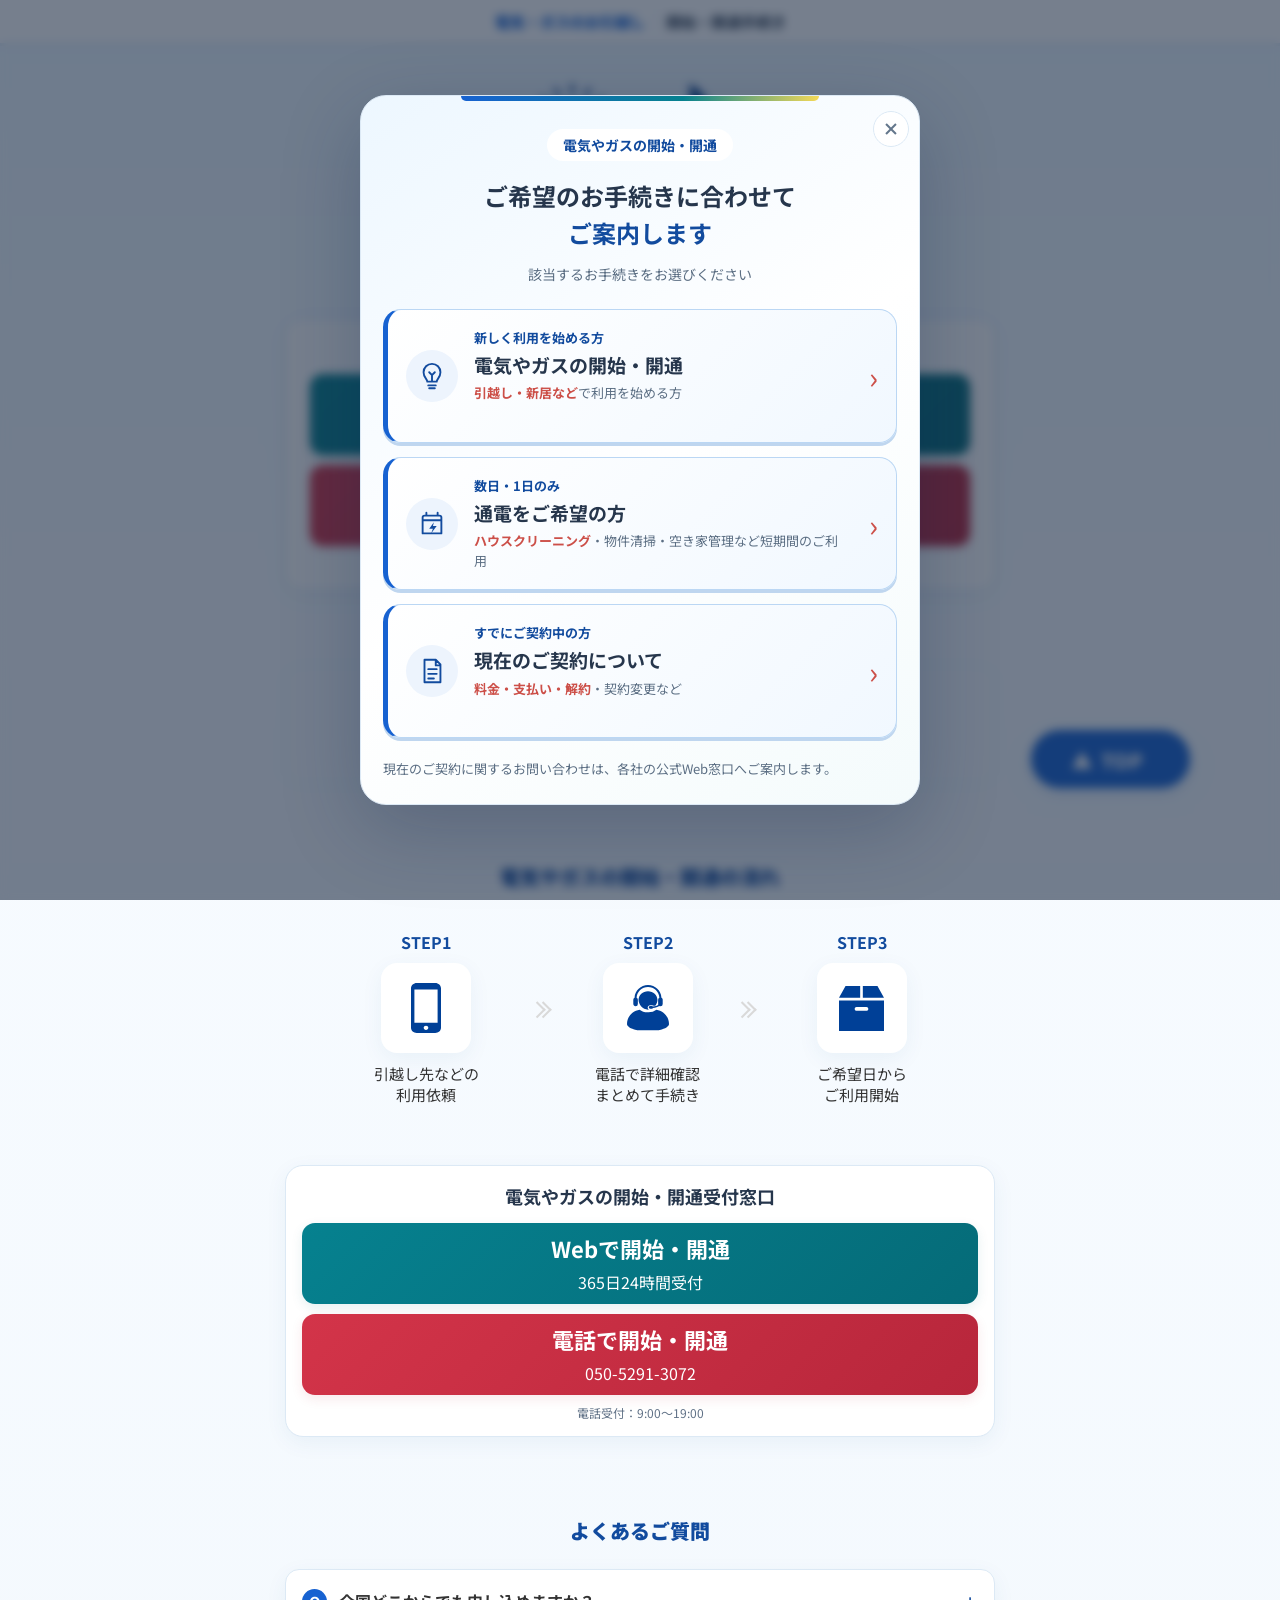
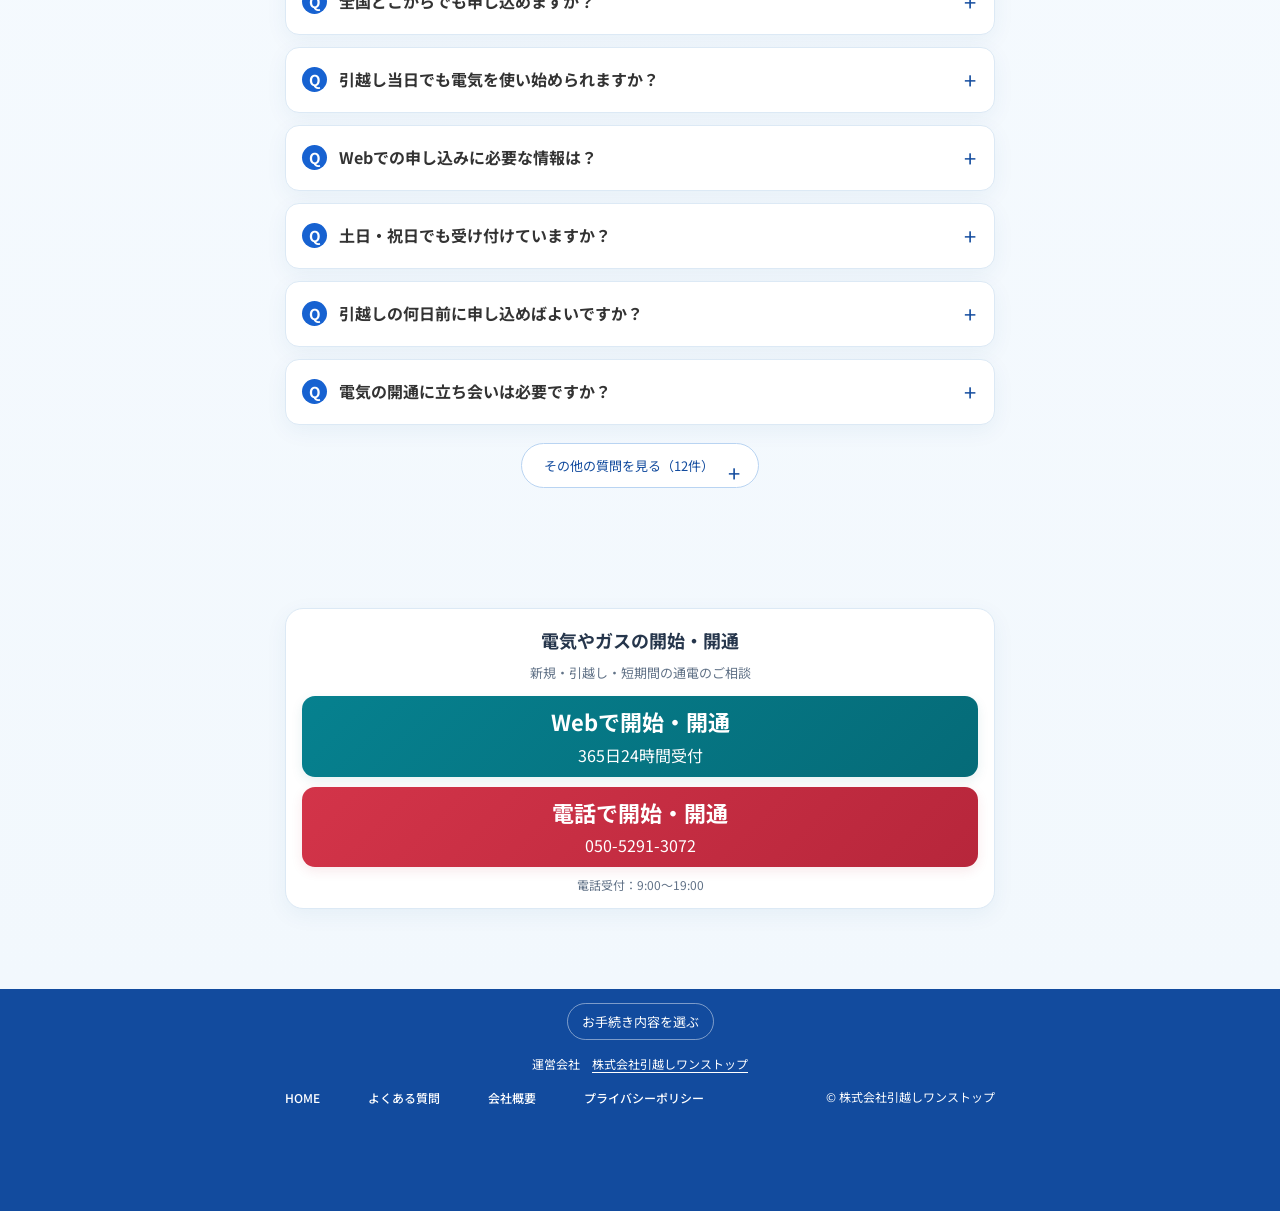
==== commit 7154ab8b: "Update moving hero catch and header copy" ====
--- a/index.html
+++ b/index.html
@@ -9,7 +9,7 @@
 		<meta http-equiv="X-UA-Compatible" content="IE=edge">
 		<meta name="viewport" content="width=device-width,initial-scale=1">
 		<meta name="format-detection" content="telephone=no">
-		<title>電気やガスの開始・開通｜Web・電話で受付</title>
+		<title>電気やガスのお引越し｜開始・開通手続き</title>
 		<meta content="電気やガスの開始・開通をWeb・電話で受付。引越し・新居の利用開始や、ハウスクリーニング・物件清掃・空き家管理などの短期間の通電もご相談いただけます。" name="description">
 		<meta content="" name="keywords">
 		<meta name="robots" content="index,follow">
@@ -17,7 +17,7 @@
 		<link rel="stylesheet" href="./css/style.css">
 		<link rel="stylesheet" href="./css/fresh.css?v=3">
 		<link rel="stylesheet" href="./css/guidance.css?v=4">
-		<link rel="stylesheet" href="./css/conversion.css?v=2">
+		<link rel="stylesheet" href="./css/conversion.css?v=3">
 		<link rel="stylesheet" href="./css/operator.css?v=2">
 <link rel="canonical" href="https://hikkoshi-moveon.com/">
 <link rel="stylesheet" href="./css/submission.css?v=2">
@@ -39,7 +39,7 @@
 <meta property="og:type" content="website">
 <meta property="og:locale" content="ja_JP">
 <meta property="og:site_name" content="電気・ガス手続き">
-<meta property="og:title" content="電気やガスの開始・開通｜Web・電話で受付">
+<meta property="og:title" content="電気やガスのお引越し｜開始・開通手続き">
 <meta property="og:description" content="電気やガスの開始・開通をWeb・電話で受付。引越し・新居の利用開始や、ハウスクリーニング・物件清掃・空き家管理などの短期間の通電もご相談いただけます。">
 <meta property="og:url" content="https://hikkoshi-moveon.com/">
 <meta property="og:image" content="https://hikkoshi-moveon.com/assets/og-v4.jpg">
@@ -49,19 +49,18 @@
 <meta property="og:image:height" content="630">
 <meta property="og:image:alt" content="全国受付。電気やガスの開始・開通。引越し・新居・短期間の通電もご相談ください。">
 <meta name="twitter:card" content="summary_large_image">
-<meta name="twitter:title" content="電気やガスの開始・開通｜Web・電話で受付">
+<meta name="twitter:title" content="電気やガスのお引越し｜開始・開通手続き">
 <meta name="twitter:description" content="電気やガスの開始・開通をWeb・電話で受付。引越し・新居の利用開始や、ハウスクリーニング・物件清掃・空き家管理などの短期間の通電もご相談いただけます。">
 <meta name="twitter:image" content="https://hikkoshi-moveon.com/assets/og-v4.jpg">
 <meta name="twitter:image:alt" content="電気やガスの開始・開通。全国受付。">
 </head>
 
 	<body class="top">
-		<header class="l-header" id="top"><a class="l-header--mainTxt" href="./">電気・ガス手続き<span class="l-header--subTxt">電気やガスの開始・開通</span></a></header>
+		<header class="l-header" id="top"><a class="l-header--mainTxt" href="./">電気・ガスのお引越し<span class="l-header--subTxt">開始・開通手続き</span></a></header>
 		<main class="top-main">
 <section class="top-mainVisual">
-    <p class="hero-area">引越し・新居も全国受付</p>
     <div class="top-mainVisual__imgs"><img class="top-mainVisual__img" src="./img/denki.svg" alt="電気"><img class="top-mainVisual__img" src="./img/gasu.svg" alt="ガス"></div>
-    <div class="top-mainVisual__titleWrap"><h1 class="top-mainVisual__title">電気やガスの<br>開始・開通</h1></div>
+    <div class="top-mainVisual__titleWrap"><h1 class="top-mainVisual__title">電気やガスのお引越し<br>開始・開通手続き</h1></div>
 <aside class="temporary-notice" aria-label="短期間の通電について"><strong>数日・1日のみの通電をご希望の方へ</strong><p>ハウスクリーニング・物件清掃・空き家管理など、短期間の通電について、用途と利用期間を確認してご案内します。</p></aside>
     <div class="hero-contact" id="contact">
       <p class="hero-contact__label">電気やガスの開始・開通はこちら</p>
@@ -253,7 +252,7 @@
       </div>
     </dialog>
 
-			<script src="./js/site-config.js?v=7" defer></script>
+			<script src="./js/site-config.js?v=8" defer></script>
 		<script src="./js/production.js?v=1" defer></script>
 <script src="./js/browser-state.js?v=3" defer></script>
 <script src="./js/app.js?v=6" defer></script>
--- a/css/conversion.css
+++ b/css/conversion.css
@@ -4,16 +4,6 @@
   max-width: 710px;
   margin: auto;
   padding: 24px 0 18px;
-}
-.hero-area {
-  width: fit-content;
-  margin: 0 auto 16px;
-  padding: 5px 18px;
-  border-radius: 50px;
-  color: var(--fresh-blue-dark);
-  background: #fff;
-  font-size: 13px;
-  font-weight: 700;
 }
 .top-mainVisual__imgs { gap: 44px; }
 .top-mainVisual__img { width: 50px; }
@@ -234,7 +224,7 @@
   .top-mainVisual { padding-top: 38px; }
   .top-mainVisual__imgs { gap: 70px; }
   .top-mainVisual__img { width: 65px; }
-  .top-mainVisual__title { font-size: 32px; white-space: normal; }
+  .top-mainVisual__title { font-size: 32px; white-space: pre-line; }
   .hero-contact { padding: 22px 24px 16px; }
   .contact-actions__button strong { font-size: 22px; }
   .contact-actions__button small { font-size: 16px; }
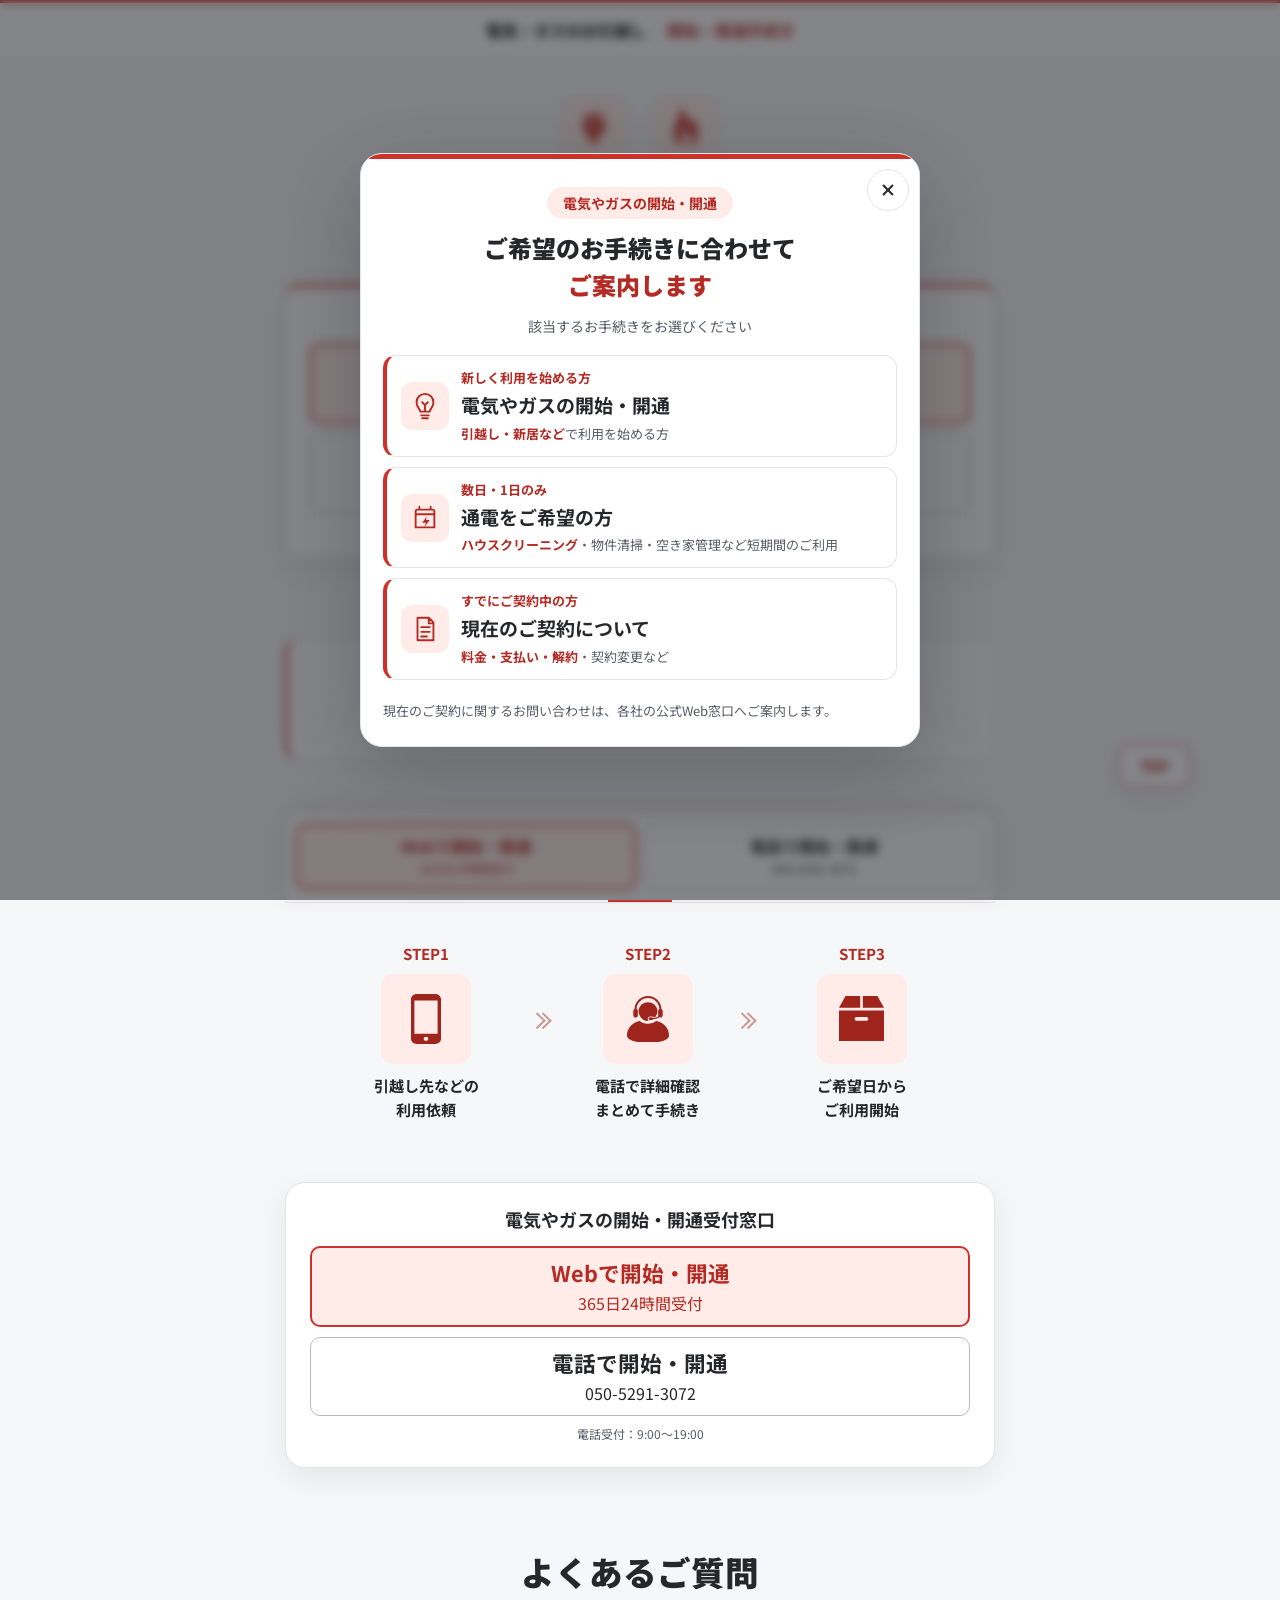
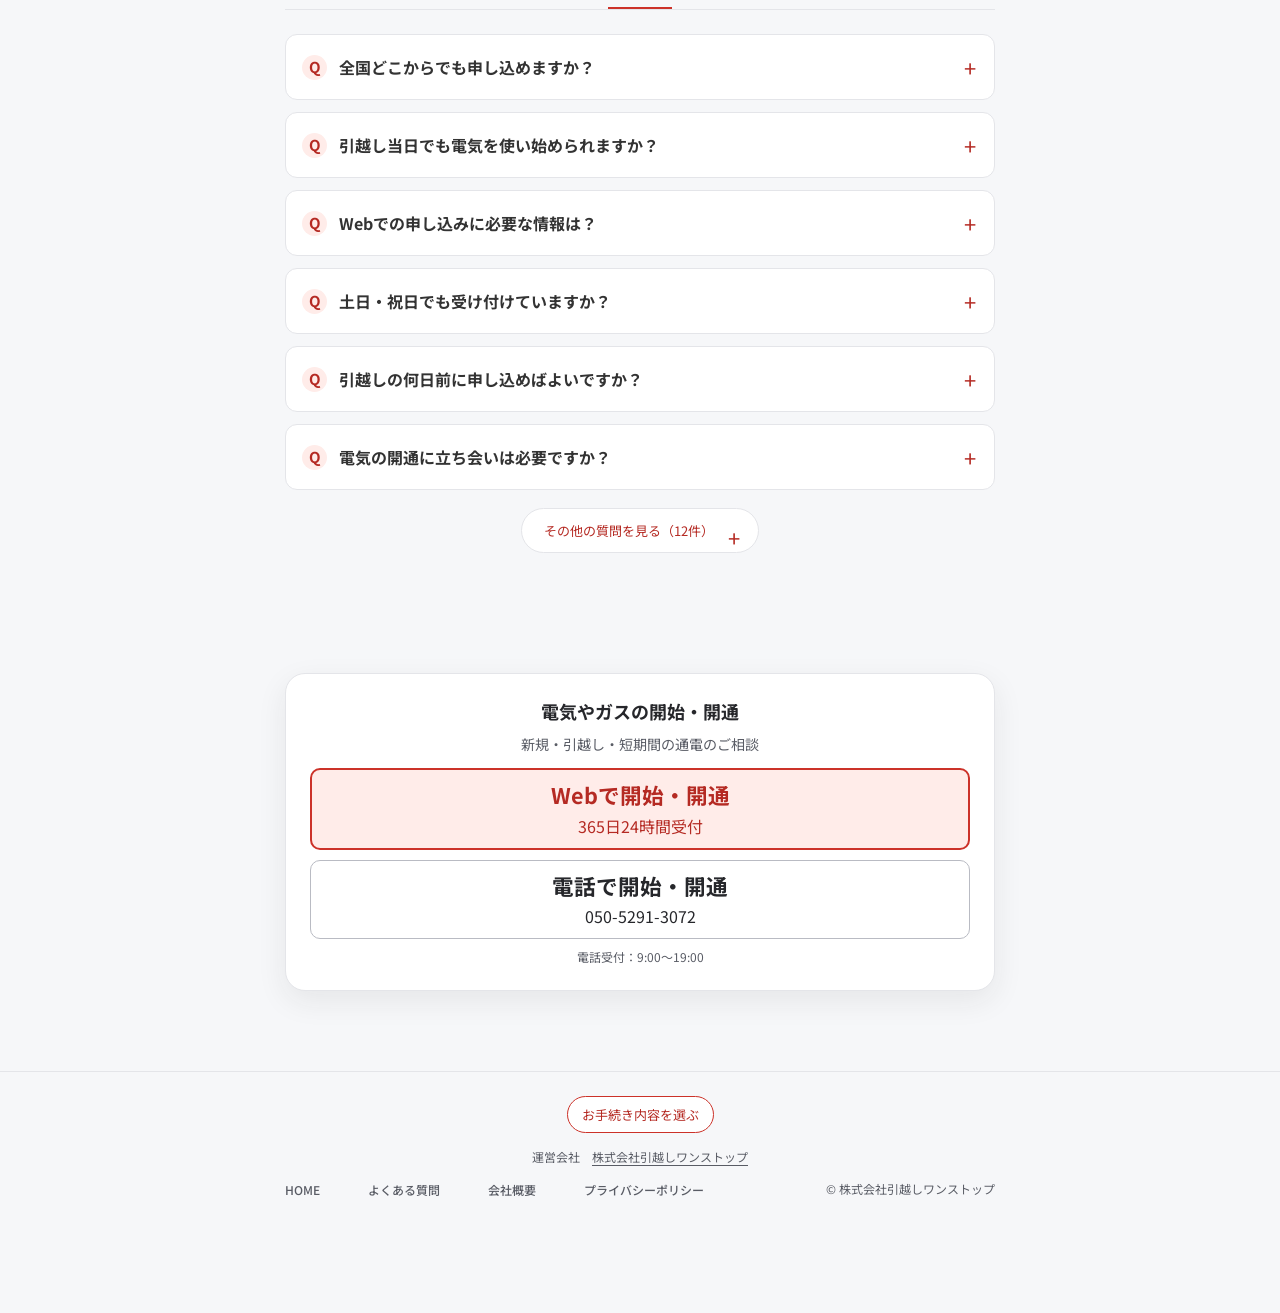
==== commit 51f9cb08: "Refresh MOVEON with a white and red theme" ====
--- a/index.html
+++ b/index.html
@@ -31,7 +31,7 @@
 })(window,document);
 </script>
 
-<meta name="theme-color" content="#1762d1">
+<meta name="theme-color" content="#cc3229">
 <link rel="icon" href="/favicon.ico?v=5" sizes="any">
 <link rel="icon" href="/favicon-48x48.png?v=5" type="image/png" sizes="48x48">
 <link rel="apple-touch-icon" href="/apple-touch-icon.png?v=5" sizes="180x180">
@@ -42,35 +42,43 @@
 <meta property="og:title" content="電気やガスのお引越し｜開始・開通手続き">
 <meta property="og:description" content="電気やガスの開始・開通をWeb・電話で受付。引越し・新居の利用開始や、ハウスクリーニング・物件清掃・空き家管理などの短期間の通電もご相談いただけます。">
 <meta property="og:url" content="https://hikkoshi-moveon.com/">
-<meta property="og:image" content="https://hikkoshi-moveon.com/assets/og-v4.jpg">
-<meta property="og:image:secure_url" content="https://hikkoshi-moveon.com/assets/og-v4.jpg">
+<meta property="og:image" content="https://hikkoshi-moveon.com/assets/og-v5.jpg">
+<meta property="og:image:secure_url" content="https://hikkoshi-moveon.com/assets/og-v5.jpg">
 <meta property="og:image:type" content="image/jpeg">
 <meta property="og:image:width" content="1200">
 <meta property="og:image:height" content="630">
-<meta property="og:image:alt" content="全国受付。電気やガスの開始・開通。引越し・新居・短期間の通電もご相談ください。">
+<meta property="og:image:alt" content="電気やガスのお引越し、開始・開通手続き。電球とガスのアイコン、Web・電話の受付案内。">
 <meta name="twitter:card" content="summary_large_image">
 <meta name="twitter:title" content="電気やガスのお引越し｜開始・開通手続き">
 <meta name="twitter:description" content="電気やガスの開始・開通をWeb・電話で受付。引越し・新居の利用開始や、ハウスクリーニング・物件清掃・空き家管理などの短期間の通電もご相談いただけます。">
-<meta name="twitter:image" content="https://hikkoshi-moveon.com/assets/og-v4.jpg">
-<meta name="twitter:image:alt" content="電気やガスの開始・開通。全国受付。">
+<meta name="twitter:image" content="https://hikkoshi-moveon.com/assets/og-v5.jpg">
+<meta name="twitter:image:alt" content="電気やガスのお引越し、開始・開通手続き。電球とガスのアイコン、Web・電話の受付案内。">
+<link rel="stylesheet" href="css/red-theme.css">
 </head>
 
 	<body class="top">
 		<header class="l-header" id="top"><a class="l-header--mainTxt" href="./">電気・ガスのお引越し<span class="l-header--subTxt">開始・開通手続き</span></a></header>
 		<main class="top-main">
 <section class="top-mainVisual">
-    <div class="top-mainVisual__imgs"><img class="top-mainVisual__img" src="./img/denki.svg" alt="電気"><img class="top-mainVisual__img" src="./img/gasu.svg" alt="ガス"></div>
-    <div class="top-mainVisual__titleWrap"><h1 class="top-mainVisual__title">電気やガスのお引越し<br>開始・開通手続き</h1></div>
-<aside class="temporary-notice" aria-label="短期間の通電について"><strong>数日・1日のみの通電をご希望の方へ</strong><p>ハウスクリーニング・物件清掃・空き家管理など、短期間の通電について、用途と利用期間を確認してご案内します。</p></aside>
-    <div class="hero-contact" id="contact">
-      <p class="hero-contact__label">電気やガスの開始・開通はこちら</p>
-      <div class="contact-actions">
-      <a class="contact-actions__button" id="primary-web-cta" href="./form/"><strong>Webで開始・開通</strong><small>365日24時間受付</small></a>
-      <a class="contact-actions__button contact-actions__button--phone" href="tel:050-5291-3072" data-phone-call><strong>電話で開始・開通</strong><small data-phone-number>050-5291-3072</small></a>
-    </div>
-      <p class="contact-hours" data-phone-hours>電話受付：9:00〜19:00</p>
-    </div>
-    <div class="top-mainVisual__descWrap"><div class="top-mainVisual__desc"><div class="top-mainVisual__descImg"><img src="./img/syorui.png" alt="" width="35" height="48"></div><p>書類の記入や印鑑は不要です。</p></div></div>
+    <div class="hero-copy">
+      <div class="top-mainVisual__imgs" aria-hidden="true">
+        <span><img class="top-mainVisual__img" src="./img/denki.svg?v=red1" alt=""></span>
+        <span><img class="top-mainVisual__img" src="./img/gasu.svg?v=red1" alt=""></span>
+      </div>
+      <div class="top-mainVisual__titleWrap"><h1 class="top-mainVisual__title">電気やガスのお引越し<br>開始・開通手続き</h1></div>
+      <aside class="temporary-notice" aria-label="短期間の通電について"><strong>数日・1日のみの通電をご希望の方へ</strong><p>ハウスクリーニング・物件清掃・空き家管理など、短期間の通電について、用途と利用期間を確認してご案内します。</p></aside>
+    </div>
+    <div class="hero-actions">
+      <div class="hero-contact" id="contact">
+        <p class="hero-contact__label">電気やガスの開始・開通はこちら</p>
+        <div class="contact-actions">
+          <a class="contact-actions__button" id="primary-web-cta" href="./form/"><strong>Webで開始・開通</strong><small>365日24時間受付</small></a>
+          <a class="contact-actions__button contact-actions__button--phone" href="tel:050-5291-3072" data-phone-call><strong>電話で開始・開通</strong><small data-phone-number>050-5291-3072</small></a>
+        </div>
+        <p class="contact-hours" data-phone-hours>電話受付：9:00〜19:00</p>
+      </div>
+      <div class="top-mainVisual__descWrap"><div class="top-mainVisual__desc"><div class="top-mainVisual__descImg"><img src="./img/syorui.png" alt="" width="35" height="48"></div><p>書類の記入や印鑑は不要です。</p></div></div>
+    </div>
   </section>
   <section class="existing-contact" aria-labelledby="current-contract-title">
     <h2 id="current-contract-title">現在の電気のご契約について</h2>
@@ -86,21 +94,21 @@
 						<h3 class="top-flow__contentTitle">STEP1</h3>
 						<div class="top-flow__contentImg top-flow__contentImg--primary">
 							<picture>
-								<source srcset="./img/step1_pc.svg" media="(min-width: 767px)"><img src="./img/step1_sp.svg" alt="" width="30px" height="45px" loading="lazy"></picture>
+								<source srcset="./img/step1_pc.svg?v=red1" media="(min-width: 767px)"><img src="./img/step1_sp.svg?v=red1" alt="" width="30px" height="45px" loading="lazy"></picture>
 						</div><p class="top-flow__contentDesc">引越し先などの<br>利用依頼</p>
 					</div>
 					<div class="top-flow__content">
 						<h3 class="top-flow__contentTitle">STEP2</h3>
 						<div class="top-flow__contentImg top-flow__contentImg--secondary">
 							<picture>
-								<source srcset="./img/step2_pc.svg" media="(min-width: 767px)"><img src="./img/step2_sp.svg" alt="" width="40px" height="44px" loading="lazy"></picture>
+								<source srcset="./img/step2_pc.svg?v=red1" media="(min-width: 767px)"><img src="./img/step2_sp.svg?v=red1" alt="" width="40px" height="44px" loading="lazy"></picture>
 						</div><p class="top-flow__contentDesc">電話で詳細確認<br>まとめて手続き</p>
 					</div>
 					<div class="top-flow__content">
 						<h3 class="top-flow__contentTitle">STEP3</h3>
 						<div class="top-flow__contentImg top-flow__contentImg--tertiary">
 							<picture>
-								<source srcset="./img/step3_pc.svg" media="(min-width: 767px)"><img src="./img/step3_sp.svg" alt="" width="40px" height="40px" loading="lazy"></picture>
+								<source srcset="./img/step3_pc.svg?v=red1" media="(min-width: 767px)"><img src="./img/step3_sp.svg?v=red1" alt="" width="40px" height="40px" loading="lazy"></picture>
 						</div><p class="top-flow__contentDesc">ご希望日から<br>ご利用開始</p>
 					</div>
 				</div>
--- a/css/red-theme.css
+++ b/css/red-theme.css
@@ -0,0 +1,301 @@
+@charset "utf-8";
+
+:root {
+  --accent: #cc3229;
+  --accent-dark: #b52a23;
+  --accent-ink: #26272b;
+  --accent-soft: #ffece9;
+  --ink: #26272b;
+  --muted: #595c65;
+  --line: #e4e5e9;
+  --paper: #f6f7f9;
+  --shadow: 0 10px 30px rgb(35 35 44 / 8%);
+
+  /* Compatibility with components that already consume the shared palette. */
+  --fresh-blue: var(--accent);
+  --fresh-blue-dark: var(--accent-dark);
+  --fresh-teal: var(--accent);
+  --fresh-teal-dark: var(--accent-dark);
+  --fresh-ink: var(--ink);
+  --fresh-line: var(--line);
+  --fresh-soft: var(--accent-soft);
+  --fresh-shadow: var(--shadow);
+}
+
+.l-header {
+  padding: 16px;
+  border-top: 3px solid var(--accent);
+  border-bottom: 1px solid var(--line);
+  background: #fff;
+}
+.l-header--mainTxt { color: var(--ink); font-size: clamp(.78rem, 2.7vw, 1rem); }
+.l-header--mainTxt > span { color: var(--accent-dark); }
+
+.top-main, .faq-page, .company-page, .form-page, .confirm-page, .thanks-page {
+  color: var(--ink);
+  background: var(--paper);
+}
+.top-main { padding: 16px 16px 64px; }
+.top-mainVisual {
+  position: relative;
+  isolation: isolate;
+  max-width: 710px;
+  margin: 0 auto;
+  padding: clamp(18px, 4vw, 58px);
+  overflow: hidden;
+  border: 1px solid var(--line);
+  border-radius: 22px;
+  background: #fff;
+  box-shadow: var(--shadow);
+}
+.top-mainVisual::before {
+  position: absolute;
+  z-index: -1;
+  inset: 0;
+  content: '';
+  background: linear-gradient(125deg, transparent 62%, #fff7f5 62% 72%, #ffece9 72% 88%, #ffd7d1 88% 96%, var(--accent) 96%);
+  pointer-events: none;
+}
+.top-mainVisual__imgs { justify-content: center; max-width: none; gap: 10px; }
+.top-mainVisual__imgs > span {
+  display: grid;
+  place-items: center;
+  width: 44px;
+  height: 44px;
+  border: 1px solid #f3cac4;
+  border-radius: 12px;
+  background: var(--accent-soft);
+}
+.top-mainVisual__img { width: auto; height: 27px; }
+.top-mainVisual__titleWrap { margin-top: 12px; }
+.top-mainVisual__title {
+  color: var(--accent);
+  font-size: clamp(1.42rem, 6.15vw, 2.65rem);
+  font-weight: 900;
+  letter-spacing: 0;
+  line-height: 1.34;
+}
+.top-mainVisual__title::first-line { color: var(--ink); }
+.hero-actions {
+  margin-top: 22px;
+  border: 1px solid var(--line);
+  border-top: 3px solid var(--accent);
+  border-radius: 15px;
+  background: #fff;
+  box-shadow: var(--shadow);
+}
+.hero-contact {
+  max-width: none;
+  margin: 0;
+  padding: 16px 16px 0;
+  border: 0;
+  background: transparent;
+  box-shadow: none;
+}
+.hero-contact__label { margin-bottom: 10px; color: var(--accent-ink); }
+.contact-actions__button, .sticky-cta__button {
+  border: 2px solid var(--accent);
+  border-radius: 10px;
+  background: var(--accent-soft);
+  color: var(--accent-dark);
+  box-shadow: none;
+}
+.contact-actions__button { min-height: 64px; gap: 3px; }
+.contact-actions__button strong { font-size: clamp(1rem, 4.35vw, 1.35rem); }
+.contact-actions__button small { font-size: .82rem; }
+.contact-actions__button strong, .contact-actions__button small,
+.sticky-cta__button strong, .sticky-cta__button small { color: inherit; }
+.contact-actions__button--phone, .sticky-cta__phone {
+  border: 1px solid #b9bbc3;
+  background: #fff;
+  color: var(--ink);
+}
+.contact-hours { color: var(--muted); }
+.top-mainVisual__descWrap { margin: 8px 16px 0; padding-bottom: 16px; border-top: 1px solid var(--line); }
+.top-mainVisual__desc { padding: 8px 0 1px; }
+.top-mainVisual__descImg > img { width: 15px; }
+.top-mainVisual__desc > p { color: var(--muted); }
+
+.existing-contact {
+  max-width: 1192px;
+  margin: 16px auto 0;
+  padding: 18px 20px;
+  border-left: 3px solid var(--accent);
+  border-radius: 16px;
+  background: #fff;
+}
+.existing-contact h2 { color: var(--accent-ink); font-size: .96rem; }
+.existing-contact p, .contact-card__note { color: var(--muted); font-size: .88rem; }
+.existing-contact a, .faq-answer a { color: var(--accent-dark); font-size: .88rem; }
+.top-title, .faq-page__title {
+  max-width: 960px;
+  margin-inline: auto;
+  padding-bottom: 14px;
+  border-bottom: 1px solid var(--line);
+  background: linear-gradient(var(--accent), var(--accent)) left bottom / 64px 2px no-repeat;
+  color: var(--ink);
+  font-size: clamp(1.44rem, 4.65vw, 2.1rem);
+  font-weight: 900;
+  text-align: left;
+}
+.top-flow, .top-faq { padding: 52px 0 40px; }
+.top-flow__contents {
+  display: grid;
+  grid-template-columns: repeat(3, minmax(0, 1fr));
+  gap: 8px;
+  max-width: 960px;
+  margin-top: 20px;
+}
+.top-flow__content {
+  padding: 12px 4px 14px;
+  border: 1px solid var(--line);
+  border-radius: 14px;
+  background: #fff;
+}
+.top-flow__contentTitle { color: var(--accent-dark); font-size: .79rem; }
+.top-flow__contentImg {
+  width: 52px;
+  height: 52px;
+  margin-top: 8px;
+  background: var(--accent-soft);
+  border-radius: 13px;
+  box-shadow: none;
+}
+.top-flow__contentImg::before, .top-flow__contentImg::after { content: none; }
+.top-flow__contentImg img { max-width: 32px; max-height: 32px; }
+.top-flow__contentDesc { color: var(--ink); font-size: .81rem; font-weight: 700; line-height: 1.6; }
+.top-tel { max-width: 960px; margin: auto; }
+.contact-card { max-width: 710px; border-radius: 20px; }
+.contact-card h2 { color: var(--accent-ink); }
+.contact-card--last { margin-top: 0; }
+.faq-list { max-width: 960px; }
+.faq-item { border-radius: 12px; box-shadow: none; }
+.faq-question__mark { color: var(--accent-dark); background: var(--accent-soft); }
+.faq-answer { color: var(--ink); background: var(--accent-soft); font-size: .96rem; }
+.faq-more > summary { border-color: var(--line); }
+
+.l-footer, .top { background: var(--paper); }
+.l-footer { border-top: 1px solid var(--line); padding-block: 24px; }
+.l-footer__operator, .l-footer__operator a, .l-footer__operator [data-operator-name],
+.l-footer__copyright > small, .l-footer__copyright [data-operator-name],
+.l-footer__content { color: var(--muted); }
+.guidance-reopen { color: var(--accent-dark); border-color: var(--accent); background: #fff; }
+.top-followingBtn__content { padding: 10px 20px; border: 1px solid var(--accent); border-radius: 10px; color: var(--accent-dark); background: #fff; box-shadow: var(--shadow); font-size: .9rem; }
+.top-followingBtn__content::before { content: none; }
+.top-followingBtn { right: 20px; }
+.sticky-cta { border-color: var(--line); box-shadow: 0 -5px 24px rgb(91 30 25 / 12%); }
+
+.guidance-dialog {
+  border-color: var(--line);
+  border-radius: 22px;
+  background: #fff;
+  box-shadow: 0 24px 80px rgb(30 31 38 / 27%);
+}
+.guidance-dialog::backdrop { background: rgb(37 38 44 / 56%); }
+.guidance-dialog::before { width: 100%; border-radius: 0; background: var(--accent); }
+.guidance-dialog__close { width: 42px; height: 42px; }
+.guidance-dialog__close::before, .guidance-dialog__close::after { background: var(--accent-ink); }
+.guidance-dialog__kicker { margin-bottom: 10px; color: var(--accent-dark); background: var(--accent-soft); }
+.guidance-dialog__title { color: var(--accent-ink); font-weight: 900; }
+.guidance-dialog__lead, .guidance-dialog__note, .guidance-option small { color: var(--muted); }
+.guidance-dialog__options { gap: 10px; margin-top: 16px; }
+.guidance-option {
+  grid-template-columns: 48px minmax(0, 1fr);
+  gap: 12px;
+  min-height: 95px;
+  padding: 12px 14px;
+  border: 1px solid var(--line);
+  border-left: 4px solid var(--accent);
+  border-radius: 13px;
+  background: #fff;
+  box-shadow: none;
+  cursor: pointer;
+}
+.guidance-option strong { min-height: 0; }
+.guidance-option__icon { height: 48px; border-radius: 11px; background: var(--accent-soft); }
+.guidance-option__accent { color: var(--accent-dark); }
+.guidance-option__arrow { display: none; }
+.guidance-dialog__web { border: 2px solid var(--accent); border-radius: 10px; background: var(--accent-soft); }
+.guidance-dialog__web > strong, .guidance-dialog__web > small { color: var(--accent-dark); }
+html.is-temporary-use .temporary-notice { border-color: var(--line); background: var(--accent-soft); }
+.temporary-notice strong { color: var(--accent-dark); }
+.hero-copy .temporary-notice { margin-bottom: 0; }
+
+.contact-actions__button:focus-visible, .existing-contact a:focus-visible,
+.faq-question:focus-visible, .faq-more > summary:focus-visible,
+.guidance-dialog a:focus-visible, .guidance-dialog button:focus-visible,
+.sticky-cta__button:focus-visible, .guidance-reopen:focus-visible {
+  outline: 2px solid var(--accent-dark);
+  outline-offset: 3px;
+}
+.faq-question:focus-visible { outline-offset: -4px; }
+@media (hover: hover) {
+  .contact-actions__button:hover, .sticky-cta__button:hover,
+  .guidance-dialog__web:hover, .guidance-reopen:hover { background: #ffdfda; filter: none; }
+}
+
+@media (max-width: 480px) {
+  .top-main { padding-inline: 12px; }
+  .top-mainVisual { border-radius: 17px; }
+  .top-mainVisual::before {
+    background: linear-gradient(125deg, transparent 70%, #fff5f3 70% 83%, #ffe8e4 83% 95%, #ffc7bd 95%) top right / 100% 55% no-repeat;
+  }
+  .guidance-option { grid-template-columns: 38px minmax(0, 1fr); padding: 11px 10px; }
+  .guidance-option__icon { height: 38px; }
+  .guidance-option small { font-size: .78rem; }
+}
+@media (max-width: 360px) {
+  .guidance-dialog__kicker { max-width: calc(100% - 44px); margin-left: 0; }
+}
+@media (min-width: 767px) {
+  .top-main { padding: 0 20px 80px; }
+  .top-mainVisual {
+    padding: 38px 0 24px;
+    overflow: visible;
+    border: 0;
+    background: transparent;
+    box-shadow: none;
+  }
+  .top-mainVisual::before { content: none; }
+  .top-mainVisual__imgs { gap: 28px; }
+  .top-mainVisual__imgs > span { width: 64px; height: 62px; border-radius: 16px; }
+  .top-mainVisual__img { height: 38px; }
+  .top-mainVisual__titleWrap { margin-top: 18px; }
+  .top-mainVisual__title { font-size: 2rem; text-align: center; }
+  .hero-actions { border: 0; background: transparent; box-shadow: none; }
+  .hero-contact {
+    padding: 22px 24px 16px;
+    border: 1px solid var(--line);
+    border-top: 3px solid var(--accent);
+    border-radius: 15px;
+    background: #fff;
+    box-shadow: var(--shadow);
+  }
+  .hero-contact__label { font-size: 1rem; }
+  .contact-actions__button { min-height: 76px; }
+  .contact-actions__button small { font-size: 1rem; }
+  .top-mainVisual__descWrap { margin: 16px 0 0; padding: 0; border: 0; }
+  .top-mainVisual__desc { padding: 8px 0; }
+  .existing-contact { max-width: 710px; margin-top: 0; }
+  .top-title, .faq-page__title {
+    max-width: 710px;
+    background-position: center bottom;
+    text-align: center;
+  }
+  .top-flow { padding: 80px 0 60px; }
+  .top-faq { padding: 80px 0; }
+  .top-flow__contents { display: flex; gap: 0; max-width: 533px; margin-top: 40px; }
+  .top-flow__content { padding: 0; border: 0; background: transparent; }
+  .top-flow__contentImg { width: 90px; height: 90px; margin-top: 10px; }
+  .top-flow__contentImg img { max-width: none; max-height: none; }
+  .top-flow__contentImg--secondary::before, .top-flow__contentImg--secondary::after,
+  .top-flow__contentImg--tertiary::before, .top-flow__contentImg--tertiary::after {
+    content: '';
+    border-color: #cd9994;
+  }
+  .top-flow__contentDesc, .top-flow__contentTitle { font-size: .94rem; }
+  .contact-card { padding: 24px; }
+  .contact-card--last { margin-top: 40px; }
+  .faq-list { max-width: 710px; }
+  .top-followingBtn { right: 90px; }
+}
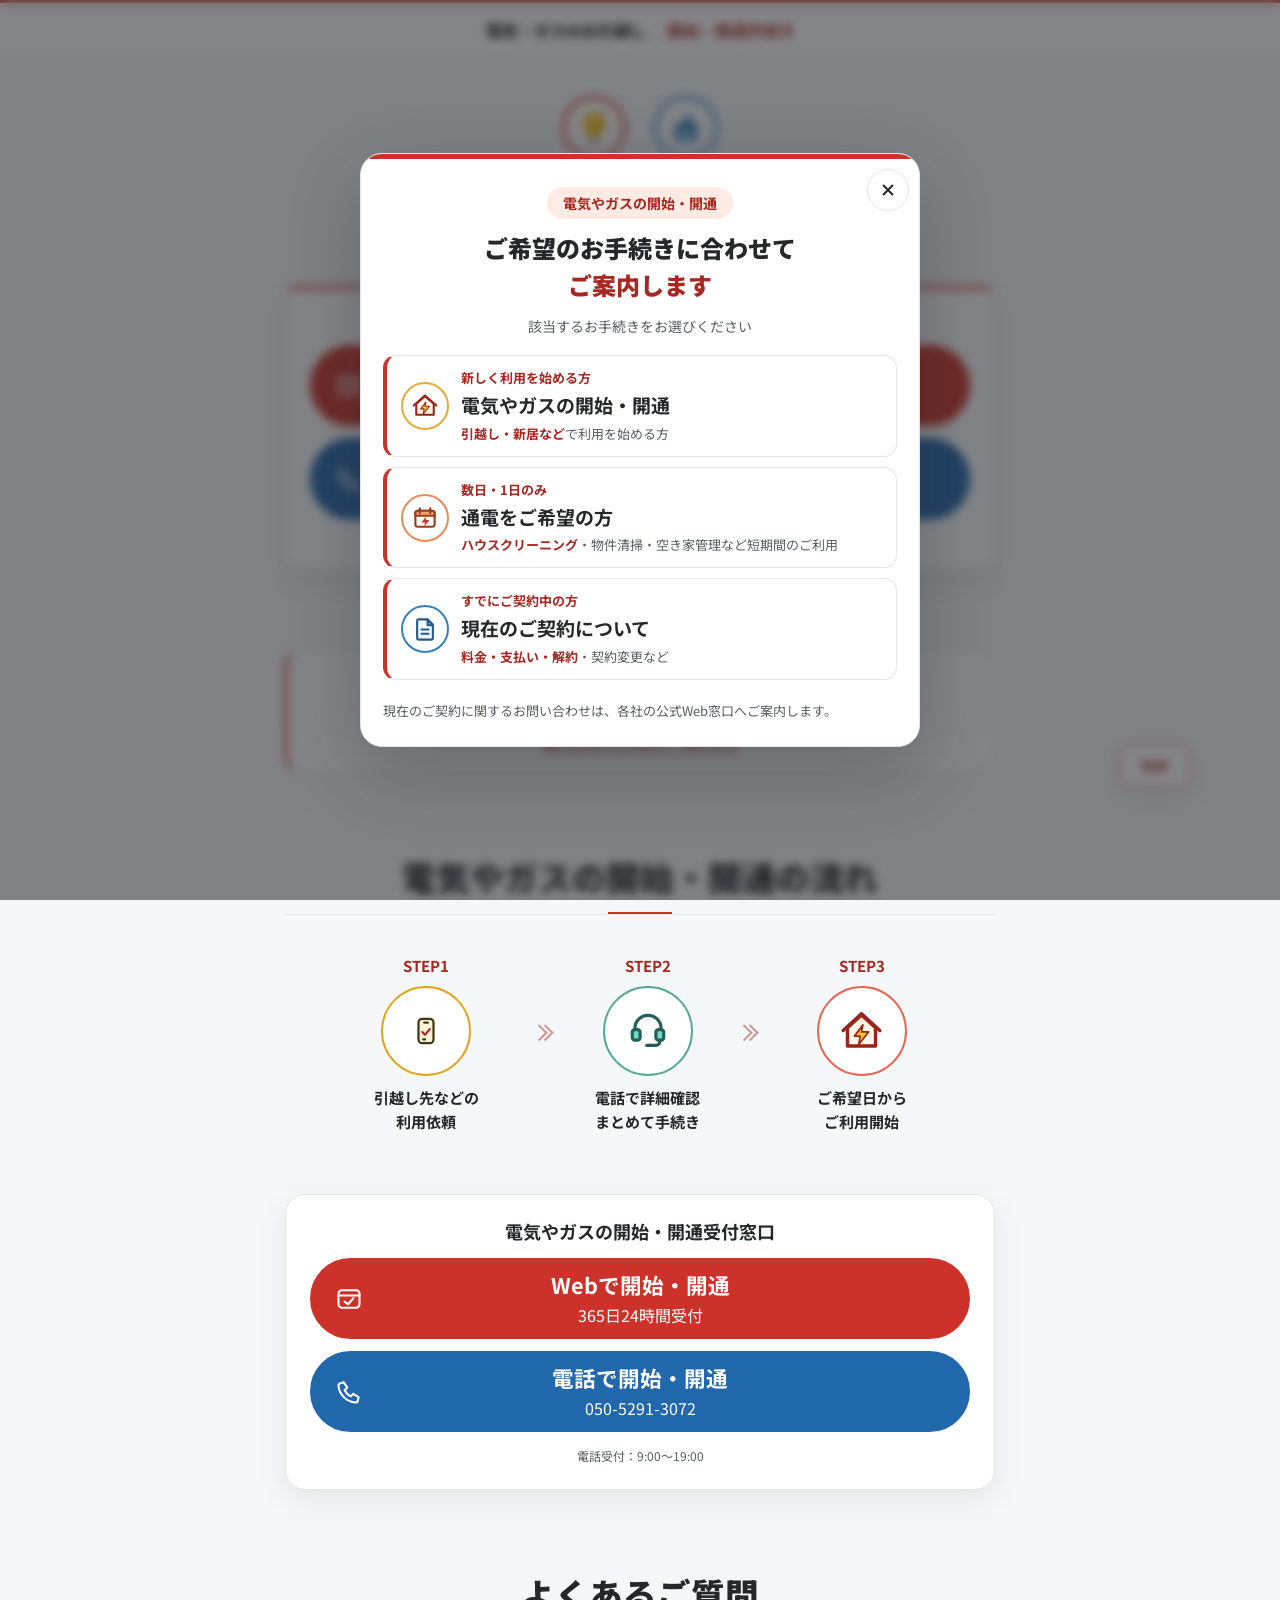
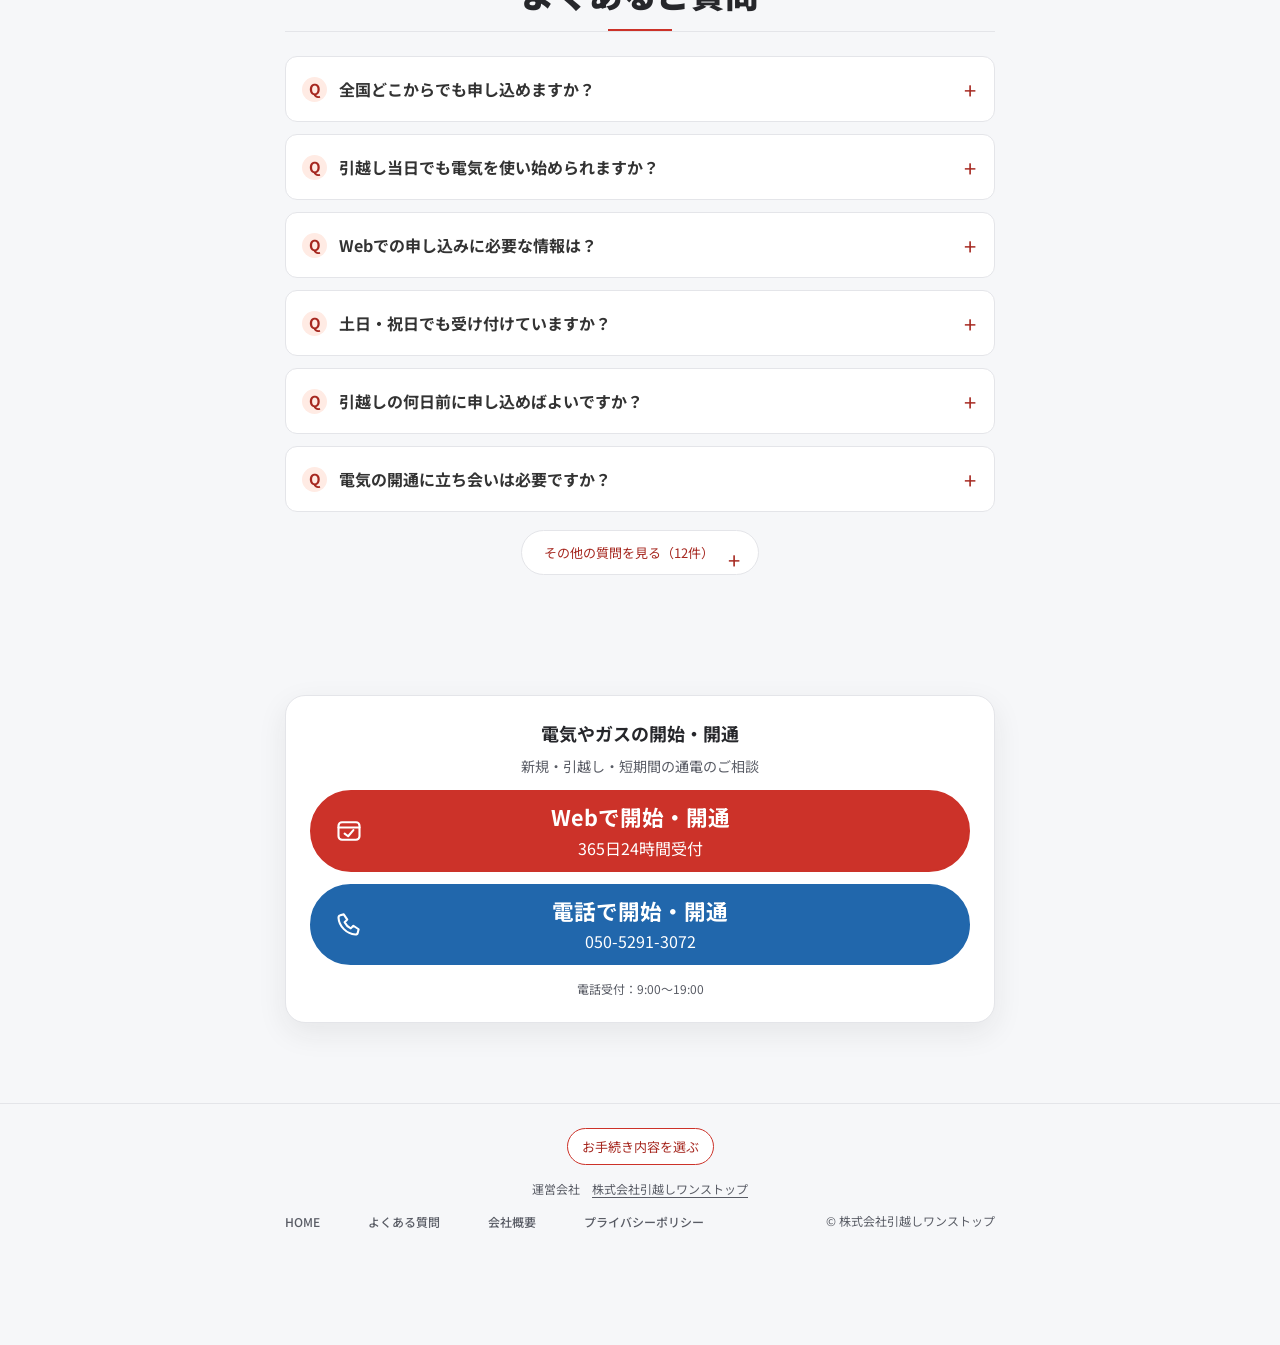
==== commit c23d1cee: "Update MOVEON icons and application buttons" ====
--- a/index.html
+++ b/index.html
@@ -32,18 +32,18 @@
 </script>
 
 <meta name="theme-color" content="#cc3229">
-<link rel="icon" href="/favicon.ico?v=5" sizes="any">
-<link rel="icon" href="/favicon-48x48.png?v=5" type="image/png" sizes="48x48">
-<link rel="apple-touch-icon" href="/apple-touch-icon.png?v=5" sizes="180x180">
-<link rel="manifest" href="/site.webmanifest?v=5">
+<link rel="icon" href="/favicon.ico?v=6" sizes="any">
+<link rel="icon" href="/favicon-48x48.png?v=6" type="image/png" sizes="48x48">
+<link rel="apple-touch-icon" href="/apple-touch-icon.png?v=6" sizes="180x180">
+<link rel="manifest" href="/site.webmanifest?v=6">
 <meta property="og:type" content="website">
 <meta property="og:locale" content="ja_JP">
 <meta property="og:site_name" content="電気・ガス手続き">
 <meta property="og:title" content="電気やガスのお引越し｜開始・開通手続き">
 <meta property="og:description" content="電気やガスの開始・開通をWeb・電話で受付。引越し・新居の利用開始や、ハウスクリーニング・物件清掃・空き家管理などの短期間の通電もご相談いただけます。">
 <meta property="og:url" content="https://hikkoshi-moveon.com/">
-<meta property="og:image" content="https://hikkoshi-moveon.com/assets/og-v5.jpg">
-<meta property="og:image:secure_url" content="https://hikkoshi-moveon.com/assets/og-v5.jpg">
+<meta property="og:image" content="https://hikkoshi-moveon.com/assets/og-v6.jpg">
+<meta property="og:image:secure_url" content="https://hikkoshi-moveon.com/assets/og-v6.jpg">
 <meta property="og:image:type" content="image/jpeg">
 <meta property="og:image:width" content="1200">
 <meta property="og:image:height" content="630">
@@ -51,9 +51,9 @@
 <meta name="twitter:card" content="summary_large_image">
 <meta name="twitter:title" content="電気やガスのお引越し｜開始・開通手続き">
 <meta name="twitter:description" content="電気やガスの開始・開通をWeb・電話で受付。引越し・新居の利用開始や、ハウスクリーニング・物件清掃・空き家管理などの短期間の通電もご相談いただけます。">
-<meta name="twitter:image" content="https://hikkoshi-moveon.com/assets/og-v5.jpg">
+<meta name="twitter:image" content="https://hikkoshi-moveon.com/assets/og-v6.jpg">
 <meta name="twitter:image:alt" content="電気やガスのお引越し、開始・開通手続き。電球とガスのアイコン、Web・電話の受付案内。">
-<link rel="stylesheet" href="css/red-theme.css">
+<link rel="stylesheet" href="css/red-theme.css?v=7">
 </head>
 
 	<body class="top">
@@ -62,8 +62,8 @@
 <section class="top-mainVisual">
     <div class="hero-copy">
       <div class="top-mainVisual__imgs" aria-hidden="true">
-        <span><img class="top-mainVisual__img" src="./img/denki.svg?v=red1" alt=""></span>
-        <span><img class="top-mainVisual__img" src="./img/gasu.svg?v=red1" alt=""></span>
+        <span><img class="top-mainVisual__img" src="./img/ui/electricity.svg?v=7" alt=""></span>
+        <span><img class="top-mainVisual__img" src="./img/ui/gas.svg?v=7" alt=""></span>
       </div>
       <div class="top-mainVisual__titleWrap"><h1 class="top-mainVisual__title">電気やガスのお引越し<br>開始・開通手続き</h1></div>
       <aside class="temporary-notice" aria-label="短期間の通電について"><strong>数日・1日のみの通電をご希望の方へ</strong><p>ハウスクリーニング・物件清掃・空き家管理など、短期間の通電について、用途と利用期間を確認してご案内します。</p></aside>
@@ -77,7 +77,7 @@
         </div>
         <p class="contact-hours" data-phone-hours>電話受付：9:00〜19:00</p>
       </div>
-      <div class="top-mainVisual__descWrap"><div class="top-mainVisual__desc"><div class="top-mainVisual__descImg"><img src="./img/syorui.png" alt="" width="35" height="48"></div><p>書類の記入や印鑑は不要です。</p></div></div>
+      <div class="top-mainVisual__descWrap"><div class="top-mainVisual__desc"><div class="top-mainVisual__descImg"><img src="./img/ui/document.svg" alt="" width="16" height="16"></div><p>書類の記入や印鑑は不要です。</p></div></div>
     </div>
   </section>
   <section class="existing-contact" aria-labelledby="current-contract-title">
@@ -93,22 +93,19 @@
 					<div class="top-flow__content">
 						<h3 class="top-flow__contentTitle">STEP1</h3>
 						<div class="top-flow__contentImg top-flow__contentImg--primary">
-							<picture>
-								<source srcset="./img/step1_pc.svg?v=red1" media="(min-width: 767px)"><img src="./img/step1_sp.svg?v=red1" alt="" width="30px" height="45px" loading="lazy"></picture>
+							<img src="./img/ui/request.svg" alt="" width="48" height="48" loading="lazy">
 						</div><p class="top-flow__contentDesc">引越し先などの<br>利用依頼</p>
 					</div>
 					<div class="top-flow__content">
 						<h3 class="top-flow__contentTitle">STEP2</h3>
 						<div class="top-flow__contentImg top-flow__contentImg--secondary">
-							<picture>
-								<source srcset="./img/step2_pc.svg?v=red1" media="(min-width: 767px)"><img src="./img/step2_sp.svg?v=red1" alt="" width="40px" height="44px" loading="lazy"></picture>
+							<img src="./img/ui/support.svg" alt="" width="48" height="48" loading="lazy">
 						</div><p class="top-flow__contentDesc">電話で詳細確認<br>まとめて手続き</p>
 					</div>
 					<div class="top-flow__content">
 						<h3 class="top-flow__contentTitle">STEP3</h3>
 						<div class="top-flow__contentImg top-flow__contentImg--tertiary">
-							<picture>
-								<source srcset="./img/step3_pc.svg?v=red1" media="(min-width: 767px)"><img src="./img/step3_sp.svg?v=red1" alt="" width="40px" height="40px" loading="lazy"></picture>
+							<img src="./img/ui/home.svg" alt="" width="48" height="48" loading="lazy">
 						</div><p class="top-flow__contentDesc">ご希望日から<br>ご利用開始</p>
 					</div>
 				</div>
@@ -231,17 +228,17 @@
         <p class="guidance-dialog__lead" id="entry-guidance-lead">該当するお手続きをお選びください</p>
         <div class="guidance-dialog__options">
     <button class="guidance-option guidance-option--new" type="button" data-select-new-route>
-      <span class="guidance-option__icon" aria-hidden="true"><svg viewBox="0 0 32 32" fill="none"><path d="M11 22c0-3-4-4-4-10a9 9 0 0 1 18 0c0 6-4 7-4 10m-10 0h10m-9 4h8m-7 3h6M13 12l3 3 3-3m-3 3v7" stroke="currentColor" stroke-width="2" stroke-linecap="round" stroke-linejoin="round"/></svg></span>
+      <span class="guidance-option__icon" aria-hidden="true"><img src="./img/ui/home.svg" alt=""></span>
       <span class="guidance-option__copy"><span class="guidance-option__label">新しく利用を始める方</span><strong>電気やガスの開始・開通</strong><small><span class="guidance-option__accent">引越し・新居など</span>で利用を始める方</small></span>
       <span class="guidance-option__arrow" aria-hidden="true">›</span>
     </button>
     <button class="guidance-option guidance-option--temporary" type="button" data-select-temporary-route>
-      <span class="guidance-option__icon" aria-hidden="true"><svg viewBox="0 0 32 32" fill="none"><path d="M10 7V4m12 3V4M6 12h20M8 7h16a2 2 0 0 1 2 2v17H6V9a2 2 0 0 1 2-2Z" stroke="currentColor" stroke-width="2" stroke-linecap="round" stroke-linejoin="round"/><path d="m18 14-5 7h4l-2 5 6-8h-4l1-4Z" fill="currentColor"/></svg></span>
+      <span class="guidance-option__icon" aria-hidden="true"><img src="./img/ui/calendar.svg" alt=""></span>
       <span class="guidance-option__copy"><span class="guidance-option__label">数日・1日のみ</span><strong>通電をご希望の方</strong><small><span class="guidance-option__accent">ハウスクリーニング</span>・物件清掃・空き家管理など短期間のご利用</small></span>
       <span class="guidance-option__arrow" aria-hidden="true">›</span>
     </button>
     <a class="guidance-option guidance-option--current" href="/power-company-contacts/?contact=current" data-contract-contacts>
-      <span class="guidance-option__icon" aria-hidden="true"><svg viewBox="0 0 32 32" fill="none"><path d="M8 4h12l5 5v19H8V4Zm12 0v6h5M12 14h9m-9 5h9m-9 5h6" stroke="currentColor" stroke-width="2" stroke-linecap="round" stroke-linejoin="round"/></svg></span>
+      <span class="guidance-option__icon" aria-hidden="true"><img src="./img/ui/document.svg" alt=""></span>
       <span class="guidance-option__copy"><span class="guidance-option__label">すでにご契約中の方</span><strong>現在のご契約について</strong><small><span class="guidance-option__accent">料金・支払い・解約</span>・契約変更など</small></span>
       <span class="guidance-option__arrow" aria-hidden="true">›</span>
     </a>
--- a/css/red-theme.css
+++ b/css/red-theme.css
@@ -2,9 +2,13 @@
 
 :root {
   --accent: #cc3229;
-  --accent-dark: #b52a23;
+  --accent-dark: #a62820;
   --accent-ink: #26272b;
-  --accent-soft: #ffece9;
+  --accent-soft: #ffebe4;
+  --accent-rim: #e26e61;
+  --button-shadow: #972119;
+  --phone-blue: #2167ac;
+  --phone-blue-dark: #174e86;
   --ink: #26272b;
   --muted: #595c65;
   --line: #e4e5e9;
@@ -62,11 +66,12 @@
   place-items: center;
   width: 44px;
   height: 44px;
-  border: 1px solid #f3cac4;
-  border-radius: 12px;
-  background: var(--accent-soft);
-}
-.top-mainVisual__img { width: auto; height: 27px; }
+  border: 2px solid var(--accent);
+  border-radius: 50%;
+  background: #fff;
+}
+.top-mainVisual__imgs > span:nth-child(2) { border-color: #367fbd; }
+.top-mainVisual__img { width: auto; height: 28px; }
 .top-mainVisual__titleWrap { margin-top: 12px; }
 .top-mainVisual__title {
   color: var(--accent);
@@ -93,24 +98,60 @@
   box-shadow: none;
 }
 .hero-contact__label { margin-bottom: 10px; color: var(--accent-ink); }
-.contact-actions__button, .sticky-cta__button {
-  border: 2px solid var(--accent);
-  border-radius: 10px;
-  background: var(--accent-soft);
-  color: var(--accent-dark);
+.contact-actions__button, .sticky-cta__button, .guidance-dialog__web, .form-phone__button {
+  --cta-icon: url('../img/ui/web.svg?v=7');
+  --cta-icon-size: 40px;
+  --cta-icon-inset: 10px;
+  --cta-fill: var(--accent);
+  --cta-hover: var(--accent-dark);
+  position: relative;
+  border: 2px solid var(--cta-fill);
+  border-radius: 999px;
+  background: var(--cta-fill);
+  color: #fff;
   box-shadow: none;
+}
+.contact-actions__button::before, .sticky-cta__button::before,
+.guidance-dialog__web::before, .form-phone__button::before {
+  position: absolute;
+  top: 50%;
+  left: var(--cta-icon-inset);
+  width: var(--cta-icon-size);
+  height: var(--cta-icon-size);
+  background: var(--cta-icon) center / 60% no-repeat;
+  filter: brightness(0) invert(1);
+  transform: translateY(-50%);
+  content: '';
+  pointer-events: none;
+}
+.contact-actions__button, .guidance-dialog__web, .form-phone__button {
+  padding-inline: calc(var(--cta-icon-size) + var(--cta-icon-inset) + 4px);
+}
+.contact-actions {
+  row-gap: 12px;
+  padding-bottom: 4px;
+}
+.sticky-cta__button {
+  --cta-icon-size: 26px;
+  --cta-icon-inset: 6px;
+  padding-left: 34px;
+  padding-right: 6px;
+}
+.sticky-cta__button strong { font-size: clamp(.75rem, 3.5vw, 1rem); }
+@media (max-width: 359px) {
+  .sticky-cta__button { --cta-icon-size: 21px; --cta-icon-inset: 4px; padding-left: 27px; }
 }
 .contact-actions__button { min-height: 64px; gap: 3px; }
 .contact-actions__button strong { font-size: clamp(1rem, 4.35vw, 1.35rem); }
 .contact-actions__button small { font-size: .82rem; }
 .contact-actions__button strong, .contact-actions__button small,
 .sticky-cta__button strong, .sticky-cta__button small { color: inherit; }
-.contact-actions__button--phone, .sticky-cta__phone {
-  border: 1px solid #b9bbc3;
-  background: #fff;
-  color: var(--ink);
-}
-.contact-hours { color: var(--muted); }
+.contact-actions__button--phone, .sticky-cta__phone, .form-phone__button {
+  --cta-icon: url('../img/ui/phone.svg?v=7');
+  --cta-fill: var(--phone-blue);
+  --cta-hover: var(--phone-blue-dark);
+}
+.contact-hours { margin-top: 11px; color: var(--muted); }
 .top-mainVisual__descWrap { margin: 8px 16px 0; padding-bottom: 16px; border-top: 1px solid var(--line); }
 .top-mainVisual__desc { padding: 8px 0 1px; }
 .top-mainVisual__descImg > img { width: 15px; }
@@ -157,10 +198,13 @@
   width: 52px;
   height: 52px;
   margin-top: 8px;
-  background: var(--accent-soft);
-  border-radius: 13px;
+  border: 2px solid #e3a41d;
+  background: #fff;
+  border-radius: 50%;
   box-shadow: none;
 }
+.top-flow__contentImg--secondary { border-color: #55aa96; }
+.top-flow__contentImg--tertiary { border-color: #e46651; }
 .top-flow__contentImg::before, .top-flow__contentImg::after { content: none; }
 .top-flow__contentImg img { max-width: 32px; max-height: 32px; }
 .top-flow__contentDesc { color: var(--ink); font-size: .81rem; font-weight: 700; line-height: 1.6; }
@@ -212,11 +256,18 @@
   cursor: pointer;
 }
 .guidance-option strong { min-height: 0; }
-.guidance-option__icon { height: 48px; border-radius: 11px; background: var(--accent-soft); }
+.guidance-option__icon {
+  height: 48px;
+  border: 2px solid #e5ab39;
+  border-radius: 50%;
+  background: #fff;
+}
+.guidance-option--temporary .guidance-option__icon { border-color: #e58c59; }
+.guidance-option--current .guidance-option__icon { border-color: #367fbd; }
+.guidance-option__icon > img { width: 62%; height: auto; }
 .guidance-option__accent { color: var(--accent-dark); }
 .guidance-option__arrow { display: none; }
-.guidance-dialog__web { border: 2px solid var(--accent); border-radius: 10px; background: var(--accent-soft); }
-.guidance-dialog__web > strong, .guidance-dialog__web > small { color: var(--accent-dark); }
+.guidance-dialog__web > strong, .guidance-dialog__web > small { color: inherit; }
 html.is-temporary-use .temporary-notice { border-color: var(--line); background: var(--accent-soft); }
 .temporary-notice strong { color: var(--accent-dark); }
 .hero-copy .temporary-notice { margin-bottom: 0; }
@@ -231,7 +282,17 @@
 .faq-question:focus-visible { outline-offset: -4px; }
 @media (hover: hover) {
   .contact-actions__button:hover, .sticky-cta__button:hover,
-  .guidance-dialog__web:hover, .guidance-reopen:hover { background: #ffdfda; filter: none; }
+  .guidance-dialog__web:hover, .form-phone__button:hover {
+    border-color: var(--cta-hover);
+    background: var(--cta-hover);
+    filter: none;
+  }
+  .guidance-reopen:hover { background: #ffdfda; filter: none; }
+}
+.contact-actions__button:active, .sticky-cta__button:active,
+.guidance-dialog__web:active, .form-phone__button:active {
+  border-color: var(--cta-hover);
+  background: var(--cta-hover);
 }
 
 @media (max-width: 480px) {
@@ -246,6 +307,11 @@
 }
 @media (max-width: 360px) {
   .guidance-dialog__kicker { max-width: calc(100% - 44px); margin-left: 0; }
+  .guidance-dialog__title { font-size: 1.125rem; }
+  .guidance-dialog__options { gap: 8px; }
+  .guidance-option { grid-template-columns: 34px minmax(0, 1fr); gap: 9px; padding: 9px 8px; }
+  .guidance-option__icon { height: 34px; }
+  .guidance-option strong { font-size: 1rem; }
 }
 @media (min-width: 767px) {
   .top-main { padding: 0 20px 80px; }
@@ -258,7 +324,7 @@
   }
   .top-mainVisual::before { content: none; }
   .top-mainVisual__imgs { gap: 28px; }
-  .top-mainVisual__imgs > span { width: 64px; height: 62px; border-radius: 16px; }
+  .top-mainVisual__imgs > span { width: 64px; height: 64px; border-width: 3px; }
   .top-mainVisual__img { height: 38px; }
   .top-mainVisual__titleWrap { margin-top: 18px; }
   .top-mainVisual__title { font-size: 2rem; text-align: center; }
@@ -272,7 +338,7 @@
     box-shadow: var(--shadow);
   }
   .hero-contact__label { font-size: 1rem; }
-  .contact-actions__button { min-height: 76px; }
+  .contact-actions__button { --cta-icon-size: 46px; --cta-icon-inset: 14px; min-height: 76px; }
   .contact-actions__button small { font-size: 1rem; }
   .top-mainVisual__descWrap { margin: 16px 0 0; padding: 0; border: 0; }
   .top-mainVisual__desc { padding: 8px 0; }
